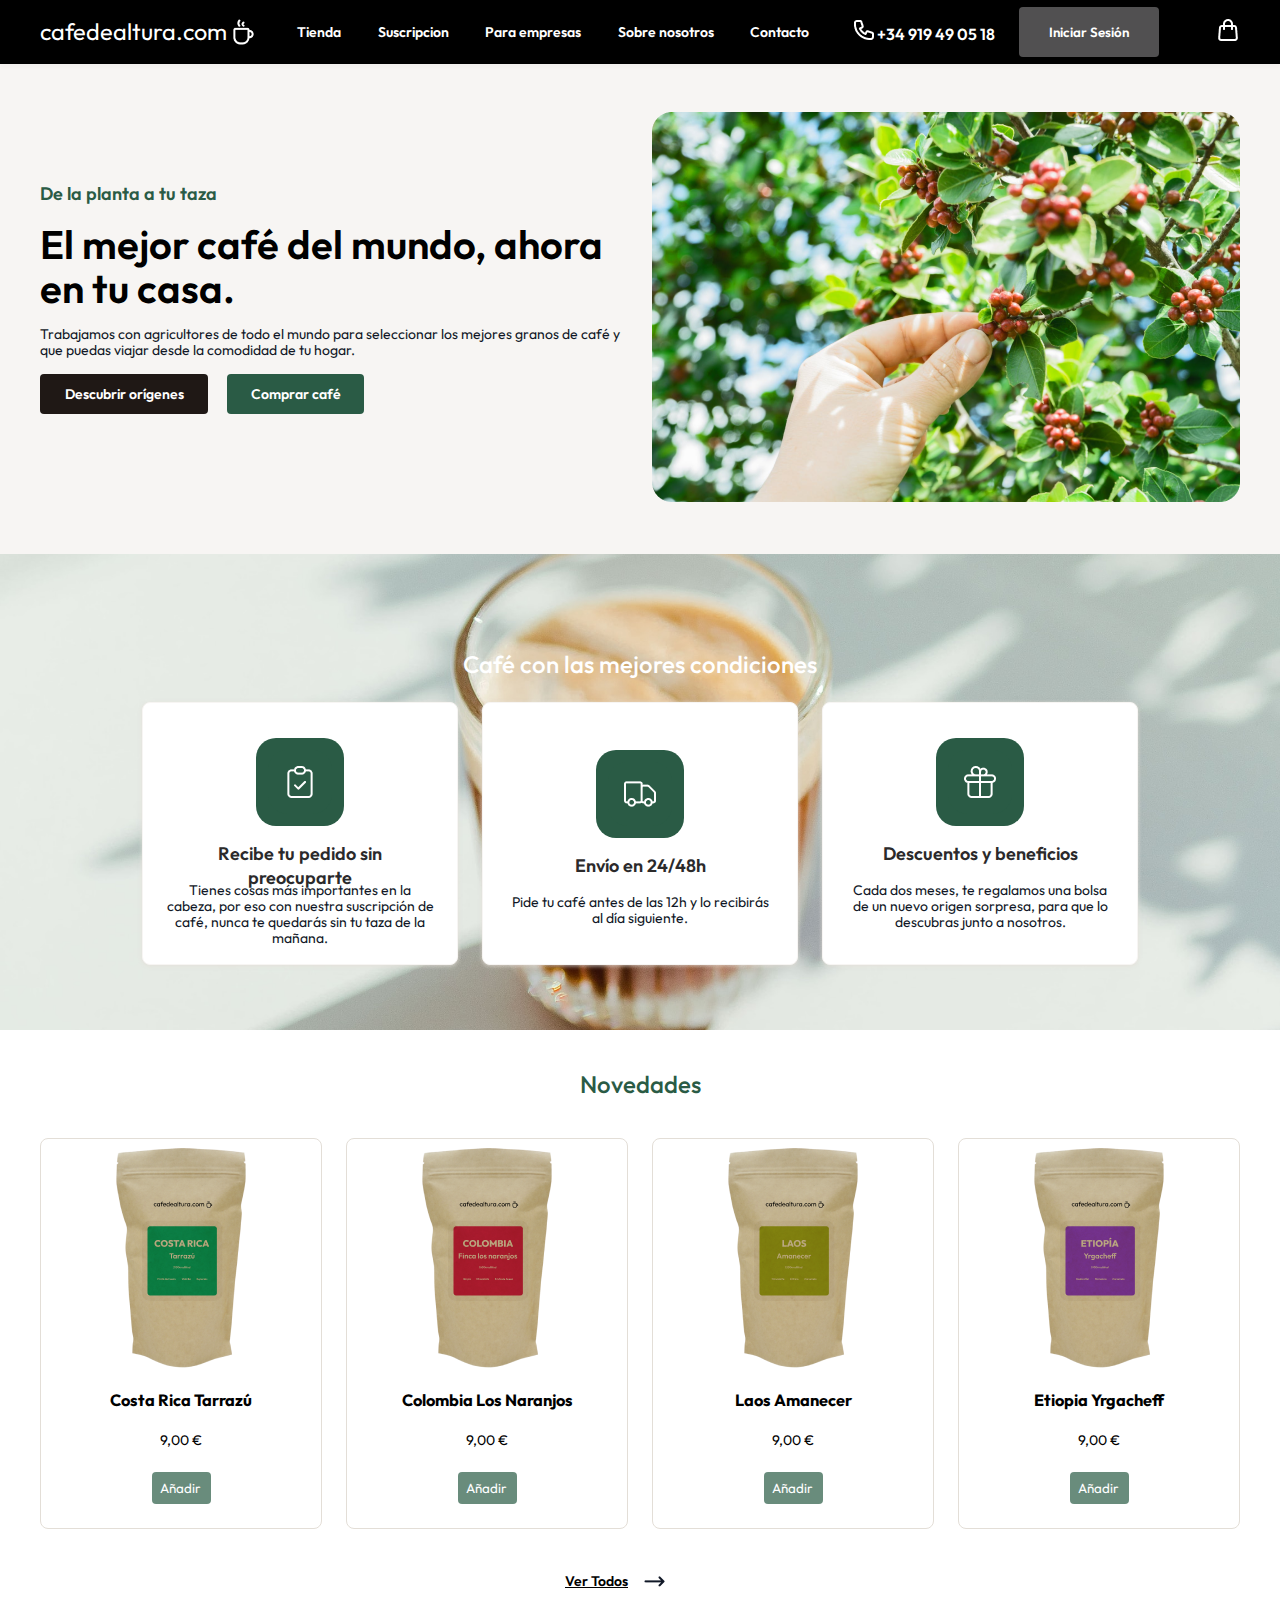
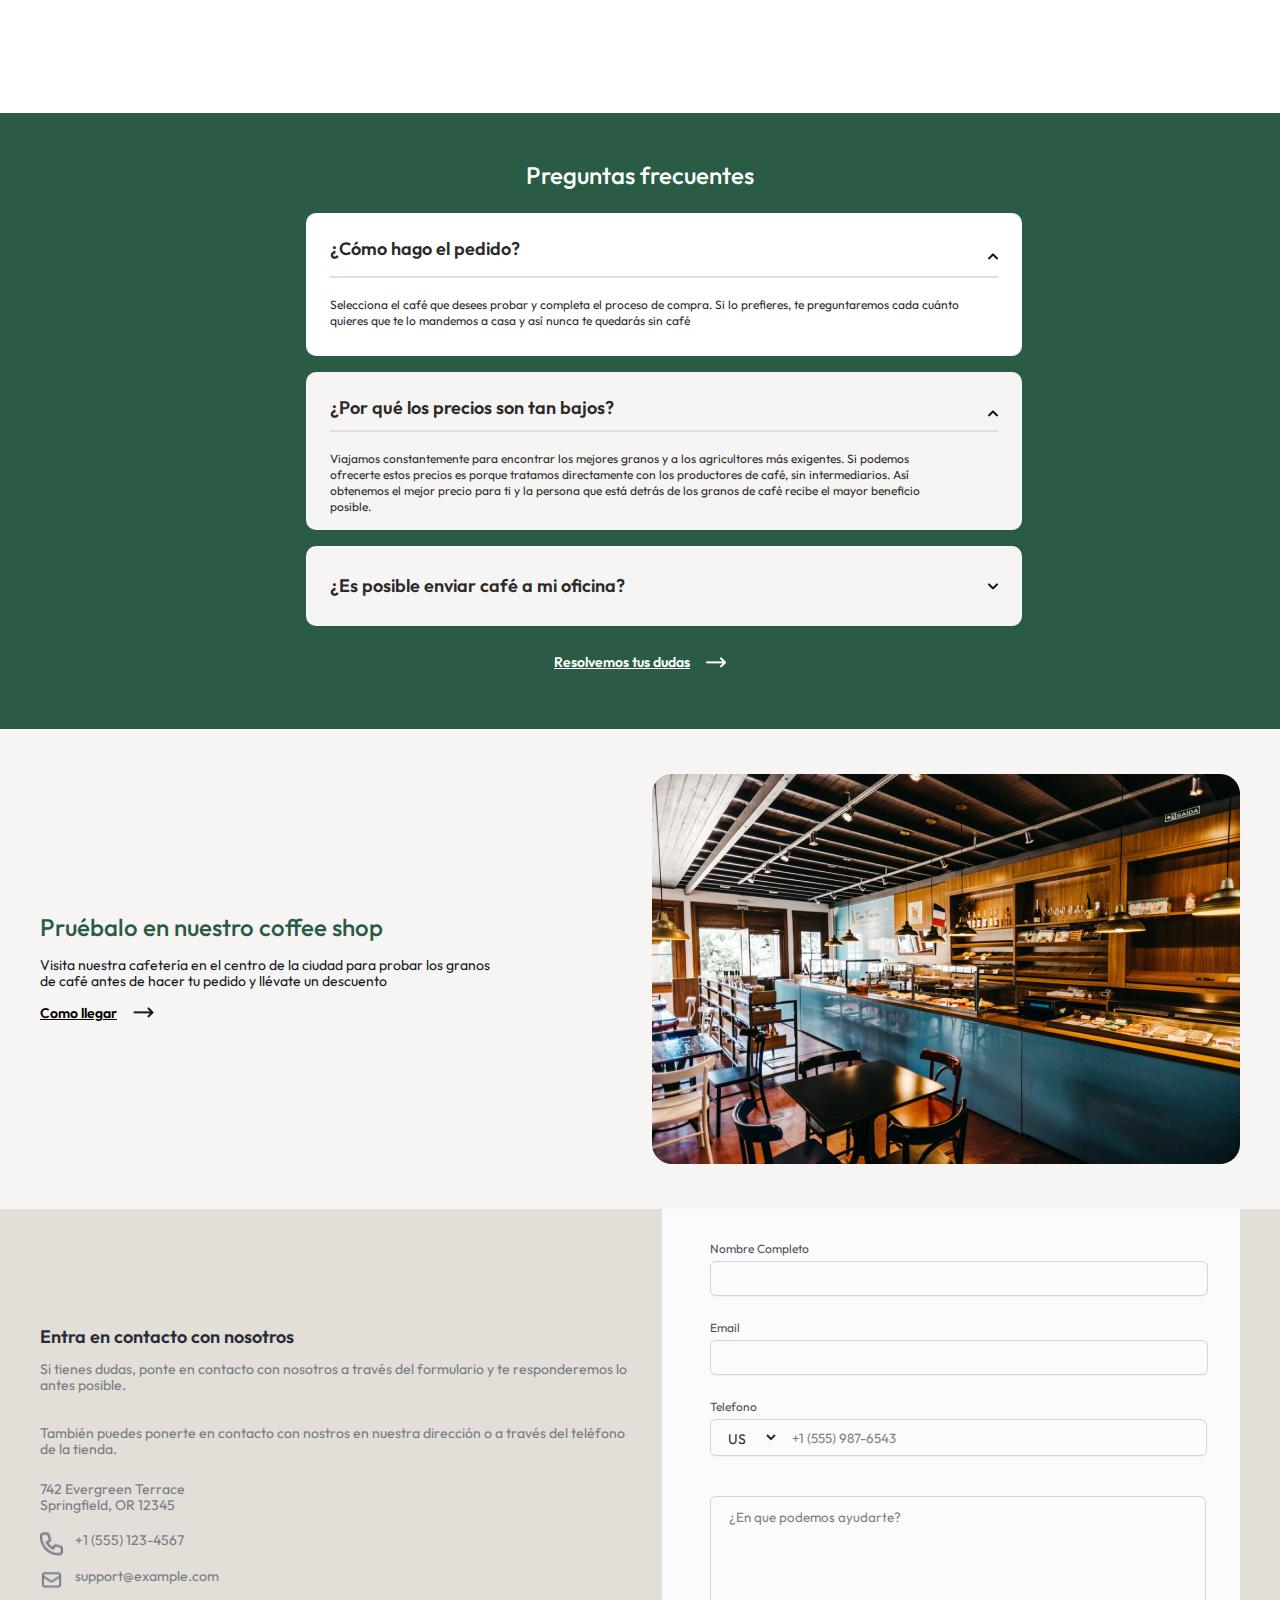
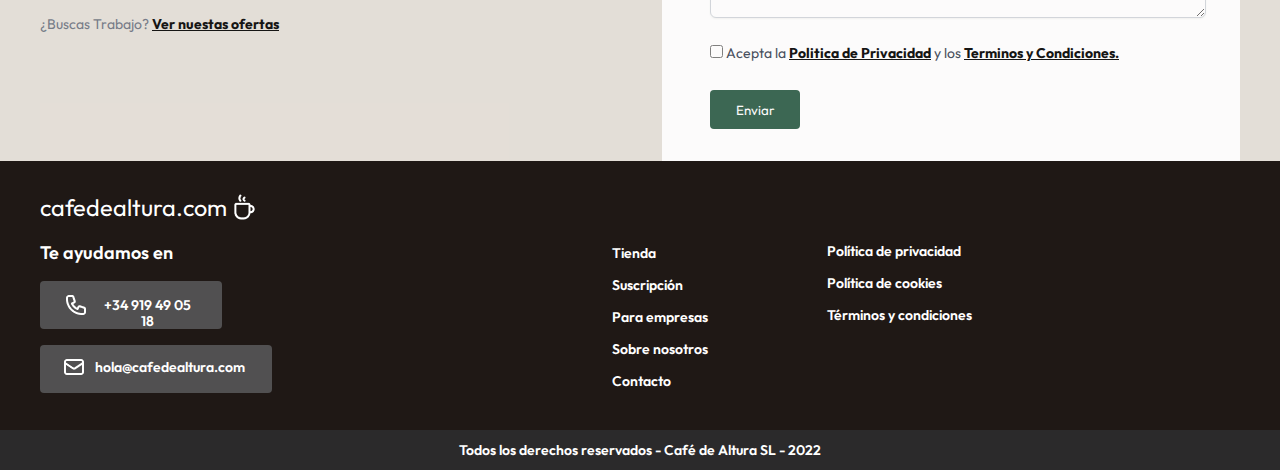
==== index.html @ 0cca0166 "Completed" ====
<!DOCTYPE html>
<html lang="en">

<head>
    <meta charset="UTF-8">
    <meta name="viewport" content="width=device-width, initial-scale=1.0">
    <title>Cafe de Altura</title>
    <link rel="stylesheet" href="/style/style.css">
    <link rel="preconnect" href="https://fonts.googleapis.com">
    <link rel="preconnect" href="https://fonts.gstatic.com" crossorigin>
    <link href="https://fonts.googleapis.com/css2?family=Outfit:wght@100;200;300;400;500;600;700;800&display=swap"
        rel="stylesheet">
</head>

<body>
    <!-- #region Header -->
    <header>
        <div class="logo">
            <p id="textLogo">cafedealtura.com</p>
            <img src="/images/Vector.png" alt="taza de cafe" text>
        </div>
        <div class="menu">
            <a href="" class="textMenu">Tienda</a>
            <a href="" class="textMenu">Suscripcion</a>
            <a href="" class="textMenu">Para empresas</a>
            <a href="" class="textMenu">Sobre nosotros</a>
            <a href="" class="textMenu">Contacto</a>
        </div>
        <div id="contact">
            <div>
                <a href=""><img src="/images/imgtelf.png" alt="imgMovil"></a>
                <a href="" id="phoneNumber">+34 919 49 05 18</a>
            </div>
            <div id="boxButton">
                <a href=""><button id="buttonSession">Iniciar Sesión</button></a>
            </div>
        </div>
        <div>
            <a href=""><img src="/images/Carr.png" alt="Car Shopping"></a>
        </div>
    </header>
    <!-- #endregion -->
    <!-- #region imagen del cafe -->
    <section id="description">
        <div class="taza">
            <h3 id="plantaTaza">De la planta a tu taza</h3>
            <h1 id="mundo">El mejor café del mundo, ahora en tu casa.</h1>
            <p id="trabajamos">Trabajamos con agricultores de todo el mundo para seleccionar los mejores granos de café
                y que puedas viajar desde la comodidad de tu hogar.</p>
            <div id="boxButton2">
                <button id="buttonOrg">Descubrir orígenes</button>
                <button id="buttonBuy">Comprar café</button>
            </div>
        </div>
        <div>
            <img src="/images/Hero image.png" alt="coffee harvesting" id="cupCoffee">
        </div>
    </section>
    <!-- #endregion -->
    <!-- #region Condiciones -->
    <section id="service">
        <div>
            <h2 id="condiciones">Café con las mejores condiciones</h2>
        </div>
        <div id="cardWrapper">
            <div class="card">
                <img src="/images/checklist.png" alt="Checklist">
                <h3>Recibe tu pedido sin preocuparte</h3>
                <p>Tienes cosas más importantes en la cabeza, por eso con nuestra suscripción de café, nunca te quedarás
                    sin tu taza de la mañana. </p>
            </div>
            <div class="card">
                <img src="/images/Truck.png" alt="Truck" id="truck">
                <h3>Envío en 24/48h</h3>
                <p>Pide tu café antes de las 12h y lo recibirás al día siguiente.</p>
            </div>
            <div class="card">
                <img src="/images/Gift.png" alt="Gift">
                <h3>Descuentos y beneficios</h3>
                <p>Cada dos meses, te regalamos una bolsa de un nuevo origen sorpresa, para que lo descubras junto a
                    nosotros.</p>
            </div>
        </div>
    </section>
    <!-- #endregion -->
    <!-- #region Novedades -->
    <section id="sectionNov">
        <article>
            <h2 id="nov">Novedades</h2>
        </article>
        <article id="products">
            <div>
                <img src="/images/cafe costa rica.png" alt="Coffee Costa Rica">
                <a href="">
                    <h3>Costa Rica Tarrazú</h3>
                </a>
                <p>9,00 €</p>
                <button class="buttonProducts">Añadir</button>
            </div>
            <div>
                <img src="/images/cafe colombia.png" alt="Coffee Colombia">
                <a href="">
                    <h3>Colombia Los Naranjos</h3>
                </a>
                <p>9,00 €</p>
                <button class="buttonProducts">Añadir</button>
            </div>
            <div>
                <img src="/images/cafe laos.png" alt="Coffee Laos">
                <a href="">
                    <h3>Laos Amanecer</h3>
                </a>
                <p>9,00 €</p>
                <button class="buttonProducts">Añadir</button>
            </div>
            <div>
                <img src="/images/cafe etiopia.png" alt="Coffee Etiopia">
                <a href="">
                    <h3>Etiopia Yrgacheff</h3>
                </a>
                <p>9,00 €</p>
                <button class="buttonProducts">Añadir</button>
            </div>
        </article>
        <article class="verTodos">
            <a href="">Ver Todos</a>
            <img src="/images/flechita.png" alt="Flecha">
        </article>
    </section>
    <!-- #endregion -->
    <!-- #region FAQ -->
    <section class="faq">
        <article class="faqTittle">
            <h2>Preguntas frecuentes</h2>
        </article>
        <article class="faqContent">
            <div id="hacerPedido">
                <div>
                    <h3>¿Cómo hago el pedido?</h3>
                    <img src="/images/flecha hacia arriba.png" alt="Flecha hacia arriba">
                </div>
                <p>Selecciona el café que desees probar y completa el proceso de compra. Si lo prefieres, te
                    preguntaremos cada cuánto quieres que te lo mandemos a casa y así nunca te quedarás sin café</p>
            </div>
            <div id="preciosBajos">
                <div>
                    <h3>¿Por qué los precios son tan bajos?</h3>
                    <img src="/images/flecha hacia arriba.png" alt="Flecha hacia arriba">
                </div>
                <p>Viajamos constantemente para encontrar los mejores granos y a los agricultores más exigentes. Si
                    podemos ofrecerte estos precios es porque tratamos directamente con los productores de café, sin
                    intermediarios. Así obtenemos el mejor precio para ti y la persona que está detrás de los granos de
                    café recibe el mayor beneficio posible. </p>
            </div>
            <div id="enviarCafe">
                <h3>¿Es posible enviar café a mi oficina? </h3>
                <img src="/images/flecha hacia abajo.png" alt="Flecha hacia abajo">
            </div>
        </article>
        <article id="dudas">
            <a href="">Resolvemos tus dudas</a>
            <img src="/images/Flecha blanca.png" alt="Flecha">
        </article>
    </section>
    <!-- #endregion -->
    <!-- #region shopCoffee -->
    <section id="shop">
        <div id="shopCoffe">
            <article id="pruebalo">
                <h2>Pruébalo en nuestro coffee shop</h2>
                <p>Visita nuestra cafetería en el centro de la ciudad para probar los granos de café antes de hacer tu
                    pedido y llévate un descuento</p>
                <div>
                    <a href="">Como llegar</a>
                    <img src="/images/flechita.png" alt="Flecha">
                </div>
            </article>
            <article>
                <img src="/images/Cafeteria.png" alt="Cafeteria">
            </article>
        </div>
    </section>
    <!-- #endregion -->
    <!-- #region Formulario -->
    <section id="containerTwoTone">
        <div id="subContainerTwoTone">
            <article id="contactSection">
                <div id="conNosotros">
                    <h3>Entra en contacto con nosotros</h3>
                    <p>Si tienes dudas, ponte en contacto con nosotros a través del formulario y te responderemos lo
                        antes posible.</p>
                </div>
                <div id="content">
                    <p class="parrafo">También puedes ponerte en contacto con nostros en nuestra dirección o a través
                        del teléfono de la tienda.</p>
                    <div id="adress">
                        <p class="parrafo">742 Evergreen Terrace</p>
                        <p class="parrafo">Springfield, OR 12345</p>
                    </div>
                    <div id="emailPhone">
                        <div id="phone">
                            <img src="/images/phone.png" alt="icono telefono">
                            <p class="parrafo">+1 (555) 123-4567</p>
                        </div>
                        <div id="email">
                            <img src="/images/Mail.png" alt="Mail">
                            <p class="parrafo">support@example.com</p>
                        </div>
                    </div>
                    <p class="parrafo">¿Buscas Trabajo? <a href=""><b> Ver nuestas ofertas</b></a></p>
                </div>
            </article>
            <article id="formSection">
                <form>
                    <div id="inpName">
                        <label for="">Nombre Completo</label>
                        <input type="text" id="nameArea" autocomplete="on">
                    </div>
                    <div id="inpEmail">
                        <label for="">Email</label>
                        <input type="email" name="" id="emailArea" autocomplete="on">
                    </div>
                    <div id="selectArea">
                        <label for="">Telefono</label>
                        <div id="telInp">
                            <select name="" id="">
                                <option value="">US</option>
                                <option value="">ES</option>
                                <option value="">FR</option>
                                <option value="">CA</option>
                                <option value="">DK</option>
                                <option value="">GR</option>
                            </select>
                            <input type="tel" placeholder="+1 (555) 987-6543" autocomplete="on">
                        </div>
                    </div>
                    <div id="textArea">
                        <p></p>
                        <textarea name="" id="" cols="30" rows="10" placeholder="¿En que podemos ayudarte?"></textarea>
                    </div>
                    <div id="politicas">
                        <input type="checkbox" name="" id="">
                        <label for="">Acepta la <a href=""><b>Politica de Privacidad</b></a> y los <a
                                href=""><b>Terminos y Condiciones.</b></a></label>
                    </div>
                    <button id="enviarButton">Enviar</button>
                </form>
            </article>
        </div>
    </section>
    <!-- #endregion -->
    <!-- #region footer -->
    <footer>
        <section id="terminos">
            <article class="logo">
                <p id="logoFooter">cafedealtura.com</p>
                <img src="/images/Vector.png" alt="taza de cafe" text>
            </article>
            <article id="seccionTienda">
                <div id="seccionAyuda">
                    <h3>Te ayudamos en</h3>
                    <button id="telfButton"><img src="/images/Phone boton footer.png" alt=""><a href="">+34 919 49 05 18</a></button>
                    <button id="emailButton"><img src="/images/mail boton footer.png" alt=""><a href="">hola@cafedealtura.com</a></button>
                </div>
                <div id="suscripcion">
                    <a href="">Tienda</a>
                    <a href="">Suscripción</a>
                    <a href="">Para empresas</a>
                    <a href="">Sobre nosotros</a>
                    <a href="">Contacto</a>
                </div>
                <div id="cookies">
                    <a href="">Política de privacidad</a>
                    <a href="">Política de cookies</a>
                    <a href="">Términos y condiciones</a>
                </div>
            </article>
        </section>
        <section id="derechosReservados">
            <a href="">Todos los derechos reservados - Café de Altura SL - 2022</a>
        </section>
    </footer>
    <!-- #endregion -->


</body>
---- style/style.css ----
* {
    margin: 0;
    font-family: 'Outfit', sans-serif;
}

body {
    width: 100%;
}

/* #region header */
header {
    background-color: black;
    box-shadow: 0px 4px 4px rgba(0, 0, 0, 0.03);
    color: white;
    display: flex;
    flex-direction: row;
    justify-content: space-between;
    align-items: center;
    padding: 12px 40px;

}

.logo {
    display: flex;
    flex-direction: row;
    align-items: center;
    padding: 0;
    gap: 7.33px;
    width: 213.86px;
    height: 36px;
}

#textLogo {
    width: 186px;
    height: 36px;
    font-family: 'Outfit', sans-serif;
    font-style: normal;
    font-weight: 400;
    font-size: 23.4628px;
    line-height: 35px;
}

.menu {
    display: flex;
    flex-direction: row;
    justify-content: space-between;
    align-items: flex-start;
    padding: 0px;
    gap: 16px;
    width: 512px;
}

.textMenu {
    font-family: 'Outfit', sans-serif;
    font-style: normal;
    font-weight: 600;
    font-size: 14px;
    line-height: 16px;
    color: white;
    text-decoration: none;
}

#contact {
    display: flex;
    flex-direction: row;
    align-items: center;
    gap: 24px;
    width: 320px;
    height: 40px;
}

#phoneNumber {
    font-family: 'Outfit', sans-serif;
    font-style: normal;
    font-weight: 600;
    font-size: 14;
    line-height: 16px;
    text-decoration: none;
    color: white;
}

#buttonSession {
    background-color: #515051;
    background-size: contain;
    border-radius: 4px;
    padding: 12px 24px;
    width: 140px;
    height: 50px;
    border: none;
    font-family: 'Outfit', sans-serif;
    font-style: normal;
    font-weight: 600;
    font-size: 14;
    line-height: 16px;
    text-decoration: none;
    color: white;
    cursor: pointer;
}

/* #endregion */

/* #region imagen del cafe */
#description {
    display: flex;
    flex-direction: row;
    justify-content: space-between;
    align-items: flex-start;
    padding: 48px 40px;
    gap: 8px;
    background: rgba(227, 222, 215, 0.3);
    box-shadow: 0px 4px 4px rgba(0, 0, 0, 0.25);

}

.taza {
    display: flex;
    flex-direction: column;
    align-items: flex-start;
    padding: 70px 0px 0px 0px;
    gap: 16px;

}

#plantaTaza {
    color: #2A5B45;
    width: 588px;
    height: 24px;
    font-family: 'Outfit';
    font-style: normal;
    font-weight: 600;
    font-size: 18px;
    line-height: 24px;
}

#mundo {
    width: 588px;
    height: 88px;
    font-family: 'Outfit';
    font-style: normal;
    font-weight: 600;
    font-size: 40px;
    line-height: 44px;
    color: #000000;
}

#trabajamos {
    width: 588px;
    height: 32px;
    font-family: 'Outfit';
    font-style: normal;
    font-weight: 400;
    font-size: 14px;
    line-height: 16px;
    color: #111827;
}

#buttonOrg {
    width: 168px;
    height: 40px;
    background: #1F1815;
    border-radius: 4px;
    border: none;
    margin-right: 16px;
    font-family: 'Outfit';
    font-style: normal;
    font-weight: 600;
    font-size: 14px;
    line-height: 16px;
    color: #FFFFFF;
    cursor: pointer;
}

#buttonBuy {
    width: 137px;
    height: 40px;
    background: #2A5B45;
    border-radius: 4px;
    border: none;
    font-family: 'Outfit';
    font-style: normal;
    font-weight: 600;
    font-size: 14px;
    line-height: 16px;
    color: #FFFFFF;
    cursor: pointer;
}

#cupCoffee {
    width: 588px;
    height: 390px;
}

/* #endregion */

/* #region Condiciones */
#service {
    background-image: url(/images/Background\ coffee.jfif);
    background-size: cover;
    background-repeat: no-repeat;
    background-position: center;
    height: 380px;
    display: flex;
    flex-direction: column;
    justify-content: center;
    align-items: center;
    padding: 48px 147px;
    gap: 24px;
}

#condiciones {
    text-align: center;
    font-style: normal;
    font-weight: 500;
    font-size: 24px;
    line-height: 28px;
    color: #FFFFFF;
}

#cardWrapper {
    display: flex;
    flex-direction: row;
    align-items: flex-start;
    padding: 0px;
    gap: 24px;
    width: 996px;
    height: 232px;
}

.card {
    box-sizing: border-box;
    display: flex;
    flex-direction: column;
    justify-content: center;
    align-items: center;
    padding: 0px;
    gap: 16px;
    width: 316px;
    height: 263px;
    background: #FFFFFF;
    border: 1px solid #F7F5F3;
    box-shadow: 0px 1px 4px rgba(227, 222, 215, 0.8);
    border-radius: 8px;
}

.card img {
    display: flex;
    flex-direction: column;
    align-items: flex-start;
    padding: 12px;
    gap: 8px;
    width: 64px;
    height: 64px;
    background: #2A5B45;
    border-radius: 20px;
}

.card h3 {
    width: 268px;
    height: 24px;
    font-family: 'Outfit';
    font-style: normal;
    font-weight: 600;
    font-size: 18px;
    line-height: 24px;
    text-align: center;
    color: #2B2A2B;
}

.card p {
    width: 268px;
    height: 48px;
    font-family: 'Outfit';
    font-style: normal;
    font-weight: 400;
    font-size: 14px;
    line-height: 16px;
    text-align: center;
    color: #111827;

}

#truck {
    margin-top: 25px;
}

/* #endregion */

/* #region Novedades */

#sectionNov {
    display: flex;
    flex-direction: column;
    align-items: center;
    padding: 40px;
    gap: 40px;
    height: 603.39px;
}

#nov {
    width: 120px;
    height: 28px;
    font-family: 'Outfit';
    font-style: normal;
    font-weight: 500;
    font-size: 24px;
    line-height: 28px;
    color: #2A5B45;
}

#products {
    display: flex;
    flex-direction: row;
    justify-content: center;
    align-items: center;
    padding: 0px;
    gap: 24px;
    width: 1200px;
    height: 391.39px;
}

#products>div {
    box-sizing: border-box;
    display: flex;
    flex-direction: column;
    justify-content: flex-end;
    align-items: center;
    padding: 24px;
    gap: 24px;
    width: 282px;
    height: 391.39px;
    border: 1px solid #E3DED7;
    border-radius: 8px;
    cursor: pointer;
}

#products>div:hover {
    background: #F7F5F3;
}

#products>div:hover button {
    background: #2A5B45;
}

#products>div>a {
    font-family: 'Outfit';
    font-style: normal;
    font-weight: 600;
    font-size: 14px;
    line-height: 16px;
    text-align: center;
    color: #000000;
    text-decoration: none;
}

#products>div>p {
    font-family: 'Outfit';
    font-style: normal;
    font-weight: 400;
    font-size: 14px;
    line-height: 16px;
    text-align: center;
    color: #000000;
}

#products>div>button {
    box-sizing: border-box;
    display: flex;
    flex-direction: row;
    align-items: flex-start;
    padding: 8px;
    gap: 8px;
    width: 59px;
    height: 34px;
    background: rgba(42, 91, 69, 0.7);
    border-radius: 4px;
    border: none;
    color: #FFFFFF;
    cursor: pointer;
}

.verTodos {
    display: flex;
    flex-direction: row;
    align-items: center;
    padding: 0px;
    gap: 16px;
    width: 150px;
    height: 24px;
}

.verTodos>a {
    font-family: 'Outfit';
    font-style: normal;
    font-weight: 600;
    font-size: 14px;
    line-height: 16px;
    color: #000000;
}

/* #endregion */

/* #region FAQ */
.faq {
    display: flex;
    flex-direction: column;
    align-items: center;
    padding: 48px 386px;
    gap: 24px;
    background: #2A5B45;
    height: 520px;
}

.faqTittle>h2 {
    height: 28px;
    font-family: 'Outfit';
    font-style: normal;
    font-weight: 500;
    font-size: 24px;
    line-height: 28px;
    color: #FFFFFF;
}

.faqContent {
    display: flex;
    flex-direction: column;
    align-items: flex-start;
    padding: 0px;
    gap: 16px;
    width: 668px;

}

#hacerPedido {
    display: flex;
    flex-direction: column;
    align-items: flex-start;
    padding: 24px;
    gap: 16px;
    width: 668px;
    height: 95px;
    background: #FFFFFF;
    border-radius: 10px;
}

#hacerPedido div {
    display: flex;
    flex-direction: row;
    justify-content: space-between;
    align-items: center;
    padding: 0px;
    gap: 439px;
    border-bottom: 2px solid;
    border-color: #E3DED7;
    width: 100%;


}

#hacerPedido>div>h3 {
    font-family: 'Outfit';
    font-style: normal;
    font-weight: 600;
    font-size: 18px;
    line-height: 24px;
    display: flex;
    align-items: flex-end;
    color: #2B2A2B;
    padding-bottom: 15px;
}

#hacerPedido>p {
    display: flex;
    justify-content: center;
    padding-top: 3px;
    font-family: 'Outfit';
    font-style: normal;
    font-weight: 400;
    font-size: 12px;
    line-height: 16px;
    color: #2B2A2B;
    width: 100%;
}

#preciosBajos {
    display: flex;
    flex-direction: column;
    align-items: flex-start;
    padding: 24px;
    gap: 16px;
    width: 668px;
    height: 110px;
    background: #F7F5F3;
    border-radius: 10px;
}

#preciosBajos div {
    display: flex;
    flex-direction: row;
    justify-content: space-between;
    align-items: center;
    padding: 0px;
    gap: 0px;
    border-bottom: 2px solid;
    border-color: #E3DED7;
    width: 100%;
}

#preciosBajos>div>h3 {
    font-family: 'Outfit';
    font-style: normal;
    font-weight: 600;
    font-size: 18px;
    line-height: 24px;
    display: flex;
    align-items: flex-end;
    color: #2B2A2B;
    width: 100%;
    padding-bottom: 10px;
}

#preciosBajos>p {
    font-family: 'Outfit';
    font-style: normal;
    font-weight: 400;
    font-size: 12px;
    line-height: 16px;
    color: #2B2A2B;
    padding-top: 3px;
    width: 620px;
}

#enviarCafe {
    display: flex;
    flex-direction: row;
    justify-content: space-between;
    align-items: center;
    padding: 24px;
    gap: 16px;
    width: 668px;
    height: 32px;
    background: #F7F5F3;
    border-radius: 10px;
}

#enviarCafe h3 {
    font-family: 'Outfit';
    font-style: normal;
    font-weight: 600;
    font-size: 18px;
    line-height: 24px;
    display: flex;
    align-items: flex-end;
    color: #2B2A2B;
}

#dudas {
    display: flex;
    flex-direction: row;
    align-items: center;
    padding: 0px;
    gap: 16px;
    height: 24px;
}

#dudas a {
    font-family: 'Outfit';
    font-style: normal;
    font-weight: 600;
    font-size: 14px;
    line-height: 16px;
    color: #FFFFFF;
}

/* #endregion */

/* #region shopCoffee */
#shop {
    height: 480px;
    background: #F7F5F3
}

#shopCoffe {
    display: flex;
    flex-direction: row;
    justify-content: space-between;
    align-items: center;
    padding: 0px;
    gap: 24px;
    padding: 44.61px 40px 45.39px 40px;
}

#pruebalo {
    display: flex;
    flex-direction: column;
    align-items: flex-start;
    padding: 0px;
    gap: 16px;
    width: 457px;
    height: 116px;
}

#pruebalo>h2 {
    font-family: 'Outfit';
    font-style: normal;
    font-weight: 500;
    font-size: 24px;
    line-height: 28px;
    color: #2A5B45;
}

#pruebalo>p {
    font-family: 'Outfit';
    font-style: normal;
    font-weight: 400;
    font-size: 14px;
    line-height: 16px;
    color: #111827;
}

#pruebalo>div {
    display: flex;
    flex-direction: row;
    align-items: center;
    padding: 0px;
    gap: 16px;
}

#pruebalo>div>a {
    font-family: 'Outfit';
    font-style: normal;
    font-weight: 600;
    font-size: 14px;
    line-height: 16px;
    text-decoration-line: underline;
    color: #000000;
}


/* #endregion */

/* #region Formulario */
#containerTwoTone {
    padding: 0px 40px;
    height: 552px;
    background: #E3DED7;
}

#subContainerTwoTone {
    display: flex;
    flex-direction: row;
    justify-content: space-between;
    align-items: center;
    gap: 24px;
    height: 552px;
    background: #E3DED7;
    opacity: 0.9;

}

#contacSection {
    display: flex;
    flex-direction: column;
    align-items: flex-start;
    padding: 0px;
    gap: 32px;
    width: 588px;
    height: 320px;

}

#conNosotros {
    display: flex;
    flex-direction: column;
    align-items: flex-start;
    padding: 0px;
    gap: 12px;
    /* width: 588px; */
    height: 68px;

}

#conNosotros>h3 {
    font-family: 'Outfit';
    font-style: normal;
    font-weight: 600;
    font-size: 18px;
    line-height: 24px;
    color: #111827;
}

#conNosotros>p {
    font-family: 'Outfit';
    font-style: normal;
    font-weight: 400;
    font-size: 14px;
    line-height: 16px;
    color: #6B7280;
}

#content {
    display: flex;
    flex-direction: column;
    align-items: flex-start;
    padding-top: 32px;
    gap: 24px;
    /* width: 588px; */
    height: 220px;
}

.parrafo {
    font-family: 'Outfit';
    font-style: normal;
    font-weight: 400;
    font-size: 14px;
    line-height: 16px;
    color: #6B7280;
}

#adress {
    display: flex;
    flex-direction: column;
    align-items: flex-start;
    padding: 0px;
    /* width: 344px; */
    height: 27px
}

#emailPhone {
    display: flex;
    flex-direction: column;
    align-items: flex-start;
    padding: 0px;
    gap: 12px;
    /* width: 588px; */
    height: 60px;
}

#phone {
    display: flex;
    flex-direction: row;
    padding: 0px;
    gap: 12px;
    /* width: 588px; */
    height: 24px;
}

#email {
    display: flex;
    flex-direction: row;
    padding: 0px;
    gap: 12px;
    /* width: 588px; */
    height: 24px;
}

#content>p>a {
    font-family: 'Outfit';
    font-style: normal;
    font-weight: 400;
    font-size: 14px;
    line-height: 16px;
    color: #000000;
}

#formSection {
    width: 50%px;
}

#formSection form {
    display: flex;
    flex-direction: column;
    padding: 32px 32px 32px 48px;
    /* width: 588px; */
    height: 488px;
    background: #FFFFFF;

}

#inpName {
    display: flex;
    flex-direction: column;
    align-items: flex-start;
    padding: 0px;
    gap: 4px;
}

#inpName label {
    font-family: 'Outfit';
    font-style: normal;
    font-weight: 400;
    font-size: 12px;
    line-height: 16px;
    color: #374151
}

#nameArea {
    padding: 9px 13px;
    width: 470px;
    height: 15px;
    background: #FFFFFF;
    border: 1px solid #D1D5DB;
    box-shadow: 0px 1px 2px rgba(0, 0, 0, 0.05);
    border-radius: 6px;
}

#nameArea:focus {
    outline-color: #3F8F6B;
}

#inpEmail {
    display: flex;
    flex-direction: column;
    align-items: flex-start;
    padding-top: 24px;
    gap: 4px;
}

#inpEmail label {
    font-family: 'Outfit';
    font-style: normal;
    font-weight: 400;
    font-size: 12px;
    line-height: 16px;
    color: #374151
}

#emailArea {
    padding: 9px 13px;
    width: 470px;
    height: 15px;
    background: #FFFFFF;
    border: 1px solid #D1D5DB;
    box-shadow: 0px 1px 2px rgba(0, 0, 0, 0.05);
    border-radius: 6px;
}

#emailArea:focus {
    outline-color:  #3F8F6B;
}

#selectArea {
    display: flex;
    flex-direction: column;
    align-items: flex-start;
    padding-top: 24px;
    gap: 4px;
}

#selectArea label {
    font-family: 'Outfit';
    font-style: normal;
    font-weight: 400;
    font-size: 12px;
    line-height: 16px;
    color: #374151;
}

#telInp {
    box-sizing: border-box;
    display: flex;
    flex-direction: row;
    align-items: center;
    padding: 0px;
    background: #FFFFFF;
    border: 1px solid #D1D5DB;
    box-shadow: 0px 1px 2px rgba(0, 0, 0, 0.05);
    border-radius: 6px;
}
#telInp:focus-within{
    outline: auto #3F8F6B;
}

#telInp select {
    padding: 9px 13px;
    gap: 4px;
    width: 68px;
    height: 35px;
    background: #FFFFFF;
    /* box-shadow: 0px 1px 2px rgba(0, 0, 0, 0.05); */
    border-radius: 6px;
    border: none;
}

#telInp select:focus{
    outline: none;
}

#telInp>select {
    font-family: 'Outfit';
    font-style: normal;
    font-weight: 405px;
    font-size: 14px;
    line-height: 16px;
    color: #111827;
}

#telInp input {
    padding: 9px 13px;
    width: 401px;
    height: 15px;
    background: #FFFFFF;
    /* border: 1px solid #D1D5DB; */
    /* box-shadow: 0px 1px 2px rgba(0, 0, 0, 0.05); */
    border-radius: 6px;
    border: none;
}

#telInp input:focus {
    outline: none;
}

#textArea {
    display: flex;
    flex-direction: column;
    align-items: flex-start;
    padding: 0px;
    gap: 4px;
}

#textArea textarea:focus {
    outline-color: #3F8F6B;
}

#textArea p {
    height: 16px;
    font-family: 'Outfit';
    font-style: normal;
    font-weight: 400;
    font-size: 12px;
    line-height: 16px;
    color: #374151;
    padding-top: 20px;
}

#textArea textarea {
    box-sizing: border-box;
    width: 496px;
    height: 122px;
    background: #FFFFFF;
    border: 1px solid #D1D5DB;
    box-shadow: 0px 1px 2px rgba(0, 0, 0, 0.05);
    border-radius: 6px;
}

#textArea>textarea {
    padding: 12px 22px 22px 18px;
}

#politicas {
    padding-top: 24px;
    padding-bottom: 28px;
    gap: 12px;
}

#politicas label {
    font-family: 'Outfit';
    font-style: normal;
    font-weight: 400;
    font-size: 14px;
    line-height: 16px;
    color: #374151;
}

#politicas>label>a {
    color: #000000;
}

#enviarButton {
    color: #FFFFFF;
    gap: 8px;
    width: 90px;
    height: 40px;
    background: #2A5B45;
    border-radius: 4px;
    border: none;
    cursor: pointer;
}

/* #endregion */

/* #region Footer */
footer {
    background: #1F1815;
}

#terminos {
    display: flex;
    flex-direction: column;
    padding: 28px 40px 37px 40px;
    gap: 16px;
    width: 1132px;
}

#logoFooter {
    font-family: 'Outfit';
    font-style: normal;
    font-weight: 400;
    font-size: 23.4628px;
    line-height: 35px;
    color: #FFFFFF;
}

#seccionTienda {
    display: flex;
    justify-content: space-between;
    align-items: center;
}

#seccionAyuda {
    display: flex;
    flex-direction: column;
    align-items: flex-start;
    padding: 0px;
    gap: 16px;
}

#seccionAyuda>h3 {
    font-family: 'Outfit';
    font-style: normal;
    font-weight: 600;
    font-size: 18px;
    line-height: 24px;
    text-align: center;
    color: #FFFFFF;
}

#telfButton {
    display: flex;
    flex-direction: row;
    align-items: flex-start;
    padding: 12px 24px;
    gap: 8px;
    width: 182px;
    height: 48px;
    background: #515051;
    border-radius: 4px;
    border: none;
}

#telfButton>a {
    font-family: 'Outfit';
    font-style: normal;
    font-weight: 600;
    font-size: 14px;
    line-height: 16px;
    color: #FFFFFF;
    text-decoration: none;
    padding-top: 4px;
}

#emailButton {
    display: flex;
    flex-direction: row;
    align-items: flex-start;
    padding: 12px 24px;
    gap: 8px;
    width: 232px;
    height: 48px;
    background: #515051;
    border-radius: 4px;
    border: none;
}

#emailButton>a {
    font-family: 'Outfit';
    font-style: normal;
    font-weight: 600;
    font-size: 14px;
    line-height: 16px;
    color: #FFFFFF;
    text-decoration: none;
    padding-left: 3px;
    padding-top: 2px;
}

#emailButton>img {
    padding-top: 2px;
}

#suscripcion {
    display: flex;
    flex-direction: column;
    align-items: flex-start;
    padding-left: 220px;
    gap: 16px;
}

#suscripcion a {
    font-family: 'Outfit';
    font-style: normal;
    font-weight: 600;
    font-size: 14px;
    line-height: 16px;
    color: #FFFFFF;
    text-decoration: none;
}

#cookies {
    display: flex;
    flex-direction: column;
    align-items: flex-start;
    padding-right: 200px;
    padding-bottom: 68px;
    gap: 16px;
}

#cookies a{
    font-family: 'Outfit';
    font-style: normal;
    font-weight: 600;
    font-size: 14px;
    line-height: 16px;
    color: #FFFFFF;
    text-decoration: none;
}
#derechosReservados{
    display: flex;
    justify-content: center;
    align-items: center;
    background: #2B2A2B;
    height: 40px;
}
#derechosReservados a{
    font-family: 'Outfit';
font-style: normal;
font-weight: 600;
font-size: 14px;
line-height: 16px;
color: #FFFFFF;
text-decoration: none;
}
/* #endregion */
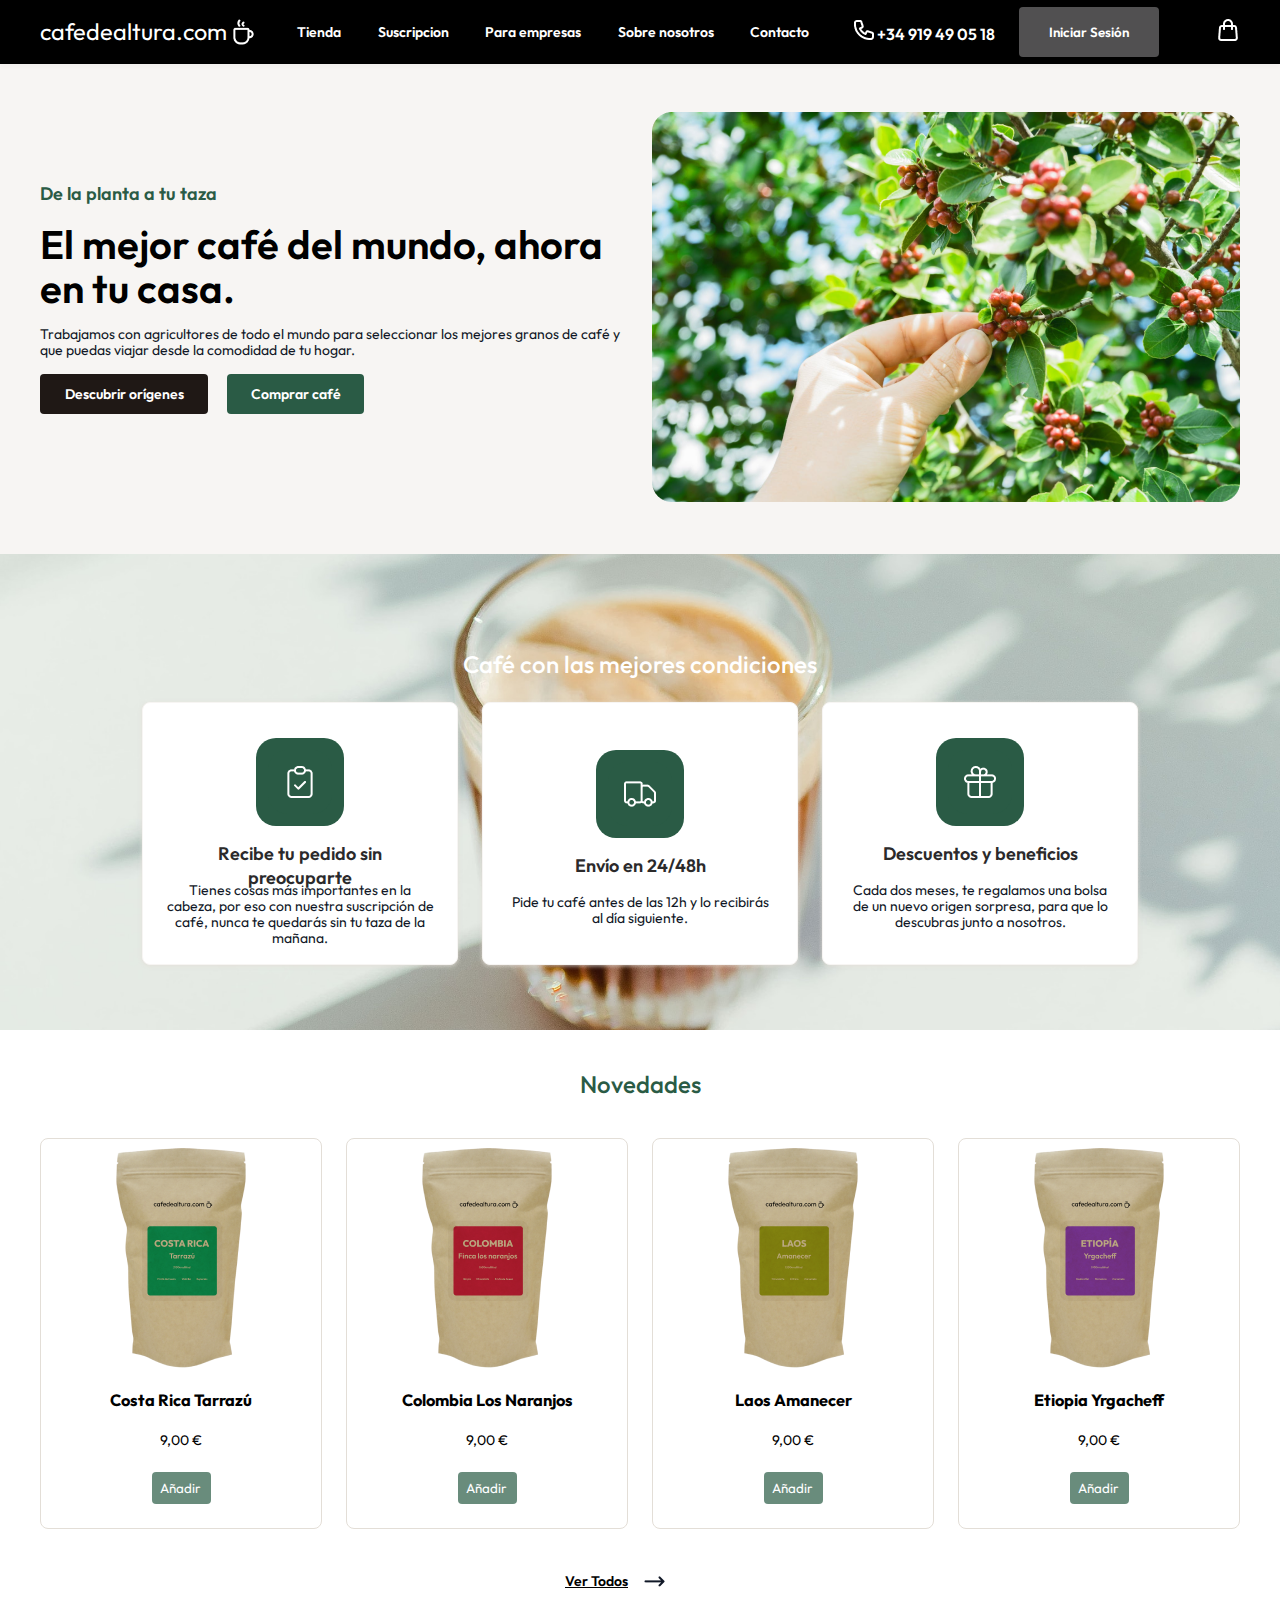
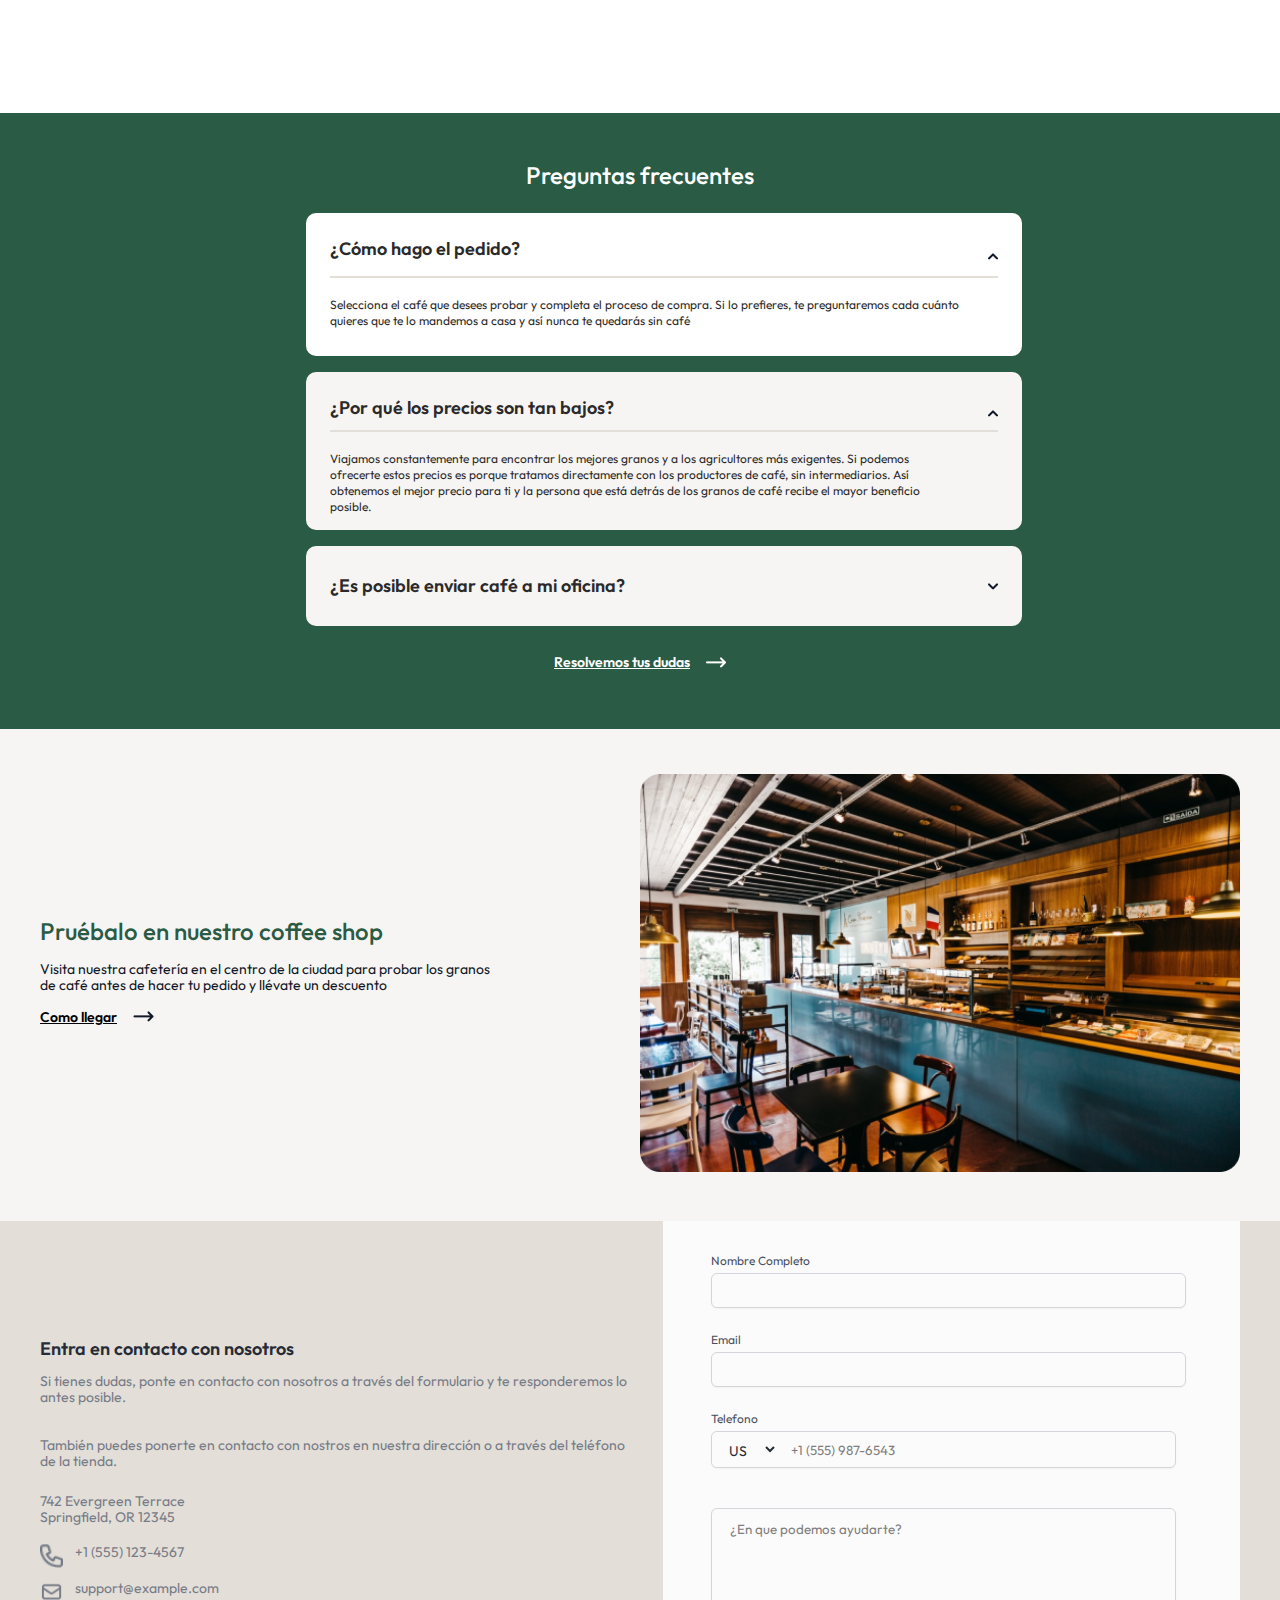
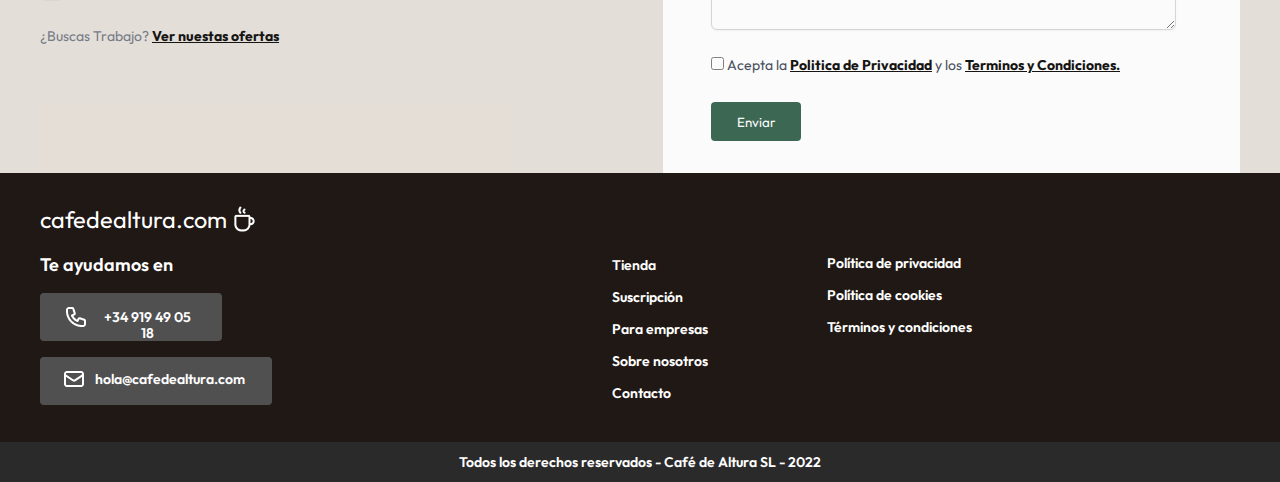
==== commit cbf26605: "refactorize complete" ====
--- a/index.html
+++ b/index.html
@@ -172,11 +172,11 @@
                     pedido y llévate un descuento</p>
                 <div>
                     <a href="">Como llegar</a>
-                    <img src="/images/flechita.png" alt="Flecha">
-                </div>
-            </article>
-            <article>
-                <img src="/images/Cafeteria.png" alt="Cafeteria">
+                    <img src="/images/flechita.png" alt="Flecha" >
+                </div>
+            </article>
+            <article id="imgCafeteria">
+                <img src="/images/Cafeteria.png" alt="Cafeteria" >
             </article>
         </div>
     </section>
--- a/style/style.css
+++ b/style/style.css
@@ -575,7 +575,7 @@
 
 /* #region shopCoffee */
 #shop {
-    height: 480px;
+    /* height: 480px; */
     background: #F7F5F3
 }
 
@@ -634,6 +634,13 @@
     text-decoration-line: underline;
     color: #000000;
 }
+ #imgCafeteria{
+    width: 50%;
+}
+#imgCafeteria img{
+    width: 100%;
+    height: 100%;
+} 
 
 
 /* #endregion */
@@ -763,7 +770,7 @@
 }
 
 #formSection {
-    width: 50%px;
+    width: 50%;
 }
 
 #formSection form {
@@ -795,7 +802,7 @@
 
 #nameArea {
     padding: 9px 13px;
-    width: 470px;
+    width: 90%;
     height: 15px;
     background: #FFFFFF;
     border: 1px solid #D1D5DB;
@@ -826,7 +833,7 @@
 
 #emailArea {
     padding: 9px 13px;
-    width: 470px;
+    width: 90%;
     height: 15px;
     background: #FFFFFF;
     border: 1px solid #D1D5DB;
@@ -865,6 +872,7 @@
     border: 1px solid #D1D5DB;
     box-shadow: 0px 1px 2px rgba(0, 0, 0, 0.05);
     border-radius: 6px;
+    width: 93.5%;
 }
 #telInp:focus-within{
     outline: auto #3F8F6B;
@@ -940,6 +948,7 @@
     border: 1px solid #D1D5DB;
     box-shadow: 0px 1px 2px rgba(0, 0, 0, 0.05);
     border-radius: 6px;
+    width: 93.5%;
 }
 
 #textArea>textarea {
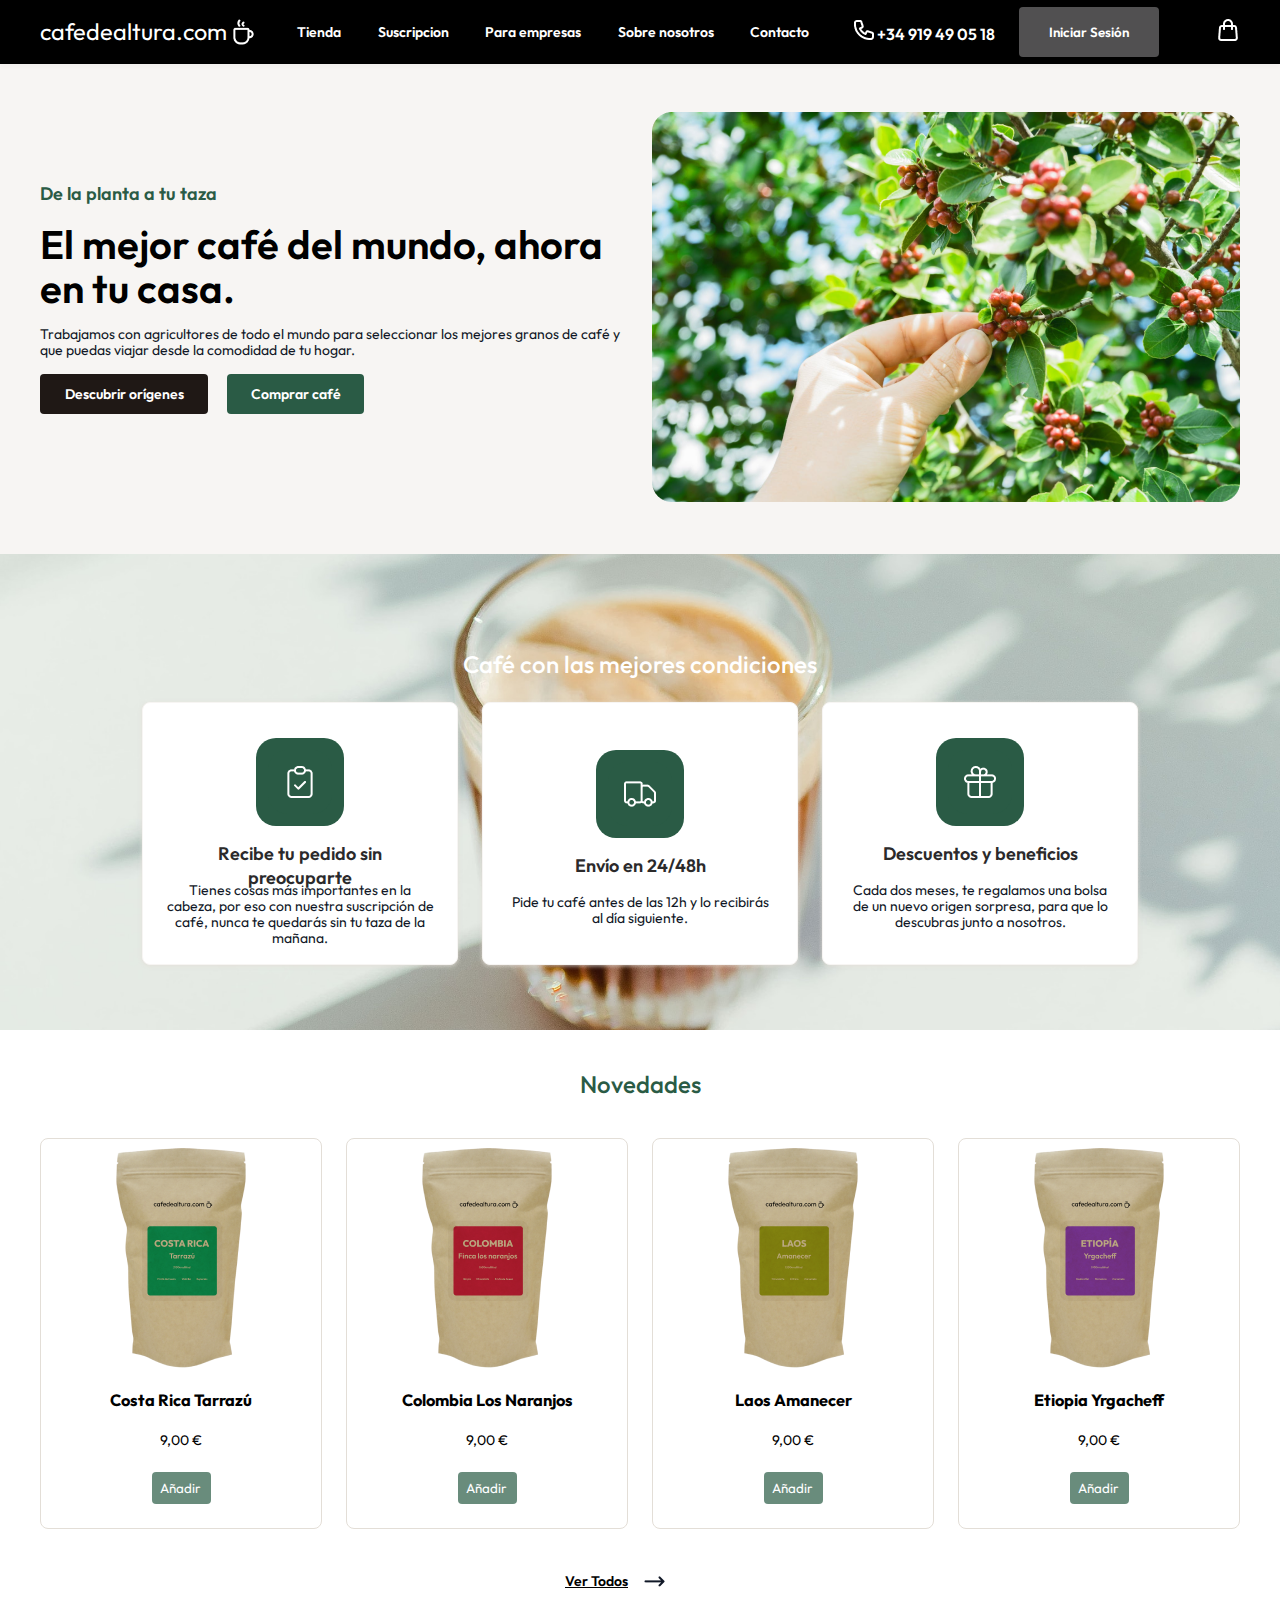
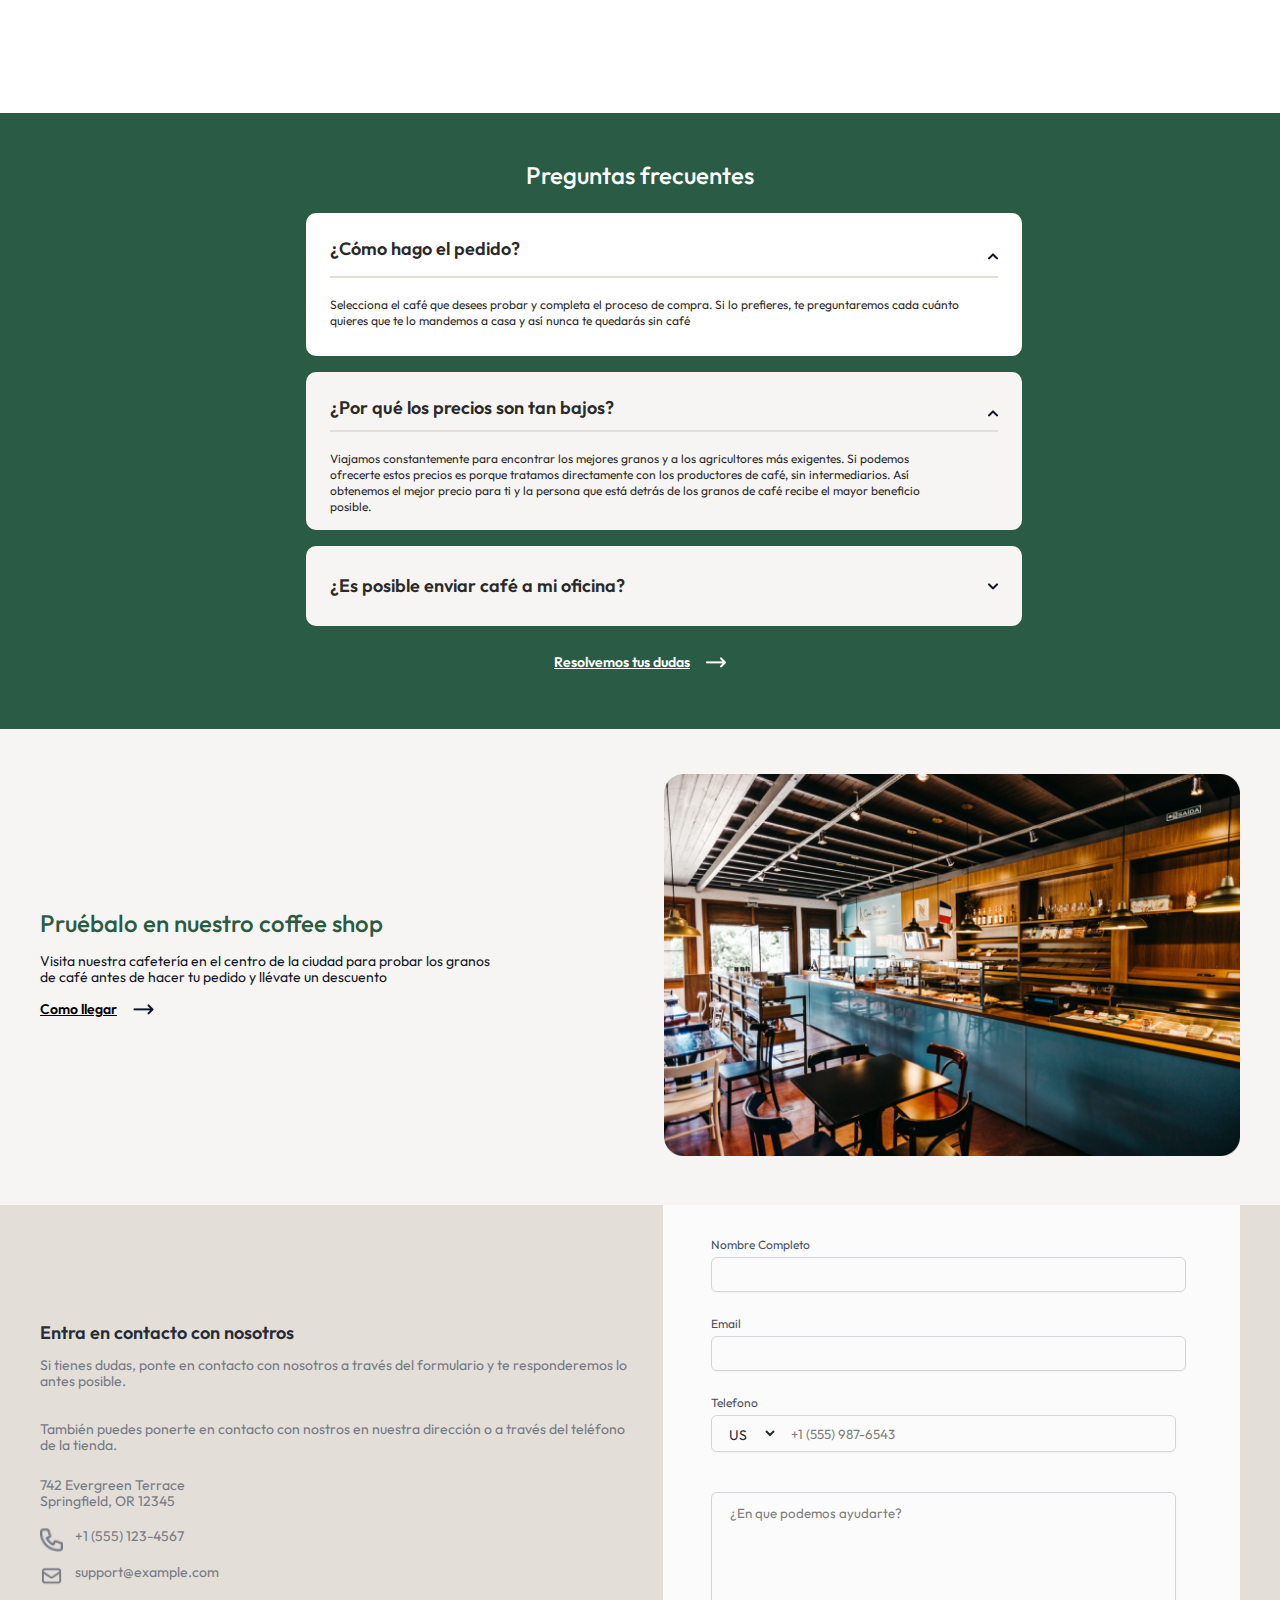
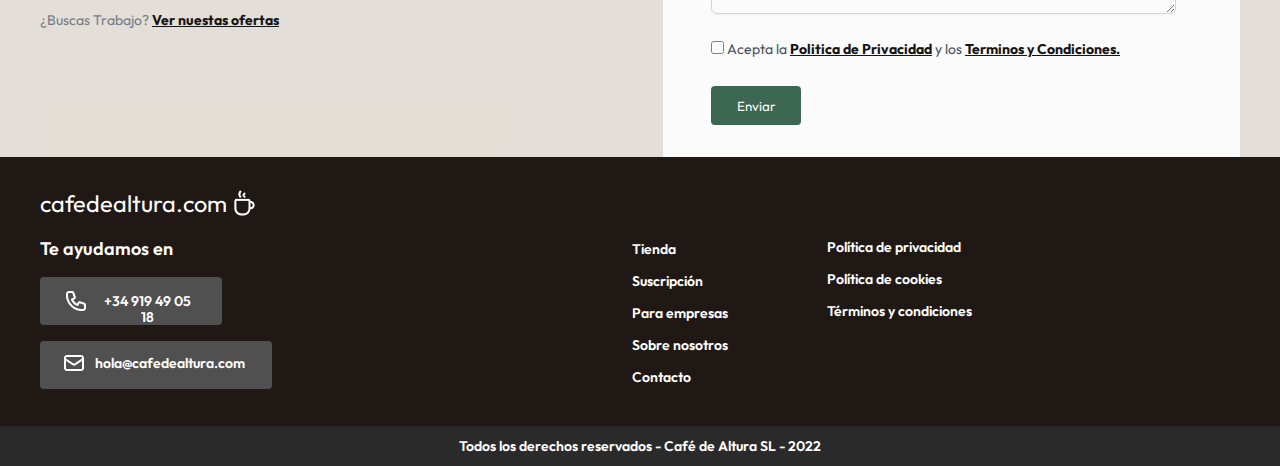
==== commit 81cf8628: "fixed form" ====
--- a/index.html
+++ b/index.html
@@ -231,7 +231,7 @@
                                 <option value="">DK</option>
                                 <option value="">GR</option>
                             </select>
-                            <input type="tel" placeholder="+1 (555) 987-6543" autocomplete="on">
+                            <input type="number" placeholder="+1 (555) 987-6543" autocomplete="on">
                         </div>
                     </div>
                     <div id="textArea">
@@ -239,7 +239,7 @@
                         <textarea name="" id="" cols="30" rows="10" placeholder="¿En que podemos ayudarte?"></textarea>
                     </div>
                     <div id="politicas">
-                        <input type="checkbox" name="" id="">
+                        <input type="checkbox" name="" id="checkbox">
                         <label for="">Acepta la <a href=""><b>Politica de Privacidad</b></a> y los <a
                                 href=""><b>Terminos y Condiciones.</b></a></label>
                     </div>
--- a/style/style.css
+++ b/style/style.css
@@ -635,7 +635,7 @@
     color: #000000;
 }
  #imgCafeteria{
-    width: 50%;
+    width: 48%;
 }
 #imgCafeteria img{
     width: 100%;
@@ -650,6 +650,7 @@
     padding: 0px 40px;
     height: 552px;
     background: #E3DED7;
+    
 }
 
 #subContainerTwoTone {
@@ -661,6 +662,7 @@
     height: 552px;
     background: #E3DED7;
     opacity: 0.9;
+    
 
 }
 
@@ -670,7 +672,7 @@
     align-items: flex-start;
     padding: 0px;
     gap: 32px;
-    width: 588px;
+    width: 50%;
     height: 320px;
 
 }
@@ -974,6 +976,10 @@
     color: #000000;
 }
 
+#checkbox{
+    accent-color: #2A5B45;
+}
+
 #enviarButton {
     color: #FFFFFF;
     gap: 8px;
@@ -1090,7 +1096,7 @@
     display: flex;
     flex-direction: column;
     align-items: flex-start;
-    padding-left: 220px;
+    padding-left: 260px;
     gap: 16px;
 }
 
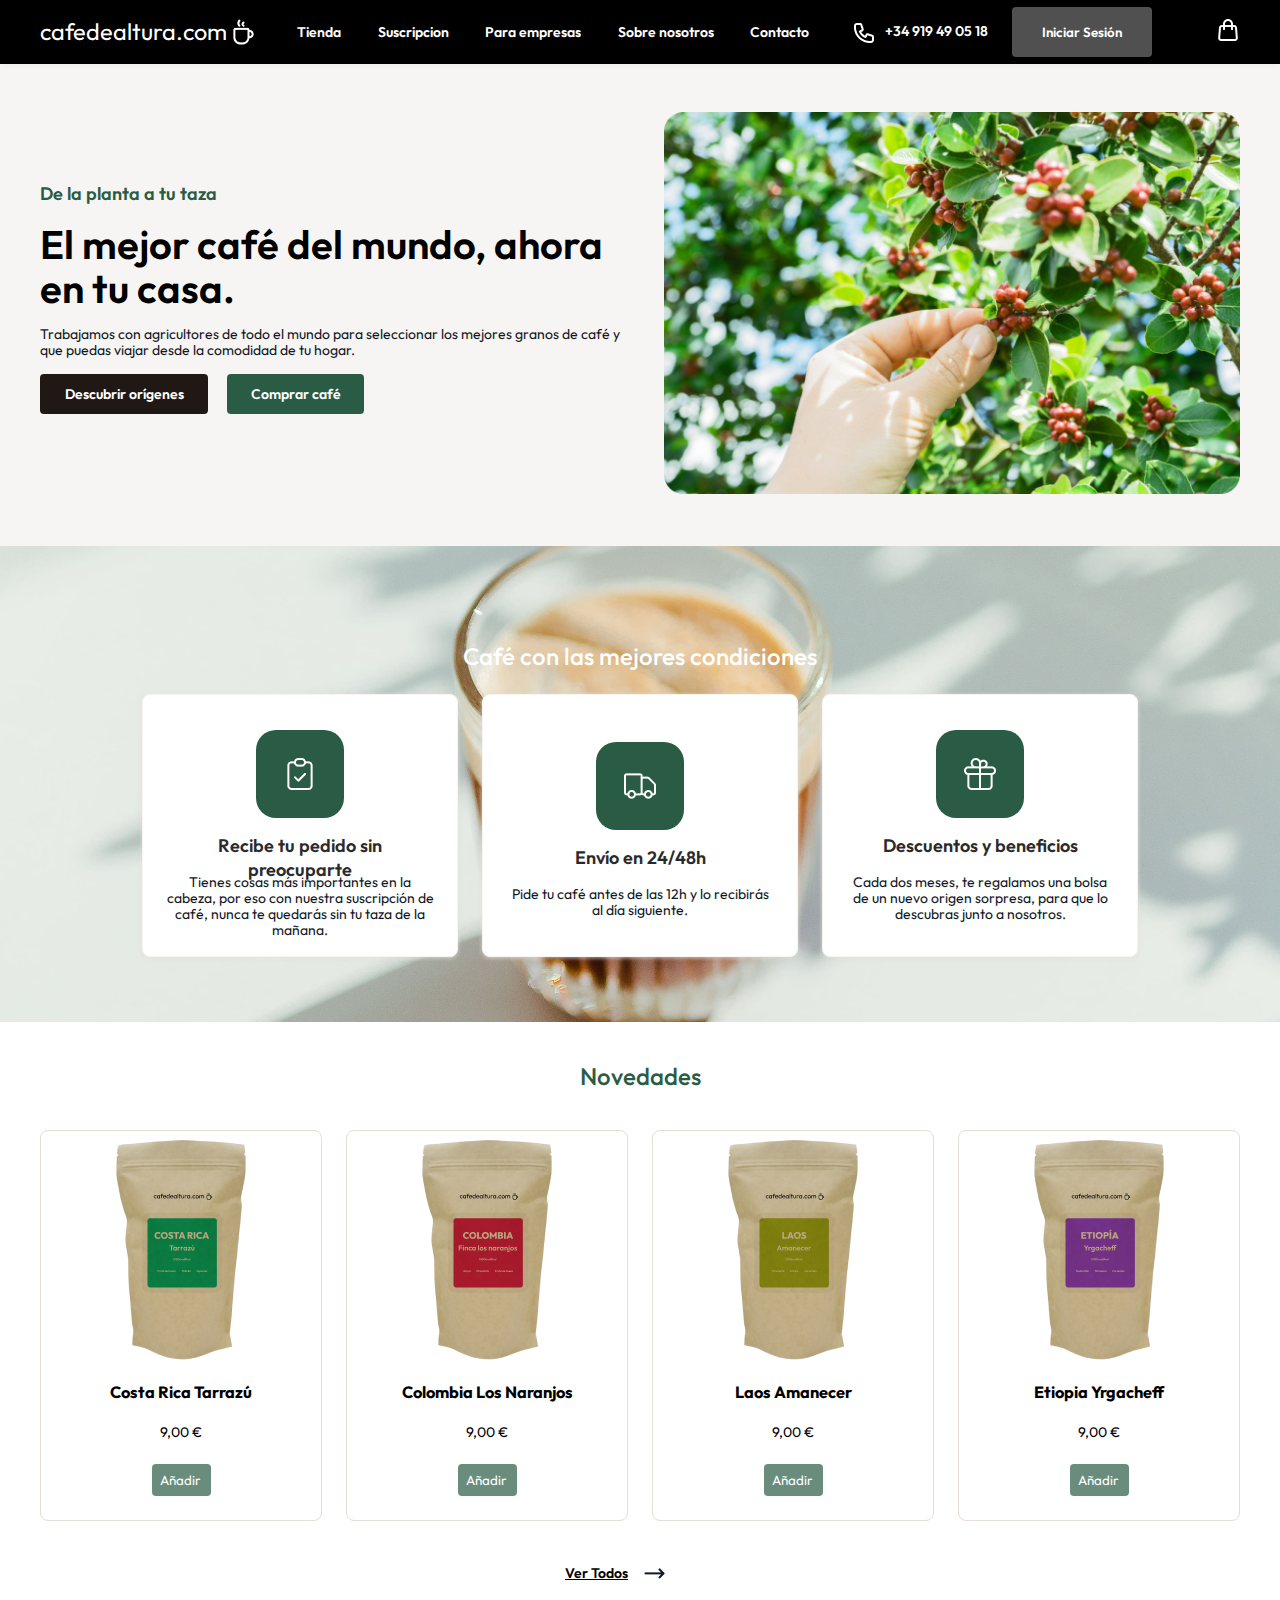
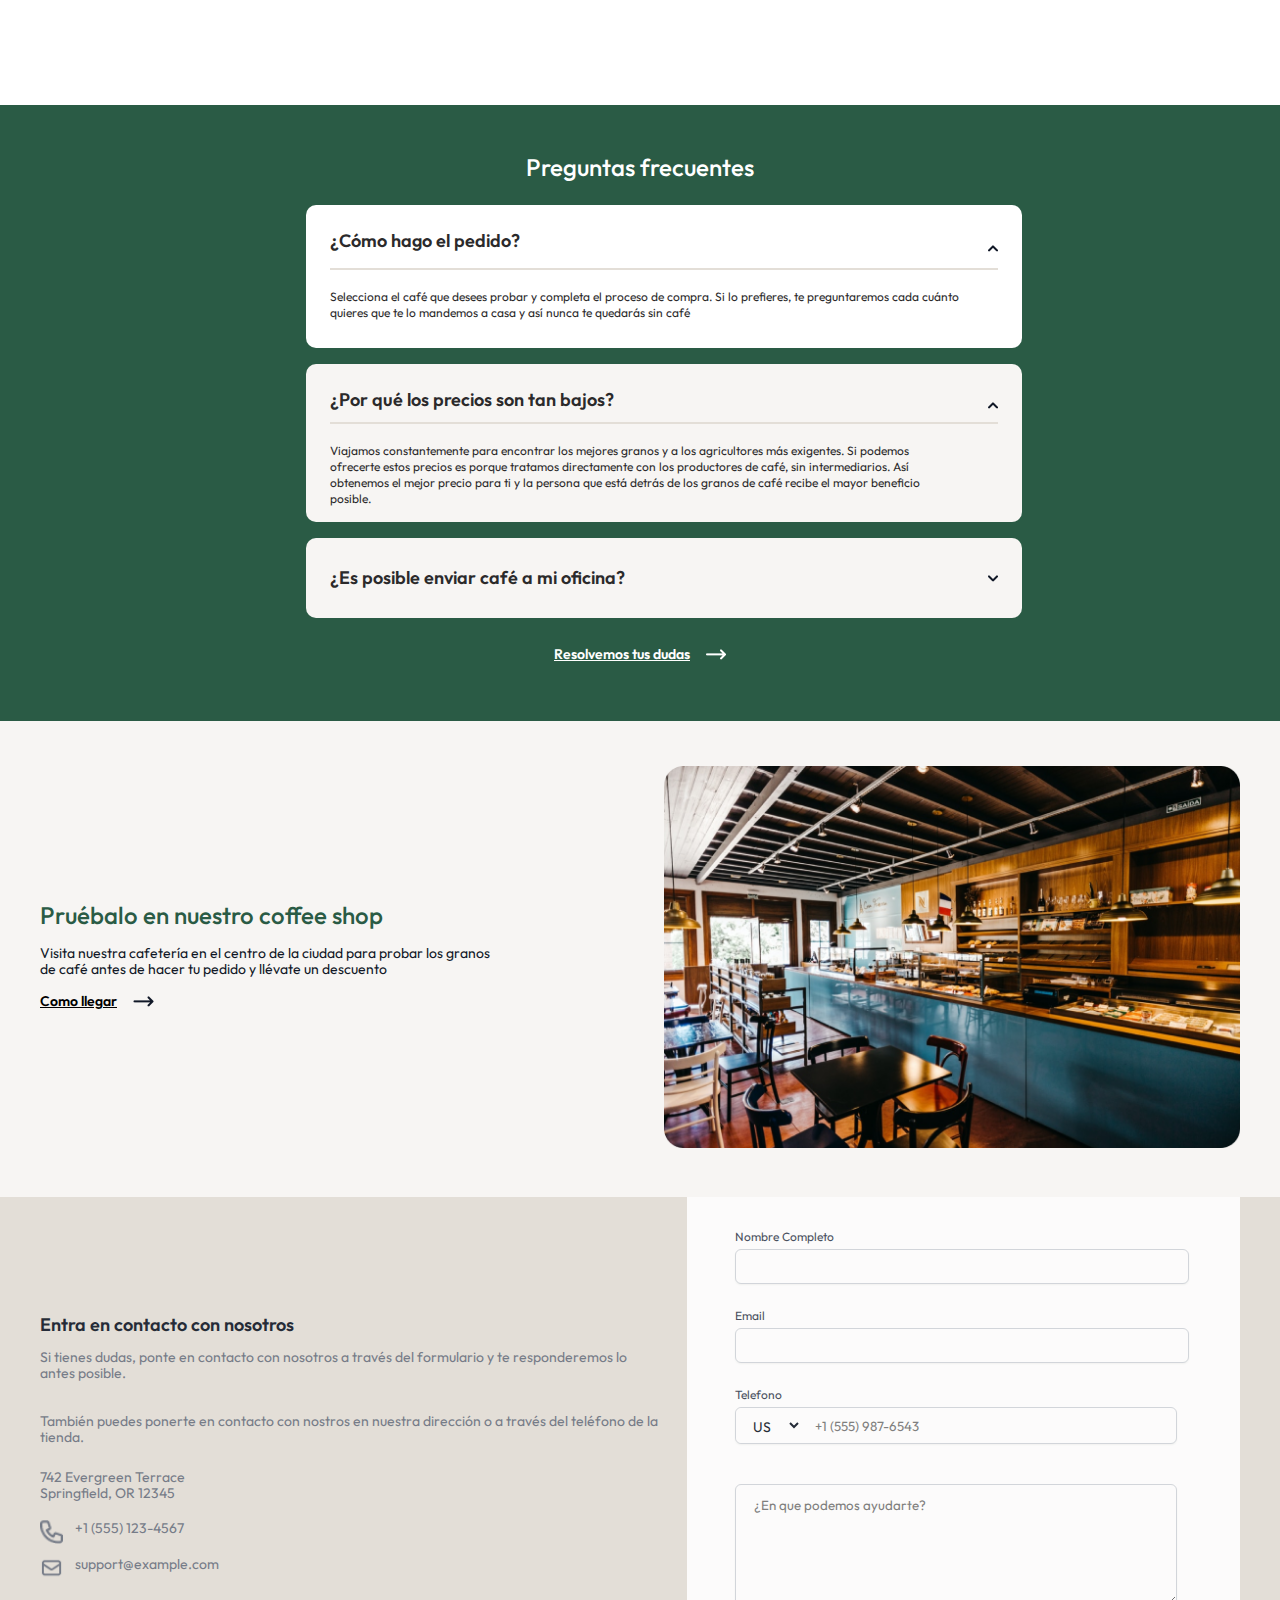
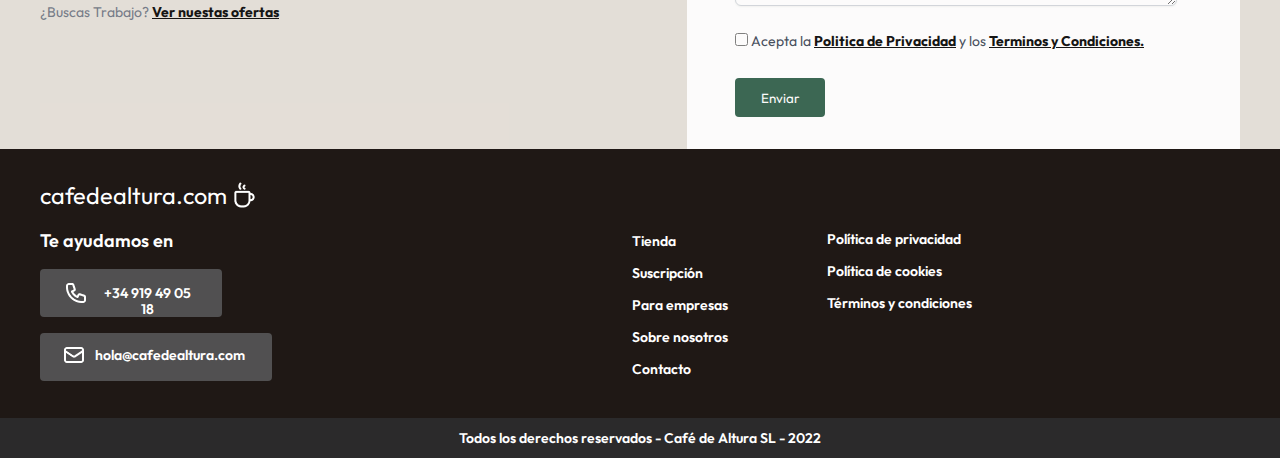
==== commit b68ab580: "details corrected" ====
--- a/index.html
+++ b/index.html
@@ -27,7 +27,7 @@
             <a href="" class="textMenu">Contacto</a>
         </div>
         <div id="contact">
-            <div>
+            <div id="telNavBar">
                 <a href=""><img src="/images/imgtelf.png" alt="imgMovil"></a>
                 <a href="" id="phoneNumber">+34 919 49 05 18</a>
             </div>
@@ -52,7 +52,7 @@
                 <button id="buttonBuy">Comprar café</button>
             </div>
         </div>
-        <div>
+        <div id="boxCupCoffee">
             <img src="/images/Hero image.png" alt="coffee harvesting" id="cupCoffee">
         </div>
     </section>
@@ -231,7 +231,7 @@
                                 <option value="">DK</option>
                                 <option value="">GR</option>
                             </select>
-                            <input type="number" placeholder="+1 (555) 987-6543" autocomplete="on">
+                            <input type="tel" placeholder="+1 (555) 987-6543" autocomplete="on">
                         </div>
                     </div>
                     <div id="textArea">
--- a/style/style.css
+++ b/style/style.css
@@ -73,10 +73,18 @@
     font-family: 'Outfit', sans-serif;
     font-style: normal;
     font-weight: 600;
-    font-size: 14;
+    font-size: 14px;
     line-height: 16px;
     text-decoration: none;
     color: white;
+}
+
+#telNavBar {
+    display: flex;
+    justify-content: center;
+    gap: 11px;
+    padding-top: 5px;
+
 }
 
 #buttonSession {
@@ -185,9 +193,13 @@
     cursor: pointer;
 }
 
+#boxCupCoffee{
+    width: 48%;
+}
+
 #cupCoffee {
-    width: 588px;
-    height: 390px;
+    width: 100%;
+    height: 100%;
 }
 
 /* #endregion */
@@ -634,13 +646,15 @@
     text-decoration-line: underline;
     color: #000000;
 }
- #imgCafeteria{
+
+#imgCafeteria {
     width: 48%;
 }
-#imgCafeteria img{
+
+#imgCafeteria img {
     width: 100%;
     height: 100%;
-} 
+}
 
 
 /* #endregion */
@@ -650,7 +664,7 @@
     padding: 0px 40px;
     height: 552px;
     background: #E3DED7;
-    
+
 }
 
 #subContainerTwoTone {
@@ -662,7 +676,7 @@
     height: 552px;
     background: #E3DED7;
     opacity: 0.9;
-    
+
 
 }
 
@@ -844,7 +858,7 @@
 }
 
 #emailArea:focus {
-    outline-color:  #3F8F6B;
+    outline-color: #3F8F6B;
 }
 
 #selectArea {
@@ -876,7 +890,8 @@
     border-radius: 6px;
     width: 93.5%;
 }
-#telInp:focus-within{
+
+#telInp:focus-within {
     outline: auto #3F8F6B;
 }
 
@@ -891,7 +906,7 @@
     border: none;
 }
 
-#telInp select:focus{
+#telInp select:focus {
     outline: none;
 }
 
@@ -906,11 +921,9 @@
 
 #telInp input {
     padding: 9px 13px;
-    width: 401px;
+    width: 100%;
     height: 15px;
     background: #FFFFFF;
-    /* border: 1px solid #D1D5DB; */
-    /* box-shadow: 0px 1px 2px rgba(0, 0, 0, 0.05); */
     border-radius: 6px;
     border: none;
 }
@@ -976,7 +989,7 @@
     color: #000000;
 }
 
-#checkbox{
+#checkbox {
     accent-color: #2A5B45;
 }
 
@@ -1119,7 +1132,7 @@
     gap: 16px;
 }
 
-#cookies a{
+#cookies a {
     font-family: 'Outfit';
     font-style: normal;
     font-weight: 600;
@@ -1128,20 +1141,23 @@
     color: #FFFFFF;
     text-decoration: none;
 }
-#derechosReservados{
+
+#derechosReservados {
     display: flex;
     justify-content: center;
     align-items: center;
     background: #2B2A2B;
     height: 40px;
 }
-#derechosReservados a{
-    font-family: 'Outfit';
-font-style: normal;
-font-weight: 600;
-font-size: 14px;
-line-height: 16px;
-color: #FFFFFF;
-text-decoration: none;
-}
-/* #endregion */
+
+#derechosReservados a {
+    font-family: 'Outfit';
+    font-style: normal;
+    font-weight: 600;
+    font-size: 14px;
+    line-height: 16px;
+    color: #FFFFFF;
+    text-decoration: none;
+}
+
+/* #endregion */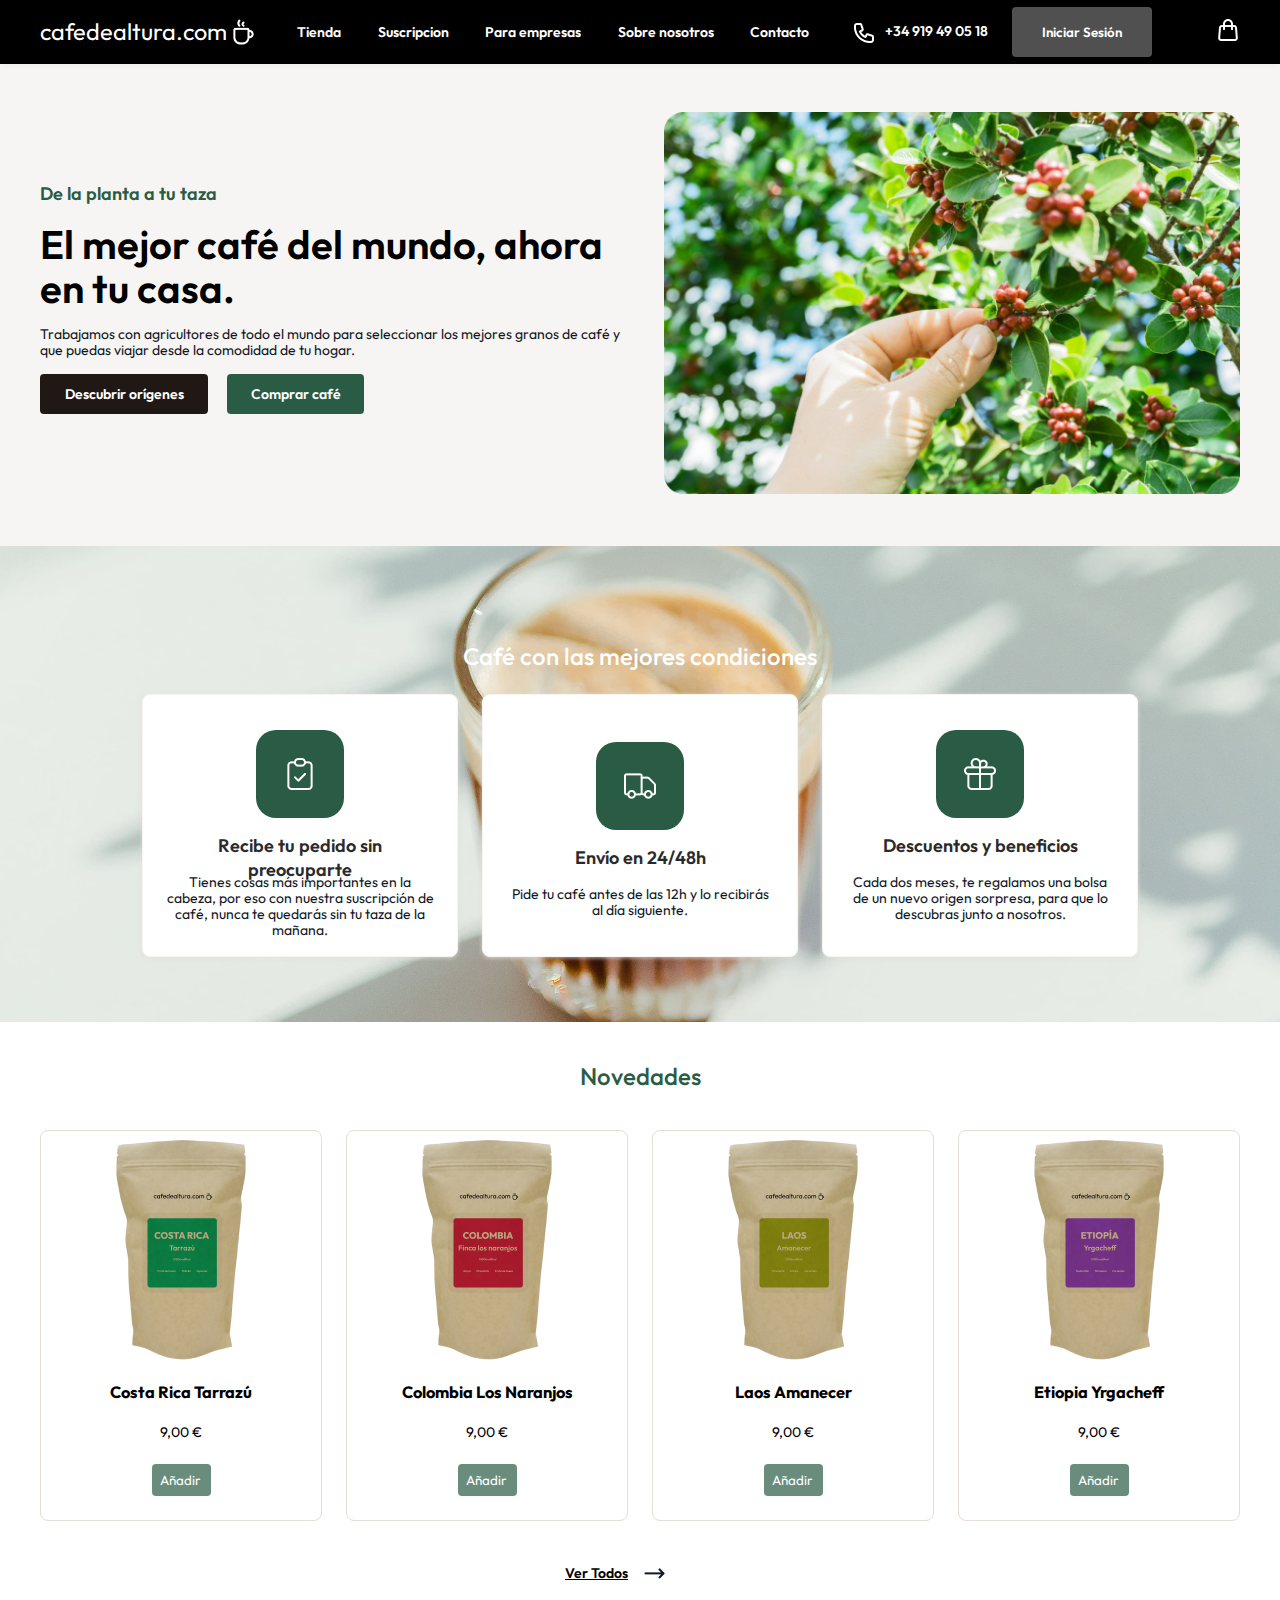
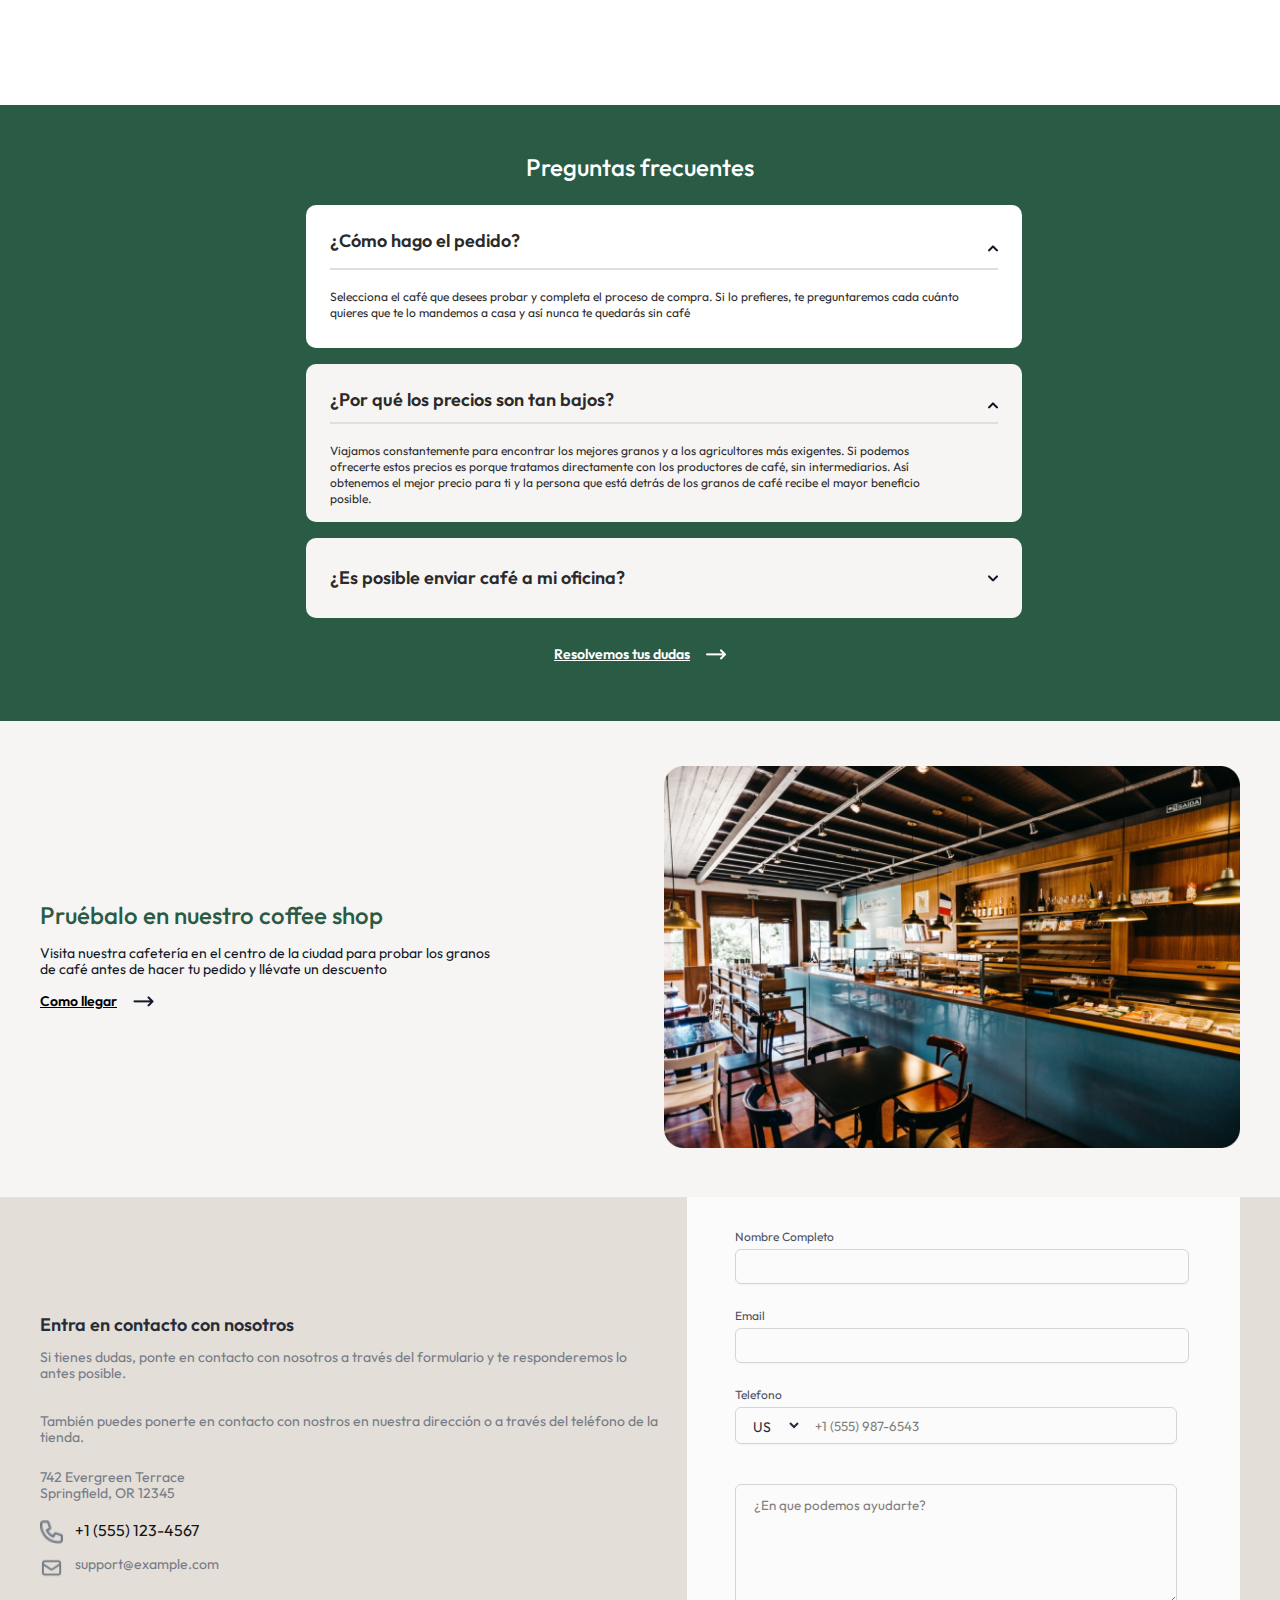
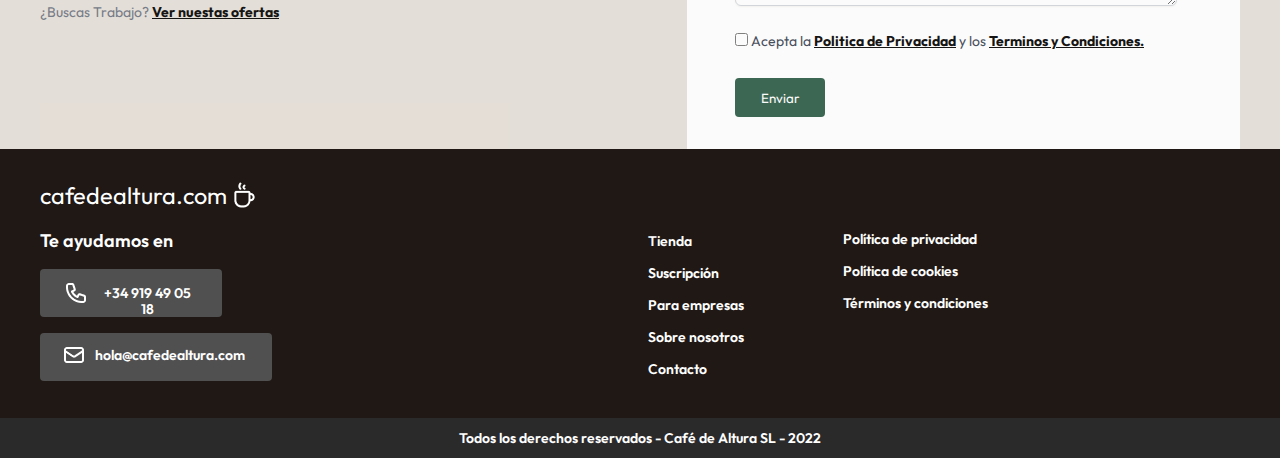
==== commit a845f332: "rename classes and IDs to english" ====
--- a/index.html
+++ b/index.html
@@ -42,10 +42,10 @@
     <!-- #endregion -->
     <!-- #region imagen del cafe -->
     <section id="description">
-        <div class="taza">
-            <h3 id="plantaTaza">De la planta a tu taza</h3>
-            <h1 id="mundo">El mejor café del mundo, ahora en tu casa.</h1>
-            <p id="trabajamos">Trabajamos con agricultores de todo el mundo para seleccionar los mejores granos de café
+        <div class="cup">
+            <h3 id="cupPlant">De la planta a tu taza</h3>
+            <h1 id="world">El mejor café del mundo, ahora en tu casa.</h1>
+            <p id="weWork">Trabajamos con agricultores de todo el mundo para seleccionar los mejores granos de café
                 y que puedas viajar desde la comodidad de tu hogar.</p>
             <div id="boxButton2">
                 <button id="buttonOrg">Descubrir orígenes</button>
@@ -60,7 +60,7 @@
     <!-- #region Condiciones -->
     <section id="service">
         <div>
-            <h2 id="condiciones">Café con las mejores condiciones</h2>
+            <h2 id="conditions">Café con las mejores condiciones</h2>
         </div>
         <div id="cardWrapper">
             <div class="card">
@@ -122,7 +122,7 @@
                 <button class="buttonProducts">Añadir</button>
             </div>
         </article>
-        <article class="verTodos">
+        <article class="seeAll">
             <a href="">Ver Todos</a>
             <img src="/images/flechita.png" alt="Flecha">
         </article>
@@ -134,7 +134,7 @@
             <h2>Preguntas frecuentes</h2>
         </article>
         <article class="faqContent">
-            <div id="hacerPedido">
+            <div id="placeOrder">
                 <div>
                     <h3>¿Cómo hago el pedido?</h3>
                     <img src="/images/flecha hacia arriba.png" alt="Flecha hacia arriba">
@@ -142,7 +142,7 @@
                 <p>Selecciona el café que desees probar y completa el proceso de compra. Si lo prefieres, te
                     preguntaremos cada cuánto quieres que te lo mandemos a casa y así nunca te quedarás sin café</p>
             </div>
-            <div id="preciosBajos">
+            <div id="lowPrices">
                 <div>
                     <h3>¿Por qué los precios son tan bajos?</h3>
                     <img src="/images/flecha hacia arriba.png" alt="Flecha hacia arriba">
@@ -152,12 +152,12 @@
                     intermediarios. Así obtenemos el mejor precio para ti y la persona que está detrás de los granos de
                     café recibe el mayor beneficio posible. </p>
             </div>
-            <div id="enviarCafe">
+            <div id="sendCoffee">
                 <h3>¿Es posible enviar café a mi oficina? </h3>
                 <img src="/images/flecha hacia abajo.png" alt="Flecha hacia abajo">
             </div>
         </article>
-        <article id="dudas">
+        <article id="questions">
             <a href="">Resolvemos tus dudas</a>
             <img src="/images/Flecha blanca.png" alt="Flecha">
         </article>
@@ -166,16 +166,16 @@
     <!-- #region shopCoffee -->
     <section id="shop">
         <div id="shopCoffe">
-            <article id="pruebalo">
+            <article id="tryIt">
                 <h2>Pruébalo en nuestro coffee shop</h2>
                 <p>Visita nuestra cafetería en el centro de la ciudad para probar los granos de café antes de hacer tu
                     pedido y llévate un descuento</p>
                 <div>
                     <a href="">Como llegar</a>
-                    <img src="/images/flechita.png" alt="Flecha" >
-                </div>
-            </article>
-            <article id="imgCafeteria">
+                    <img src="/images/flechita.png" alt="Flecha" id="arrowNov">
+                </div>
+            </article>
+            <article id="imgCoffeeShop">
                 <img src="/images/Cafeteria.png" alt="Cafeteria" >
             </article>
         </div>
@@ -185,29 +185,29 @@
     <section id="containerTwoTone">
         <div id="subContainerTwoTone">
             <article id="contactSection">
-                <div id="conNosotros">
+                <div id="withUs">
                     <h3>Entra en contacto con nosotros</h3>
                     <p>Si tienes dudas, ponte en contacto con nosotros a través del formulario y te responderemos lo
                         antes posible.</p>
                 </div>
                 <div id="content">
-                    <p class="parrafo">También puedes ponerte en contacto con nostros en nuestra dirección o a través
+                    <p class="paragraph">También puedes ponerte en contacto con nostros en nuestra dirección o a través
                         del teléfono de la tienda.</p>
                     <div id="adress">
-                        <p class="parrafo">742 Evergreen Terrace</p>
-                        <p class="parrafo">Springfield, OR 12345</p>
+                        <p class="paragraph">742 Evergreen Terrace</p>
+                        <p class="paragraph">Springfield, OR 12345</p>
                     </div>
                     <div id="emailPhone">
                         <div id="phone">
                             <img src="/images/phone.png" alt="icono telefono">
-                            <p class="parrafo">+1 (555) 123-4567</p>
+                            <p class="pparagraph">+1 (555) 123-4567</p>
                         </div>
                         <div id="email">
                             <img src="/images/Mail.png" alt="Mail">
-                            <p class="parrafo">support@example.com</p>
+                            <p class="paragraph">support@example.com</p>
                         </div>
                     </div>
-                    <p class="parrafo">¿Buscas Trabajo? <a href=""><b> Ver nuestas ofertas</b></a></p>
+                    <p class="paragraph">¿Buscas Trabajo? <a href=""><b> Ver nuestas ofertas</b></a></p>
                 </div>
             </article>
             <article id="formSection">
@@ -238,12 +238,12 @@
                         <p></p>
                         <textarea name="" id="" cols="30" rows="10" placeholder="¿En que podemos ayudarte?"></textarea>
                     </div>
-                    <div id="politicas">
+                    <div id="policy">
                         <input type="checkbox" name="" id="checkbox">
                         <label for="">Acepta la <a href=""><b>Politica de Privacidad</b></a> y los <a
                                 href=""><b>Terminos y Condiciones.</b></a></label>
                     </div>
-                    <button id="enviarButton">Enviar</button>
+                    <button id="sendButton">Enviar</button>
                 </form>
             </article>
         </div>
@@ -256,13 +256,13 @@
                 <p id="logoFooter">cafedealtura.com</p>
                 <img src="/images/Vector.png" alt="taza de cafe" text>
             </article>
-            <article id="seccionTienda">
-                <div id="seccionAyuda">
+            <article id="storeSection">
+                <div id="helpSection">
                     <h3>Te ayudamos en</h3>
                     <button id="telfButton"><img src="/images/Phone boton footer.png" alt=""><a href="">+34 919 49 05 18</a></button>
                     <button id="emailButton"><img src="/images/mail boton footer.png" alt=""><a href="">hola@cafedealtura.com</a></button>
                 </div>
-                <div id="suscripcion">
+                <div id="subscription">
                     <a href="">Tienda</a>
                     <a href="">Suscripción</a>
                     <a href="">Para empresas</a>
@@ -276,7 +276,7 @@
                 </div>
             </article>
         </section>
-        <section id="derechosReservados">
+        <section id="rightsReserved">
             <a href="">Todos los derechos reservados - Café de Altura SL - 2022</a>
         </section>
     </footer>
--- a/style/style.css
+++ b/style/style.css
@@ -120,7 +120,7 @@
 
 }
 
-.taza {
+.cup {
     display: flex;
     flex-direction: column;
     align-items: flex-start;
@@ -129,7 +129,7 @@
 
 }
 
-#plantaTaza {
+#cupPlant {
     color: #2A5B45;
     width: 588px;
     height: 24px;
@@ -140,7 +140,7 @@
     line-height: 24px;
 }
 
-#mundo {
+#world {
     width: 588px;
     height: 88px;
     font-family: 'Outfit';
@@ -151,7 +151,7 @@
     color: #000000;
 }
 
-#trabajamos {
+#weWork {
     width: 588px;
     height: 32px;
     font-family: 'Outfit';
@@ -193,7 +193,7 @@
     cursor: pointer;
 }
 
-#boxCupCoffee{
+#boxCupCoffee {
     width: 48%;
 }
 
@@ -219,7 +219,7 @@
     gap: 24px;
 }
 
-#condiciones {
+#conditions {
     text-align: center;
     font-style: normal;
     font-weight: 500;
@@ -390,7 +390,7 @@
     cursor: pointer;
 }
 
-.verTodos {
+.seeAll {
     display: flex;
     flex-direction: row;
     align-items: center;
@@ -400,13 +400,17 @@
     height: 24px;
 }
 
-.verTodos>a {
+.seeAll>a {
     font-family: 'Outfit';
     font-style: normal;
     font-weight: 600;
     font-size: 14px;
     line-height: 16px;
     color: #000000;
+}
+
+.seeAll img {
+    cursor: pointer;
 }
 
 /* #endregion */
@@ -442,7 +446,7 @@
 
 }
 
-#hacerPedido {
+#placeOrder {
     display: flex;
     flex-direction: column;
     align-items: flex-start;
@@ -454,7 +458,7 @@
     border-radius: 10px;
 }
 
-#hacerPedido div {
+#placeOrder div {
     display: flex;
     flex-direction: row;
     justify-content: space-between;
@@ -468,7 +472,7 @@
 
 }
 
-#hacerPedido>div>h3 {
+#placeOrder>div>h3 {
     font-family: 'Outfit';
     font-style: normal;
     font-weight: 600;
@@ -480,7 +484,7 @@
     padding-bottom: 15px;
 }
 
-#hacerPedido>p {
+#placeOrder>p {
     display: flex;
     justify-content: center;
     padding-top: 3px;
@@ -493,7 +497,7 @@
     width: 100%;
 }
 
-#preciosBajos {
+#lowPrices {
     display: flex;
     flex-direction: column;
     align-items: flex-start;
@@ -505,7 +509,7 @@
     border-radius: 10px;
 }
 
-#preciosBajos div {
+#lowPrices div {
     display: flex;
     flex-direction: row;
     justify-content: space-between;
@@ -517,7 +521,7 @@
     width: 100%;
 }
 
-#preciosBajos>div>h3 {
+#lowPrices>div>h3 {
     font-family: 'Outfit';
     font-style: normal;
     font-weight: 600;
@@ -530,7 +534,7 @@
     padding-bottom: 10px;
 }
 
-#preciosBajos>p {
+#lowPrices>p {
     font-family: 'Outfit';
     font-style: normal;
     font-weight: 400;
@@ -541,7 +545,7 @@
     width: 620px;
 }
 
-#enviarCafe {
+#sendCoffee {
     display: flex;
     flex-direction: row;
     justify-content: space-between;
@@ -554,7 +558,7 @@
     border-radius: 10px;
 }
 
-#enviarCafe h3 {
+#sendCoffee h3 {
     font-family: 'Outfit';
     font-style: normal;
     font-weight: 600;
@@ -565,7 +569,7 @@
     color: #2B2A2B;
 }
 
-#dudas {
+#questions {
     display: flex;
     flex-direction: row;
     align-items: center;
@@ -574,13 +578,17 @@
     height: 24px;
 }
 
-#dudas a {
-    font-family: 'Outfit';
-    font-style: normal;
-    font-weight: 600;
-    font-size: 14px;
-    line-height: 16px;
-    color: #FFFFFF;
+#questions a {
+    font-family: 'Outfit';
+    font-style: normal;
+    font-weight: 600;
+    font-size: 14px;
+    line-height: 16px;
+    color: #FFFFFF;
+}
+
+#questions img {
+    cursor: pointer;
 }
 
 /* #endregion */
@@ -601,7 +609,7 @@
     padding: 44.61px 40px 45.39px 40px;
 }
 
-#pruebalo {
+#tryIt {
     display: flex;
     flex-direction: column;
     align-items: flex-start;
@@ -611,7 +619,7 @@
     height: 116px;
 }
 
-#pruebalo>h2 {
+#tryIt>h2 {
     font-family: 'Outfit';
     font-style: normal;
     font-weight: 500;
@@ -620,7 +628,7 @@
     color: #2A5B45;
 }
 
-#pruebalo>p {
+#tryIt>p {
     font-family: 'Outfit';
     font-style: normal;
     font-weight: 400;
@@ -629,15 +637,15 @@
     color: #111827;
 }
 
-#pruebalo>div {
-    display: flex;
-    flex-direction: row;
-    align-items: center;
-    padding: 0px;
-    gap: 16px;
-}
-
-#pruebalo>div>a {
+#tryIt>div {
+    display: flex;
+    flex-direction: row;
+    align-items: center;
+    padding: 0px;
+    gap: 16px;
+}
+
+#tryIt>div>a {
     font-family: 'Outfit';
     font-style: normal;
     font-weight: 600;
@@ -647,15 +655,18 @@
     color: #000000;
 }
 
-#imgCafeteria {
+#imgCoffeeShop {
     width: 48%;
 }
 
-#imgCafeteria img {
+#imgCoffeeShop img {
     width: 100%;
     height: 100%;
 }
 
+#arrowNov {
+    cursor: pointer;
+}
 
 /* #endregion */
 
@@ -691,18 +702,17 @@
 
 }
 
-#conNosotros {
+#withUs {
     display: flex;
     flex-direction: column;
     align-items: flex-start;
     padding: 0px;
     gap: 12px;
-    /* width: 588px; */
     height: 68px;
 
 }
 
-#conNosotros>h3 {
+#withUs>h3 {
     font-family: 'Outfit';
     font-style: normal;
     font-weight: 600;
@@ -711,7 +721,7 @@
     color: #111827;
 }
 
-#conNosotros>p {
+#withUs>p {
     font-family: 'Outfit';
     font-style: normal;
     font-weight: 400;
@@ -726,11 +736,10 @@
     align-items: flex-start;
     padding-top: 32px;
     gap: 24px;
-    /* width: 588px; */
     height: 220px;
 }
 
-.parrafo {
+.paragraph {
     font-family: 'Outfit';
     font-style: normal;
     font-weight: 400;
@@ -754,7 +763,7 @@
     align-items: flex-start;
     padding: 0px;
     gap: 12px;
-    /* width: 588px; */
+    
     height: 60px;
 }
 
@@ -763,7 +772,7 @@
     flex-direction: row;
     padding: 0px;
     gap: 12px;
-    /* width: 588px; */
+    
     height: 24px;
 }
 
@@ -772,7 +781,6 @@
     flex-direction: row;
     padding: 0px;
     gap: 12px;
-    /* width: 588px; */
     height: 24px;
 }
 
@@ -793,7 +801,6 @@
     display: flex;
     flex-direction: column;
     padding: 32px 32px 32px 48px;
-    /* width: 588px; */
     height: 488px;
     background: #FFFFFF;
 
@@ -901,7 +908,6 @@
     width: 68px;
     height: 35px;
     background: #FFFFFF;
-    /* box-shadow: 0px 1px 2px rgba(0, 0, 0, 0.05); */
     border-radius: 6px;
     border: none;
 }
@@ -970,13 +976,13 @@
     padding: 12px 22px 22px 18px;
 }
 
-#politicas {
+#policy {
     padding-top: 24px;
     padding-bottom: 28px;
     gap: 12px;
 }
 
-#politicas label {
+#policy label {
     font-family: 'Outfit';
     font-style: normal;
     font-weight: 400;
@@ -985,7 +991,7 @@
     color: #374151;
 }
 
-#politicas>label>a {
+#policy>label>a {
     color: #000000;
 }
 
@@ -993,7 +999,7 @@
     accent-color: #2A5B45;
 }
 
-#enviarButton {
+#sendButton {
     color: #FFFFFF;
     gap: 8px;
     width: 90px;
@@ -1016,7 +1022,6 @@
     flex-direction: column;
     padding: 28px 40px 37px 40px;
     gap: 16px;
-    width: 1132px;
 }
 
 #logoFooter {
@@ -1028,21 +1033,21 @@
     color: #FFFFFF;
 }
 
-#seccionTienda {
+#storeSection {
     display: flex;
     justify-content: space-between;
     align-items: center;
 }
 
-#seccionAyuda {
-    display: flex;
-    flex-direction: column;
-    align-items: flex-start;
-    padding: 0px;
-    gap: 16px;
-}
-
-#seccionAyuda>h3 {
+#helpSection {
+    display: flex;
+    flex-direction: column;
+    align-items: flex-start;
+    padding: 0px;
+    gap: 16px;
+}
+
+#helpSection>h3 {
     font-family: 'Outfit';
     font-style: normal;
     font-weight: 600;
@@ -1105,15 +1110,16 @@
     padding-top: 2px;
 }
 
-#suscripcion {
-    display: flex;
-    flex-direction: column;
-    align-items: flex-start;
-    padding-left: 260px;
-    gap: 16px;
-}
-
-#suscripcion a {
+#subscription {
+    display: flex;
+    flex-direction: column;
+    align-items: flex-start;
+    position: relative;
+    right: -1%;
+    gap: 16px;
+}
+
+#subscription a {
     font-family: 'Outfit';
     font-style: normal;
     font-weight: 600;
@@ -1127,7 +1133,8 @@
     display: flex;
     flex-direction: column;
     align-items: flex-start;
-    padding-right: 200px;
+    position: relative;
+    right: 21%;
     padding-bottom: 68px;
     gap: 16px;
 }
@@ -1142,7 +1149,7 @@
     text-decoration: none;
 }
 
-#derechosReservados {
+#rightsReserved {
     display: flex;
     justify-content: center;
     align-items: center;
@@ -1150,7 +1157,7 @@
     height: 40px;
 }
 
-#derechosReservados a {
+#rightsReserved a {
     font-family: 'Outfit';
     font-style: normal;
     font-weight: 600;
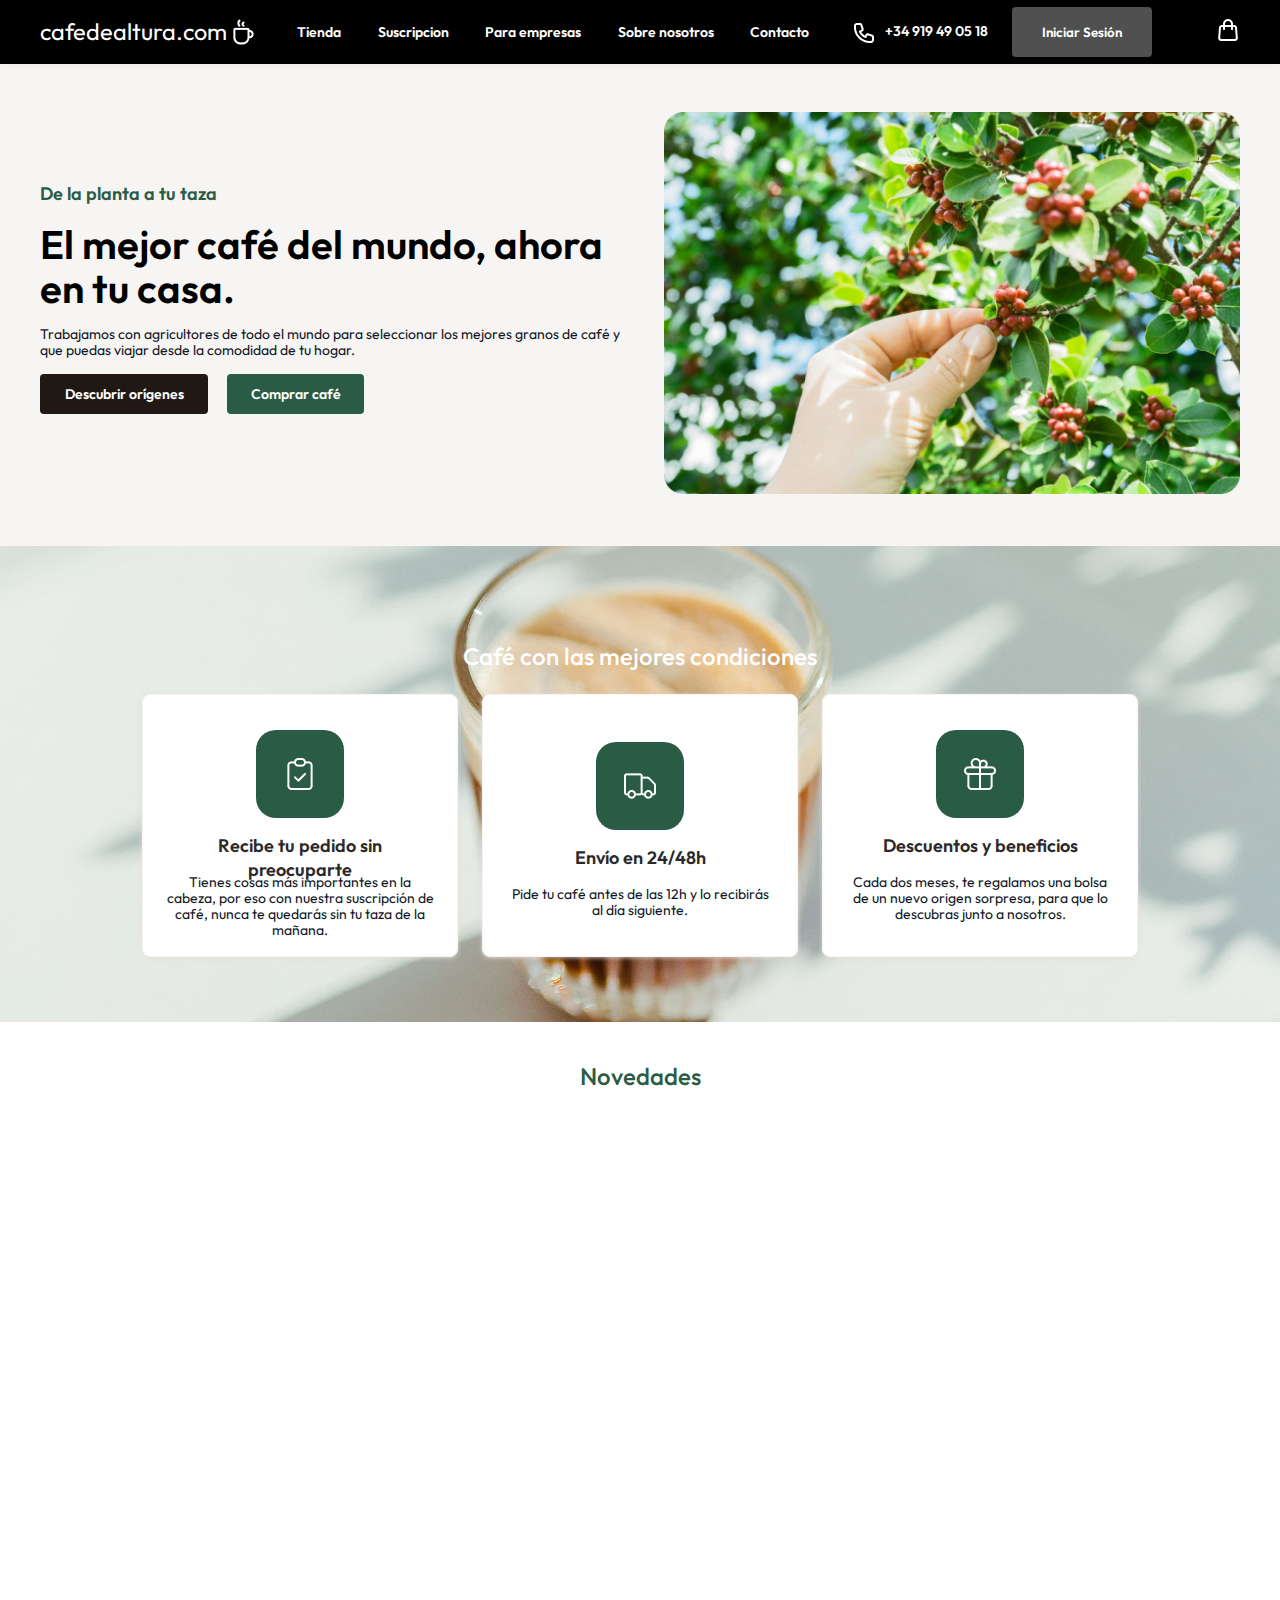
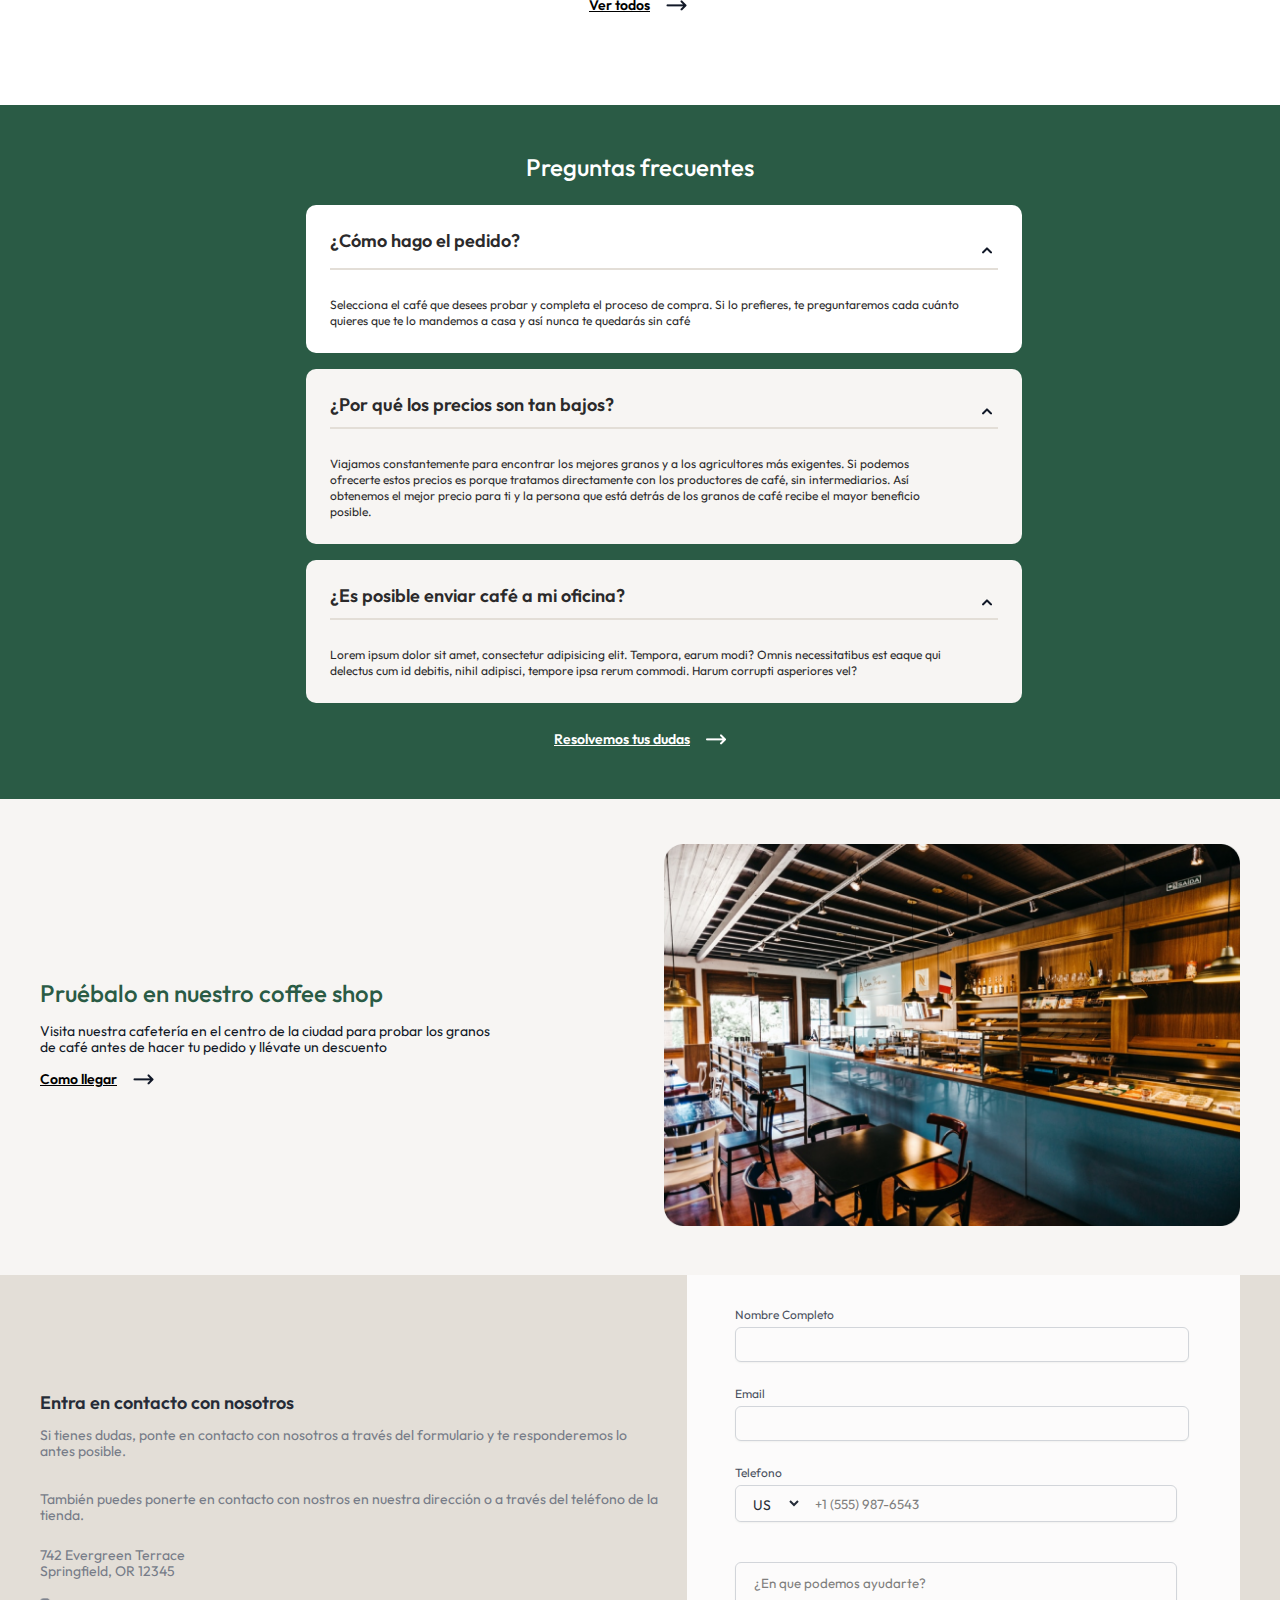
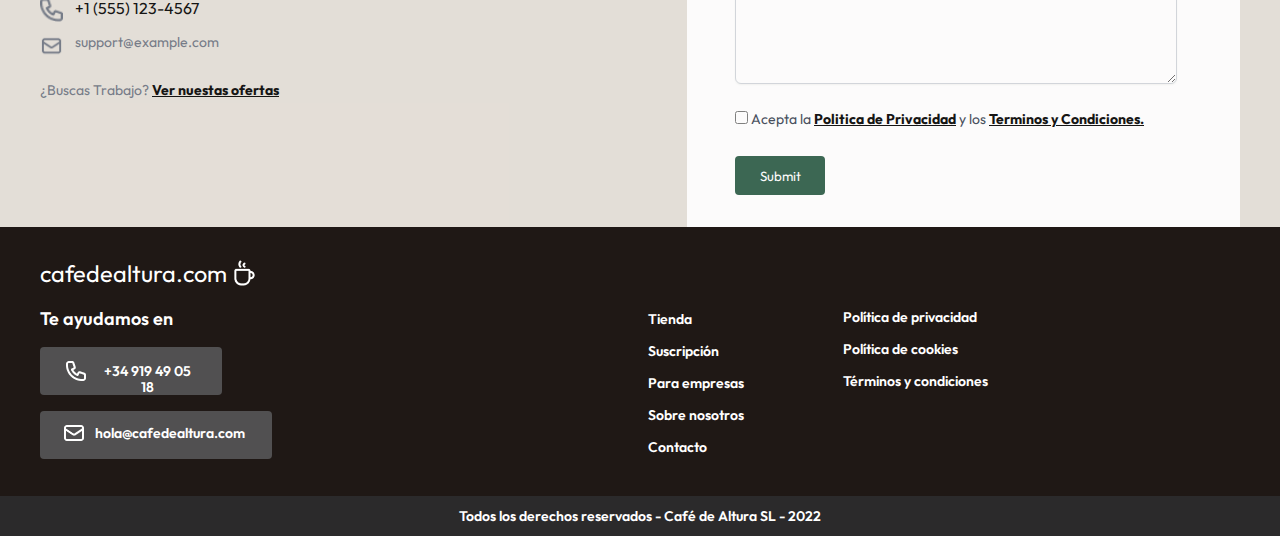
==== commit ca98c1bf: "in process" ====
--- a/index.html
+++ b/index.html
@@ -1,111 +1,133 @@
 <!DOCTYPE html>
 <html lang="en">
+  <head>
+    <meta charset="UTF-8" />
+    <meta name="viewport" content="width=device-width, initial-scale=1.0" />
+    <title>Cafe de Altura</title>
+    <link rel="stylesheet" href="/style/style.css" />
+    <link rel="preconnect" href="https://fonts.googleapis.com" />
+    <link rel="preconnect" href="https://fonts.gstatic.com" crossorigin />
+    <link
+      href="https://fonts.googleapis.com/css2?family=Outfit:wght@100;200;300;400;500;600;700;800&display=swap"
+      rel="stylesheet"
+    />
+  </head>
 
-<head>
-    <meta charset="UTF-8">
-    <meta name="viewport" content="width=device-width, initial-scale=1.0">
-    <title>Cafe de Altura</title>
-    <link rel="stylesheet" href="/style/style.css">
-    <link rel="preconnect" href="https://fonts.googleapis.com">
-    <link rel="preconnect" href="https://fonts.gstatic.com" crossorigin>
-    <link href="https://fonts.googleapis.com/css2?family=Outfit:wght@100;200;300;400;500;600;700;800&display=swap"
-        rel="stylesheet">
-</head>
-
-<body>
+  <body>
     <!-- #region Header -->
     <header>
-        <div class="logo">
-            <p id="textLogo">cafedealtura.com</p>
-            <img src="/images/Vector.png" alt="taza de cafe" text>
-        </div>
-        <div class="menu">
-            <a href="" class="textMenu">Tienda</a>
-            <a href="" class="textMenu">Suscripcion</a>
-            <a href="" class="textMenu">Para empresas</a>
-            <a href="" class="textMenu">Sobre nosotros</a>
-            <a href="" class="textMenu">Contacto</a>
-        </div>
-        <div id="contact">
-            <div id="telNavBar">
-                <a href=""><img src="/images/imgtelf.png" alt="imgMovil"></a>
-                <a href="" id="phoneNumber">+34 919 49 05 18</a>
-            </div>
-            <div id="boxButton">
-                <a href=""><button id="buttonSession">Iniciar Sesión</button></a>
-            </div>
-        </div>
-        <div>
-            <a href=""><img src="/images/Carr.png" alt="Car Shopping"></a>
-        </div>
+      <div class="logo">
+        <p id="textLogo">cafedealtura.com</p>
+        <img src="/images/Vector.png" alt="taza de cafe" text />
+      </div>
+      <div class="menu">
+        <a href="./tienda.html" target="_blank" class="textMenu">Tienda</a>
+        <a href="./suscripcion.html" target="_blank" class="textMenu"
+          >Suscripcion</a
+        >
+        <a href="./paraEmpresas.html" target="_blank" class="textMenu"
+          >Para empresas</a
+        >
+        <a href="./sobreNosotros.html" target="_blank" class="textMenu"
+          >Sobre nosotros</a
+        >
+        <a href="./Contactos.html" target="_blank" class="textMenu">Contacto</a>
+      </div>
+      <div id="contact">
+        <div id="telNavBar">
+          <a href=""><img src="/images/imgtelf.png" alt="imgMovil" /></a>
+          <a href="" id="phoneNumber">+34 919 49 05 18</a>
+        </div>
+        <div id="boxButton">
+          <a href="./inicioSesion/inicioS.html" target="_blank"><button id="buttonSession">Iniciar Sesión</button></a>
+        </div>
+      </div>
+      <div>
+        <a href="./car.html" target="_blank" id="buyCar"
+          ><img src="/images/Carr.png" alt="Car Shopping"
+        /></a>
+      </div>
     </header>
     <!-- #endregion -->
     <!-- #region imagen del cafe -->
     <section id="description">
-        <div class="cup">
-            <h3 id="cupPlant">De la planta a tu taza</h3>
-            <h1 id="world">El mejor café del mundo, ahora en tu casa.</h1>
-            <p id="weWork">Trabajamos con agricultores de todo el mundo para seleccionar los mejores granos de café
-                y que puedas viajar desde la comodidad de tu hogar.</p>
-            <div id="boxButton2">
-                <button id="buttonOrg">Descubrir orígenes</button>
-                <button id="buttonBuy">Comprar café</button>
-            </div>
-        </div>
-        <div id="boxCupCoffee">
-            <img src="/images/Hero image.png" alt="coffee harvesting" id="cupCoffee">
-        </div>
+      <div class="cup">
+        <h3 id="cupPlant">De la planta a tu taza</h3>
+        <h1 id="world">El mejor café del mundo, ahora en tu casa.</h1>
+        <p id="weWork">
+          Trabajamos con agricultores de todo el mundo para seleccionar los
+          mejores granos de café y que puedas viajar desde la comodidad de tu
+          hogar.
+        </p>
+        <div id="boxButton2">
+          <a href="./sobreNosotros.html" target="_blank"
+            ><button id="buttonOrg">Descubrir orígenes</button></a
+          >
+          <a href="#sectionNov"><button id="buttonBuy">Comprar café</button></a>
+        </div>
+      </div>
+      <div id="boxCupCoffee">
+        <img
+          src="/images/Hero image.png"
+          alt="coffee harvesting"
+          id="cupCoffee"
+        />
+      </div>
     </section>
     <!-- #endregion -->
     <!-- #region Condiciones -->
     <section id="service">
-        <div>
-            <h2 id="conditions">Café con las mejores condiciones</h2>
-        </div>
-        <div id="cardWrapper">
-            <div class="card">
-                <img src="/images/checklist.png" alt="Checklist">
-                <h3>Recibe tu pedido sin preocuparte</h3>
-                <p>Tienes cosas más importantes en la cabeza, por eso con nuestra suscripción de café, nunca te quedarás
-                    sin tu taza de la mañana. </p>
-            </div>
-            <div class="card">
-                <img src="/images/Truck.png" alt="Truck" id="truck">
-                <h3>Envío en 24/48h</h3>
-                <p>Pide tu café antes de las 12h y lo recibirás al día siguiente.</p>
-            </div>
-            <div class="card">
-                <img src="/images/Gift.png" alt="Gift">
-                <h3>Descuentos y beneficios</h3>
-                <p>Cada dos meses, te regalamos una bolsa de un nuevo origen sorpresa, para que lo descubras junto a
-                    nosotros.</p>
-            </div>
-        </div>
+      <div>
+        <h2 id="conditions">Café con las mejores condiciones</h2>
+      </div>
+      <div id="cardWrapper">
+        <div class="card">
+          <img src="/images/checklist.png" alt="Checklist" />
+          <h3>Recibe tu pedido sin preocuparte</h3>
+          <p>
+            Tienes cosas más importantes en la cabeza, por eso con nuestra
+            suscripción de café, nunca te quedarás sin tu taza de la mañana.
+          </p>
+        </div>
+        <div class="card">
+          <img src="/images/Truck.png" alt="Truck" id="truck" />
+          <h3>Envío en 24/48h</h3>
+          <p>Pide tu café antes de las 12h y lo recibirás al día siguiente.</p>
+        </div>
+        <div class="card">
+          <img src="/images/Gift.png" alt="Gift" />
+          <h3>Descuentos y beneficios</h3>
+          <p>
+            Cada dos meses, te regalamos una bolsa de un nuevo origen sorpresa,
+            para que lo descubras junto a nosotros.
+          </p>
+        </div>
+      </div>
     </section>
     <!-- #endregion -->
     <!-- #region Novedades -->
     <section id="sectionNov">
-        <article>
-            <h2 id="nov">Novedades</h2>
-        </article>
-        <article id="products">
-            <div>
+      <article>
+        <h2 id="nov">Novedades</h2>
+      </article>
+      <article id="products">
+        <!-- <div>
                 <img src="/images/cafe costa rica.png" alt="Coffee Costa Rica">
                 <a href="">
                     <h3>Costa Rica Tarrazú</h3>
                 </a>
                 <p>9,00 €</p>
                 <button class="buttonProducts">Añadir</button>
-            </div>
-            <div>
+            </div> -->
+        <!-- <div>
                 <img src="/images/cafe colombia.png" alt="Coffee Colombia">
                 <a href="">
                     <h3>Colombia Los Naranjos</h3>
                 </a>
                 <p>9,00 €</p>
                 <button class="buttonProducts">Añadir</button>
-            </div>
-            <div>
+            </div> -->
+        <!-- <div>
                 <img src="/images/cafe laos.png" alt="Coffee Laos">
                 <a href="">
                     <h3>Laos Amanecer</h3>
@@ -120,167 +142,249 @@
                 </a>
                 <p>9,00 €</p>
                 <button class="buttonProducts">Añadir</button>
-            </div>
-        </article>
-        <article class="seeAll">
-            <a href="">Ver Todos</a>
-            <img src="/images/flechita.png" alt="Flecha">
-        </article>
+            </div> -->
+      </article>
+      <article class="seeAll">
+        <a href="./tienda.html" target="_blank">Ver todos</a>
+        <img src="/images/flechita.png" alt="Flecha" />
+      </article>
     </section>
     <!-- #endregion -->
     <!-- #region FAQ -->
     <section class="faq">
-        <article class="faqTittle">
-            <h2>Preguntas frecuentes</h2>
-        </article>
-        <article class="faqContent">
-            <div id="placeOrder">
-                <div>
-                    <h3>¿Cómo hago el pedido?</h3>
-                    <img src="/images/flecha hacia arriba.png" alt="Flecha hacia arriba">
-                </div>
-                <p>Selecciona el café que desees probar y completa el proceso de compra. Si lo prefieres, te
-                    preguntaremos cada cuánto quieres que te lo mandemos a casa y así nunca te quedarás sin café</p>
-            </div>
-            <div id="lowPrices">
-                <div>
-                    <h3>¿Por qué los precios son tan bajos?</h3>
-                    <img src="/images/flecha hacia arriba.png" alt="Flecha hacia arriba">
-                </div>
-                <p>Viajamos constantemente para encontrar los mejores granos y a los agricultores más exigentes. Si
-                    podemos ofrecerte estos precios es porque tratamos directamente con los productores de café, sin
-                    intermediarios. Así obtenemos el mejor precio para ti y la persona que está detrás de los granos de
-                    café recibe el mayor beneficio posible. </p>
-            </div>
-            <div id="sendCoffee">
-                <h3>¿Es posible enviar café a mi oficina? </h3>
-                <img src="/images/flecha hacia abajo.png" alt="Flecha hacia abajo">
-            </div>
-        </article>
-        <article id="questions">
-            <a href="">Resolvemos tus dudas</a>
-            <img src="/images/Flecha blanca.png" alt="Flecha">
-        </article>
+      <article class="faqTittle">
+        <h2>Preguntas frecuentes</h2>
+      </article>
+      <article class="faqContent">
+        <div>
+          <div id="placeOrder">
+          <div>
+            <h3>¿Cómo hago el pedido?</h3>
+            <button id="btnOrder"
+              ><img
+                src="/images/flecha hacia arriba.png"
+                alt="Flecha hacia arriba"
+            /></button>
+          </div>
+          
+        </div>
+        <article id="pOrder">
+          <p >
+          Selecciona el café que desees probar y completa el proceso de
+          compra. Si lo prefieres, te preguntaremos cada cuánto quieres que te
+          lo mandemos a casa y así nunca te quedarás sin café
+        </p>
+      </article>
+        </div>
+        <div>
+          <div id="lowPrices">
+          <div>
+            <h3>¿Por qué los precios son tan bajos?</h3>
+            <button id="btnLowPrice"
+              ><img
+                src="/images/flecha hacia arriba.png"
+                alt="Flecha hacia arriba"
+            /></button>
+          </div>
+        </div>
+        <article id="pLowerPrice">
+            <p >
+            Viajamos constantemente para encontrar los mejores granos y a los
+            agricultores más exigentes. Si podemos ofrecerte estos precios es
+            porque tratamos directamente con los productores de café, sin
+            intermediarios. Así obtenemos el mejor precio para ti y la persona
+            que está detrás de los granos de café recibe el mayor beneficio
+            posible.
+            </p>
+        </article>
+        </div>
+        <div>
+          <div id="sendCoffee">
+          <div>
+            <h3>¿Es posible enviar café a mi oficina?</h3>
+            <button id="btnSend"
+              ><img
+                src="/images/flecha hacia arriba.png"
+                alt="Flecha hacia abajo"
+            /></button>
+          </div> 
+        </div>
+        <article id="pSend">
+            <p >
+            Lorem ipsum dolor sit amet, consectetur adipisicing elit. Tempora,
+            earum modi? Omnis necessitatibus est eaque qui delectus cum id
+            debitis, nihil adipisci, tempore ipsa rerum commodi. Harum corrupti
+            asperiores vel?
+          </p>
+          </article>
+        </div>
+        
+      </article>
+      <article id="questions">
+        <a href="">Resolvemos tus dudas</a>
+        <img src="/images/Flecha blanca.png" alt="Flecha" />
+      </article>
     </section>
     <!-- #endregion -->
     <!-- #region shopCoffee -->
     <section id="shop">
-        <div id="shopCoffe">
-            <article id="tryIt">
-                <h2>Pruébalo en nuestro coffee shop</h2>
-                <p>Visita nuestra cafetería en el centro de la ciudad para probar los granos de café antes de hacer tu
-                    pedido y llévate un descuento</p>
-                <div>
-                    <a href="">Como llegar</a>
-                    <img src="/images/flechita.png" alt="Flecha" id="arrowNov">
-                </div>
-            </article>
-            <article id="imgCoffeeShop">
-                <img src="/images/Cafeteria.png" alt="Cafeteria" >
-            </article>
-        </div>
+      <div id="shopCoffe">
+        <article id="tryIt">
+          <h2>Pruébalo en nuestro coffee shop</h2>
+          <p>
+            Visita nuestra cafetería en el centro de la ciudad para probar los
+            granos de café antes de hacer tu pedido y llévate un descuento
+          </p>
+          <div>
+            <a href="#contactSection">Como llegar</a>
+            <img src="/images/flechita.png" alt="Flecha" id="arrowNov" />
+          </div>
+        </article>
+        <article id="imgCoffeeShop">
+          <img src="/images/Cafeteria.png" alt="Cafeteria" />
+        </article>
+      </div>
     </section>
     <!-- #endregion -->
     <!-- #region Formulario -->
     <section id="containerTwoTone">
-        <div id="subContainerTwoTone">
-            <article id="contactSection">
-                <div id="withUs">
-                    <h3>Entra en contacto con nosotros</h3>
-                    <p>Si tienes dudas, ponte en contacto con nosotros a través del formulario y te responderemos lo
-                        antes posible.</p>
-                </div>
-                <div id="content">
-                    <p class="paragraph">También puedes ponerte en contacto con nostros en nuestra dirección o a través
-                        del teléfono de la tienda.</p>
-                    <div id="adress">
-                        <p class="paragraph">742 Evergreen Terrace</p>
-                        <p class="paragraph">Springfield, OR 12345</p>
-                    </div>
-                    <div id="emailPhone">
-                        <div id="phone">
-                            <img src="/images/phone.png" alt="icono telefono">
-                            <p class="pparagraph">+1 (555) 123-4567</p>
-                        </div>
-                        <div id="email">
-                            <img src="/images/Mail.png" alt="Mail">
-                            <p class="paragraph">support@example.com</p>
-                        </div>
-                    </div>
-                    <p class="paragraph">¿Buscas Trabajo? <a href=""><b> Ver nuestas ofertas</b></a></p>
-                </div>
-            </article>
-            <article id="formSection">
-                <form>
-                    <div id="inpName">
-                        <label for="">Nombre Completo</label>
-                        <input type="text" id="nameArea" autocomplete="on">
-                    </div>
-                    <div id="inpEmail">
-                        <label for="">Email</label>
-                        <input type="email" name="" id="emailArea" autocomplete="on">
-                    </div>
-                    <div id="selectArea">
-                        <label for="">Telefono</label>
-                        <div id="telInp">
-                            <select name="" id="">
-                                <option value="">US</option>
-                                <option value="">ES</option>
-                                <option value="">FR</option>
-                                <option value="">CA</option>
-                                <option value="">DK</option>
-                                <option value="">GR</option>
-                            </select>
-                            <input type="tel" placeholder="+1 (555) 987-6543" autocomplete="on">
-                        </div>
-                    </div>
-                    <div id="textArea">
-                        <p></p>
-                        <textarea name="" id="" cols="30" rows="10" placeholder="¿En que podemos ayudarte?"></textarea>
-                    </div>
-                    <div id="policy">
-                        <input type="checkbox" name="" id="checkbox">
-                        <label for="">Acepta la <a href=""><b>Politica de Privacidad</b></a> y los <a
-                                href=""><b>Terminos y Condiciones.</b></a></label>
-                    </div>
-                    <button id="sendButton">Enviar</button>
-                </form>
-            </article>
-        </div>
+      <div id="subContainerTwoTone">
+        <article id="contactSection">
+          <div id="withUs">
+            <h3>Entra en contacto con nosotros</h3>
+            <p>
+              Si tienes dudas, ponte en contacto con nosotros a través del
+              formulario y te responderemos lo antes posible.
+            </p>
+          </div>
+          <div id="content">
+            <p class="paragraph">
+              También puedes ponerte en contacto con nostros en nuestra
+              dirección o a través del teléfono de la tienda.
+            </p>
+            <div id="adress">
+              <p class="paragraph">742 Evergreen Terrace</p>
+              <p class="paragraph">Springfield, OR 12345</p>
+            </div>
+            <div id="emailPhone">
+              <div id="phone">
+                <img src="/images/phone.png" alt="icono telefono" />
+                <p class="pparagraph">+1 (555) 123-4567</p>
+              </div>
+              <div id="email">
+                <img src="/images/Mail.png" alt="Mail"/>
+                <p class="paragraph">support@example.com</p>
+              </div>
+            </div>
+            <p class="paragraph">
+              ¿Buscas Trabajo?
+              <a href="./ofertasTrabajo.html" target="_blank"
+                ><b> Ver nuestas ofertas</b></a
+              >
+            </p>
+          </div>
+        </article>
+        <article id="formSection">
+          <form>
+            <div id="inpName">
+              <label for="">Nombre Completo</label>
+              <input type="text" id="nameArea" autocomplete="on" />
+            </div>
+            <div id="inpEmail">
+              <label for="">Email</label>
+              <input type="email" name="" id="emailArea" autocomplete="on" />
+            </div>
+            <div id="selectArea">
+              <label for="">Telefono</label>
+              <div id="telInp">
+                <select name="" id="">
+                  <option value="">US</option>
+                  <option value="">ES</option>
+                  <option value="">FR</option>
+                  <option value="">CA</option>
+                  <option value="">DK</option>
+                  <option value="">GR</option>
+                </select>
+                <input
+                  type="tel"
+                  placeholder="+1 (555) 987-6543"
+                  autocomplete="on"
+                  id="phoneArea"
+                />
+              </div>
+            </div>
+            <div id="textArea">
+              <p></p>
+              <textarea
+                name=""
+                id="messageArea"
+                cols="30"
+                rows="10"
+                placeholder="¿En que podemos ayudarte?"
+              ></textarea>
+            </div>
+            <div id="policy">
+              <input type="checkbox" name="" id="checkbox" />
+              <label for=""
+                >Acepta la <a href=""><b>Politica de Privacidad</b></a> y los
+                <a href=""><b>Terminos y Condiciones.</b></a></label
+              >
+            </div>
+            <input type="submit" id="sendButton"></input>
+          </form>
+        </article>
+      </div>
     </section>
     <!-- #endregion -->
     <!-- #region footer -->
     <footer>
-        <section id="terminos">
-            <article class="logo">
-                <p id="logoFooter">cafedealtura.com</p>
-                <img src="/images/Vector.png" alt="taza de cafe" text>
-            </article>
-            <article id="storeSection">
-                <div id="helpSection">
-                    <h3>Te ayudamos en</h3>
-                    <button id="telfButton"><img src="/images/Phone boton footer.png" alt=""><a href="">+34 919 49 05 18</a></button>
-                    <button id="emailButton"><img src="/images/mail boton footer.png" alt=""><a href="">hola@cafedealtura.com</a></button>
-                </div>
-                <div id="subscription">
-                    <a href="">Tienda</a>
-                    <a href="">Suscripción</a>
-                    <a href="">Para empresas</a>
-                    <a href="">Sobre nosotros</a>
-                    <a href="">Contacto</a>
-                </div>
-                <div id="cookies">
-                    <a href="">Política de privacidad</a>
-                    <a href="">Política de cookies</a>
-                    <a href="">Términos y condiciones</a>
-                </div>
-            </article>
-        </section>
-        <section id="rightsReserved">
-            <a href="">Todos los derechos reservados - Café de Altura SL - 2022</a>
-        </section>
+      <section id="terminos">
+        <article class="logo">
+          <p id="logoFooter">cafedealtura.com</p>
+          <img src="/images/Vector.png" alt="taza de cafe" text />
+        </article>
+        <article id="storeSection">
+          <div id="helpSection">
+            <h3>Te ayudamos en</h3>
+            <button id="telfButton">
+              <img src="/images/Phone boton footer.png" alt="" /><a href=""
+                >+34 919 49 05 18</a
+              >
+            </button>
+            <button id="emailButton">
+              <img src="/images/mail boton footer.png" alt="" /><a href=""
+                >hola@cafedealtura.com</a
+              >
+            </button>
+          </div>
+          <div id="subscription">
+            <a href="./tienda.html" target="_blank">Tienda</a>
+            <a href="./suscripcion.html" target="_blank">Suscripción</a>
+            <a href="./paraEmpresas.html" target="_blank">Para empresas</a>
+            <a href="./sobreNosotros.html" target="_blank">Sobre nosotros</a>
+            <a href="./Contactos.html" target="_blank">Contacto</a>
+          </div>
+          <div id="cookies">
+            <a href="./politicasPrivacidad.html" target="_blank"
+              >Política de privacidad</a
+            >
+            <a href="./politicaCookies.html" target="_blank"
+              >Política de cookies</a
+            >
+            <a href="./terminosCondiciones.html" target="_blank"
+              >Términos y condiciones</a
+            >
+          </div>
+        </article>
+      </section>
+      <section id="rightsReserved">
+        <a href="./derechosReservados.html" target="_blank"
+          >Todos los derechos reservados - Café de Altura SL - 2022</a
+        >
+      </section>
     </footer>
     <!-- #endregion -->
 
-
-</body>+    <script src="./main.js"></script>
+  </body>
+</html>
--- a/style/style.css
+++ b/style/style.css
@@ -374,7 +374,7 @@
     color: #000000;
 }
 
-#products>div>button {
+.buttonProducts {
     box-sizing: border-box;
     display: flex;
     flex-direction: row;
@@ -394,7 +394,8 @@
     display: flex;
     flex-direction: row;
     align-items: center;
-    padding: 0px;
+    padding: 2em;
+    padding-left: 5em;
     gap: 16px;
     width: 150px;
     height: 24px;
@@ -423,7 +424,7 @@
     padding: 48px 386px;
     gap: 24px;
     background: #2A5B45;
-    height: 520px;
+    /* height: 520px; */
 }
 
 .faqTittle>h2 {
@@ -451,11 +452,14 @@
     flex-direction: column;
     align-items: flex-start;
     padding: 24px;
-    gap: 16px;
+    /* gap: 16px; */
     width: 668px;
-    height: 95px;
+    height: 17px;
     background: #FFFFFF;
-    border-radius: 10px;
+    /* border-radius: 10px; */
+    border-top-left-radius: 10px;
+    border-top-right-radius: 10px;
+    
 }
 
 #placeOrder div {
@@ -464,7 +468,7 @@
     justify-content: space-between;
     align-items: center;
     padding: 0px;
-    gap: 439px;
+    /* gap: 439px; */
     border-bottom: 2px solid;
     border-color: #E3DED7;
     width: 100%;
@@ -484,7 +488,20 @@
     padding-bottom: 15px;
 }
 
-#placeOrder>p {
+#pOrder {
+    display: flex;
+    flex-direction: column;
+    align-items: flex-start;
+    padding: 24px;
+    gap: 16px;
+    width: 668px;
+    /* height: 95px; */
+    background: #FFFFFF;
+    border-bottom-left-radius: 10px;
+    border-bottom-right-radius: 10px;
+}
+
+#pOrder>p {
     display: flex;
     justify-content: center;
     padding-top: 3px;
@@ -504,9 +521,11 @@
     padding: 24px;
     gap: 16px;
     width: 668px;
-    height: 110px;
+    height: 12px;
     background: #F7F5F3;
-    border-radius: 10px;
+    /* border-radius: 10px; */
+    border-top-left-radius: 10px;
+    border-top-right-radius: 10px;
 }
 
 #lowPrices div {
@@ -534,7 +553,21 @@
     padding-bottom: 10px;
 }
 
-#lowPrices>p {
+#pLowerPrice {
+    display: flex;
+    flex-direction: column;
+    align-items: flex-start;
+    padding: 24px;
+    gap: 16px;
+    width: 668px;
+    /* height: 110px; */
+    background: #F7F5F3;
+    /* border-radius: 10px; */
+    border-bottom-left-radius: 10px;
+    border-bottom-right-radius: 10px;
+}
+
+#pLowerPrice>p {
     font-family: 'Outfit';
     font-style: normal;
     font-weight: 400;
@@ -547,18 +580,29 @@
 
 #sendCoffee {
     display: flex;
+    flex-direction: column;
+    align-items: flex-start;
+    padding: 24px;
+    gap: 16px;
+    width: 668px;
+    height: 12px;
+    background: #F7F5F3;
+    /* border-radius: 10px; */
+    border-top-left-radius: 10px;
+    border-top-right-radius: 10px;
+}
+#sendCoffee div {
+    display: flex;
     flex-direction: row;
     justify-content: space-between;
     align-items: center;
-    padding: 24px;
-    gap: 16px;
-    width: 668px;
-    height: 32px;
-    background: #F7F5F3;
-    border-radius: 10px;
-}
-
-#sendCoffee h3 {
+    padding: 0px;
+    gap: 0px;
+    border-bottom: 2px solid;
+    border-color: #E3DED7;
+    width: 100%;
+}
+#sendCoffee>div> h3 {
     font-family: 'Outfit';
     font-style: normal;
     font-weight: 600;
@@ -567,6 +611,32 @@
     display: flex;
     align-items: flex-end;
     color: #2B2A2B;
+    width: 100%;
+    padding-bottom: 10px;
+}
+
+#pSend {
+    display: flex;
+    flex-direction: column;
+    align-items: flex-start;
+    padding: 24px;
+    gap: 16px;
+    width: 668px;
+    /* height: 110px; */
+    background: #F7F5F3;
+    border-bottom-left-radius: 10px;
+    border-bottom-right-radius: 10px;
+}
+
+#pSend>p {
+    font-family: 'Outfit';
+    font-style: normal;
+    font-weight: 400;
+    font-size: 12px;
+    line-height: 16px;
+    color: #2B2A2B;
+    padding-top: 3px;
+    width: 620px;
 }
 
 #questions {
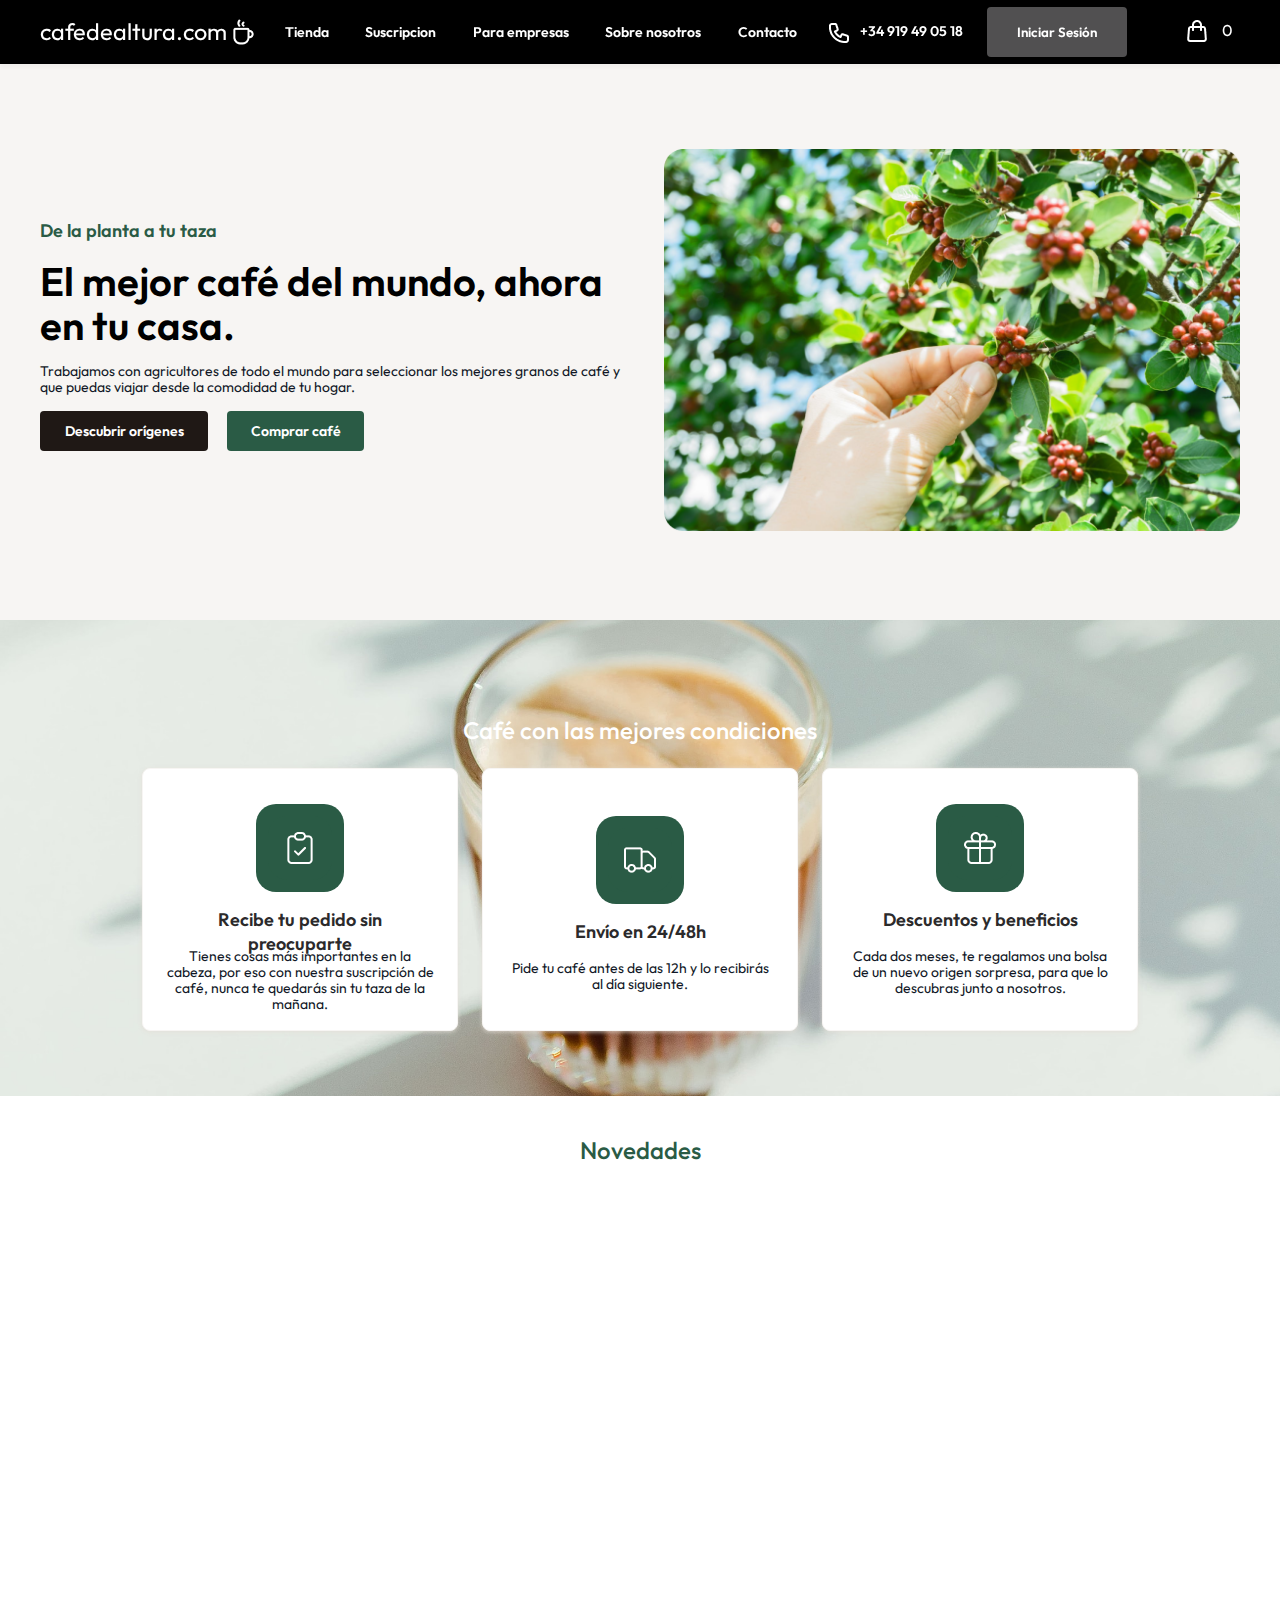
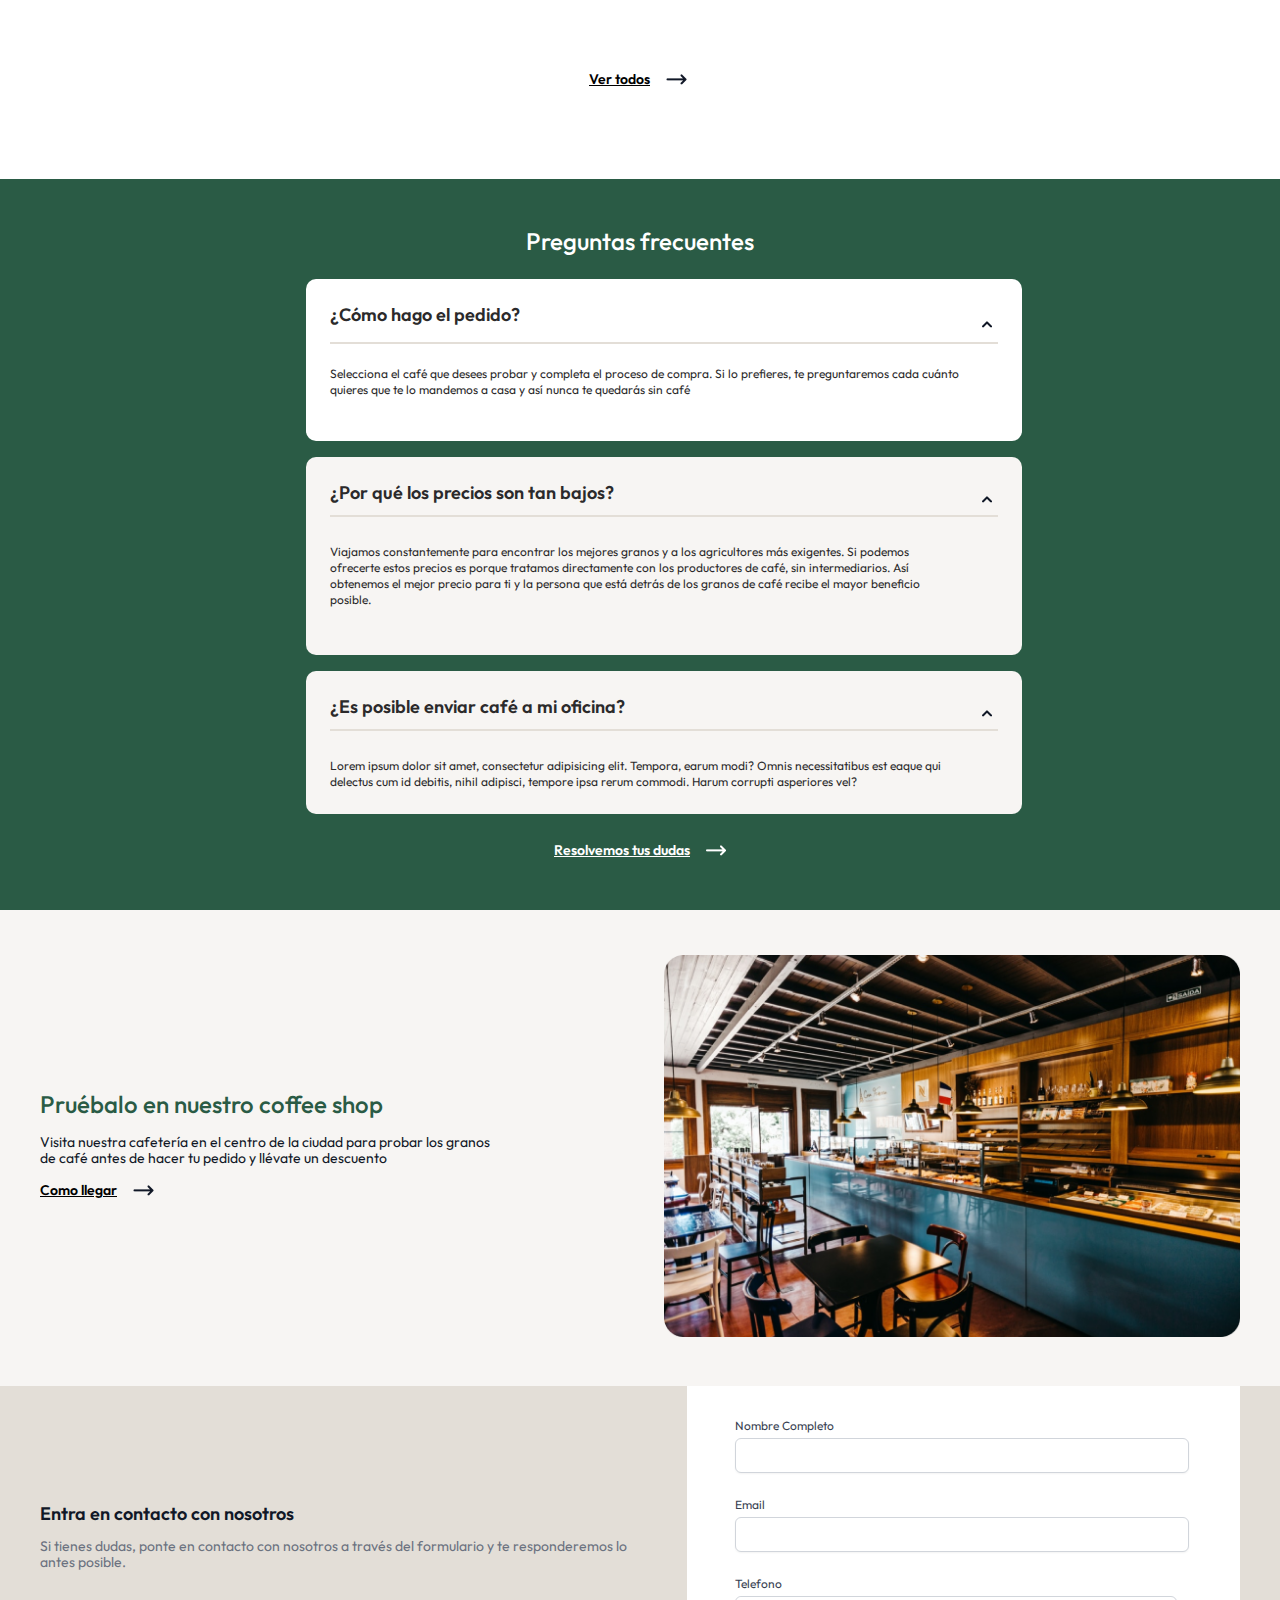
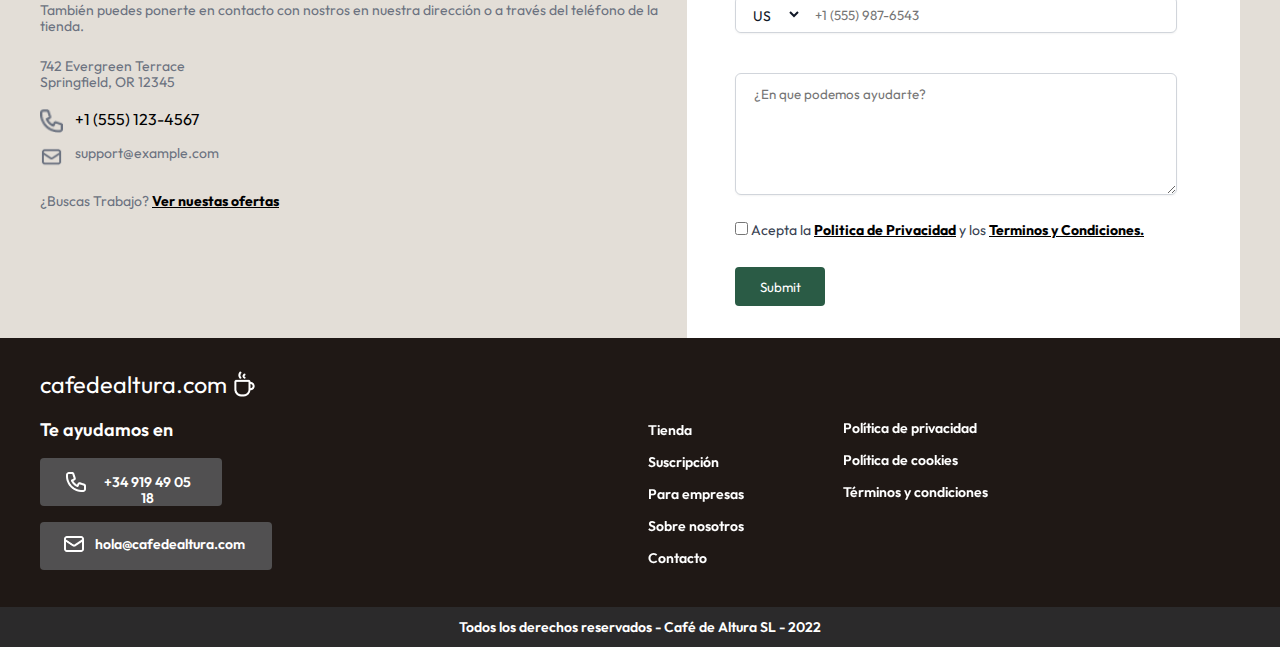
==== commit 92b15de7: "Completed" ====
--- a/index.html
+++ b/index.html
@@ -16,22 +16,22 @@
   <body>
     <!-- #region Header -->
     <header>
-      <div class="logo">
+      <a href="./index.html" class="logo"><div class="logo">
         <p id="textLogo">cafedealtura.com</p>
         <img src="/images/Vector.png" alt="taza de cafe" text />
-      </div>
+      </div></a>
       <div class="menu">
-        <a href="./tienda.html" target="_blank" class="textMenu">Tienda</a>
-        <a href="./suscripcion.html" target="_blank" class="textMenu"
+        <a href="./tienda/tienda.html" class="textMenu">Tienda</a>
+        <a href="./links/suscripcion.html"  class="textMenu"
           >Suscripcion</a
         >
-        <a href="./paraEmpresas.html" target="_blank" class="textMenu"
+        <a href="./links/paraEmpresas.html"  class="textMenu"
           >Para empresas</a
         >
-        <a href="./sobreNosotros.html" target="_blank" class="textMenu"
+        <a href="./links/sobreNosotros.html"  class="textMenu"
           >Sobre nosotros</a
         >
-        <a href="./Contactos.html" target="_blank" class="textMenu">Contacto</a>
+        <a href="./links/Contactos.html"  class="textMenu">Contacto</a>
       </div>
       <div id="contact">
         <div id="telNavBar">
@@ -39,13 +39,37 @@
           <a href="" id="phoneNumber">+34 919 49 05 18</a>
         </div>
         <div id="boxButton">
-          <a href="./inicioSesion/inicioS.html" target="_blank"><button id="buttonSession">Iniciar Sesión</button></a>
-        </div>
-      </div>
-      <div>
-        <a href="./car.html" target="_blank" id="buyCar"
+          <a href="./inicioSesion/inicioS.html" ><button id="buttonSession">Iniciar Sesión</button></a>
+        </div>
+      </div>
+      <div class="containerCart">
+        <button id="buyCar"
           ><img src="/images/Carr.png" alt="Car Shopping"
-        /></a>
+        /></button>
+        <div class="countProducts">
+          <span id="count">0</span>
+        </div>
+        <div class="containerProducts cartHidden">
+            <div class="cartProduct">
+            <div class="infoProduct">
+              <!-- <span class="cantidadProducto"></span>
+              <div class="tituloProducto"></div>
+              <span class="precioProducto"></span> -->
+            </div>
+            <!-- <div class="deleteProduct">
+               <svg class="btnDelete" fill="none" stroke="currentColor" stroke-width="1.5" viewBox="0 0 24 24" xmlns="http://www.w3.org/2000/svg" aria-hidden="true">
+                <path stroke-linecap="round" stroke-linejoin="round" d="M14.74 9l-.346 9m-4.788 0L9.26 9m9.968-3.21c.342.052.682.107 1.022.166m-1.022-.165L18.16 19.673a2.25 2.25 0 01-2.244 2.077H8.084a2.25 2.25 0 01-2.244-2.077L4.772 5.79m14.456 0a48.108 48.108 0 00-3.478-.397m-12 .562c.34-.059.68-.114 1.022-.165m0 0a48.11 48.11 0 013.478-.397m7.5 0v-.916c0-1.18-.91-2.164-2.09-2.201a51.964 51.964 0 00-3.32 0c-1.18.037-2.09 1.022-2.09 2.201v.916m7.5 0a48.667 48.667 0 00-7.5 0"></path>
+              </svg> -->
+            <!-- </div> --> 
+          </div>
+          
+          
+
+          <div class="totalPrecio">
+            <h3>Total</h3>
+            <span id="totalPagar"></span>
+          </div>
+        </div>
       </div>
     </header>
     <!-- #endregion -->
@@ -60,7 +84,7 @@
           hogar.
         </p>
         <div id="boxButton2">
-          <a href="./sobreNosotros.html" target="_blank"
+          <a href="./links/sobreNosotros.html" 
             ><button id="buttonOrg">Descubrir orígenes</button></a
           >
           <a href="#sectionNov"><button id="buttonBuy">Comprar café</button></a>
@@ -110,7 +134,7 @@
       <article>
         <h2 id="nov">Novedades</h2>
       </article>
-      <article id="products">
+      <article class="products">
         <!-- <div>
                 <img src="/images/cafe costa rica.png" alt="Coffee Costa Rica">
                 <a href="">
@@ -145,7 +169,7 @@
             </div> -->
       </article>
       <article class="seeAll">
-        <a href="./tienda.html" target="_blank">Ver todos</a>
+        <a href="./tienda/tienda.html">Ver todos</a>
         <img src="/images/flechita.png" alt="Flecha" />
       </article>
     </section>
@@ -168,13 +192,13 @@
           </div>
           
         </div>
-        <article id="pOrder">
-          <p >
+        
+          <p class="pOrder">
           Selecciona el café que desees probar y completa el proceso de
           compra. Si lo prefieres, te preguntaremos cada cuánto quieres que te
           lo mandemos a casa y así nunca te quedarás sin café
         </p>
-      </article>
+      
         </div>
         <div>
           <div id="lowPrices">
@@ -187,7 +211,7 @@
             /></button>
           </div>
         </div>
-        <article id="pLowerPrice">
+        <article class="pLowerPrice">
             <p >
             Viajamos constantemente para encontrar los mejores granos y a los
             agricultores más exigentes. Si podemos ofrecerte estos precios es
@@ -209,7 +233,7 @@
             /></button>
           </div> 
         </div>
-        <article id="pSend">
+        <article class="pSend">
             <p >
             Lorem ipsum dolor sit amet, consectetur adipisicing elit. Tempora,
             earum modi? Omnis necessitatibus est eaque qui delectus cum id
@@ -221,7 +245,7 @@
         
       </article>
       <article id="questions">
-        <a href="">Resolvemos tus dudas</a>
+        <a href="./links/Contactos.html">Resolvemos tus dudas</a>
         <img src="/images/Flecha blanca.png" alt="Flecha" />
       </article>
     </section>
@@ -236,7 +260,7 @@
             granos de café antes de hacer tu pedido y llévate un descuento
           </p>
           <div>
-            <a href="#contactSection">Como llegar</a>
+            <a href="https://www.google.com/maps/search/742+Evergreen+Terrace++Springfield,+OR+12345/@44.11915,-123.2225712,7z/data=!3m1!4b1?entry=ttu" >Como llegar</a>
             <img src="/images/flechita.png" alt="Flecha" id="arrowNov" />
           </div>
         </article>
@@ -278,7 +302,7 @@
             </div>
             <p class="paragraph">
               ¿Buscas Trabajo?
-              <a href="./ofertasTrabajo.html" target="_blank"
+              <a href="./links/ofertasTrabajo.html" 
                 ><b> Ver nuestas ofertas</b></a
               >
             </p>
@@ -326,8 +350,8 @@
             <div id="policy">
               <input type="checkbox" name="" id="checkbox" />
               <label for=""
-                >Acepta la <a href=""><b>Politica de Privacidad</b></a> y los
-                <a href=""><b>Terminos y Condiciones.</b></a></label
+                >Acepta la <a href="./links/politicasPrivacidad.html"><b>Politica de Privacidad</b></a> y los
+                <a href="./links/terminosCondiciones.html"><b>Terminos y Condiciones.</b></a></label
               >
             </div>
             <input type="submit" id="sendButton"></input>
@@ -339,10 +363,10 @@
     <!-- #region footer -->
     <footer>
       <section id="terminos">
-        <article class="logo">
+        <a href="./index.html" class="logo"><article class="logo">
           <p id="logoFooter">cafedealtura.com</p>
           <img src="/images/Vector.png" alt="taza de cafe" text />
-        </article>
+        </article></a>
         <article id="storeSection">
           <div id="helpSection">
             <h3>Te ayudamos en</h3>
@@ -358,27 +382,27 @@
             </button>
           </div>
           <div id="subscription">
-            <a href="./tienda.html" target="_blank">Tienda</a>
-            <a href="./suscripcion.html" target="_blank">Suscripción</a>
-            <a href="./paraEmpresas.html" target="_blank">Para empresas</a>
-            <a href="./sobreNosotros.html" target="_blank">Sobre nosotros</a>
-            <a href="./Contactos.html" target="_blank">Contacto</a>
+            <a href="./tienda/tienda.html" >Tienda</a>
+            <a href="./links/suscripcion.html" >Suscripción</a>
+            <a href="./links/paraEmpresas.html" >Para empresas</a>
+            <a href="./links/sobreNosotros.html" >Sobre nosotros</a>
+            <a href="./links/Contactos.html" >Contacto</a>
           </div>
           <div id="cookies">
-            <a href="./politicasPrivacidad.html" target="_blank"
+            <a href="./links/politicasPrivacidad.html" 
               >Política de privacidad</a
             >
-            <a href="./politicaCookies.html" target="_blank"
+            <a href="./links/politicaCookies.html" 
               >Política de cookies</a
             >
-            <a href="./terminosCondiciones.html" target="_blank"
+            <a href="./links/terminosCondiciones.html" 
               >Términos y condiciones</a
             >
           </div>
         </article>
       </section>
       <section id="rightsReserved">
-        <a href="./derechosReservados.html" target="_blank"
+        <a href="./links/derechosReservados.html" 
           >Todos los derechos reservados - Café de Altura SL - 2022</a
         >
       </section>
--- a/style/style.css
+++ b/style/style.css
@@ -1,581 +1,681 @@
 * {
-    margin: 0;
-    font-family: 'Outfit', sans-serif;
+  margin: 0;
+  font-family: "Outfit", sans-serif;
 }
 
 body {
-    width: 100%;
+  width: 100%;
 }
 
 /* #region header */
 header {
-    background-color: black;
-    box-shadow: 0px 4px 4px rgba(0, 0, 0, 0.03);
-    color: white;
-    display: flex;
-    flex-direction: row;
-    justify-content: space-between;
-    align-items: center;
-    padding: 12px 40px;
-
-}
+  position: sticky;
+  top: 0px;
+  /* width: 96%; */
+  background-color: black;
+  box-shadow: 0px 4px 4px rgba(0, 0, 0, 0.03);
+  color: white;
+  display: flex;
+  flex-direction: row;
+  justify-content: space-between;
+  align-items: center;
+  padding: 12px 40px;
+}
+
 
 .logo {
-    display: flex;
-    flex-direction: row;
-    align-items: center;
-    padding: 0;
-    gap: 7.33px;
-    width: 213.86px;
-    height: 36px;
+  display: flex;
+  flex-direction: row;
+  align-items: center;
+  padding: 0;
+  gap: 7.33px;
+  width: 213.86px;
+  height: 36px;
+  color: white;
+  text-decoration: none;
 }
 
 #textLogo {
-    width: 186px;
-    height: 36px;
-    font-family: 'Outfit', sans-serif;
+  width: 186px;
+  height: 36px;
+  font-family: "Outfit", sans-serif;
+  font-style: normal;
+  font-weight: 400;
+  font-size: 23.4628px;
+  line-height: 35px;
+}
+
+.menu {
+  display: flex;
+  flex-direction: row;
+  justify-content: space-between;
+  align-items: flex-start;
+  padding: 0px;
+  gap: 16px;
+  width: 512px;
+}
+
+.textMenu {
+  font-family: "Outfit", sans-serif;
+  font-style: normal;
+  font-weight: 600;
+  font-size: 14px;
+  line-height: 16px;
+  color: white;
+  text-decoration: none;
+}
+
+#contact {
+  display: flex;
+  flex-direction: row;
+  align-items: center;
+  gap: 24px;
+  width: 320px;
+  height: 40px;
+}
+
+#phoneNumber {
+  font-family: "Outfit", sans-serif;
+  font-style: normal;
+  font-weight: 600;
+  font-size: 14px;
+  line-height: 16px;
+  text-decoration: none;
+  color: white;
+}
+
+#telNavBar {
+  display: flex;
+  justify-content: center;
+  gap: 11px;
+  padding-top: 5px;
+}
+
+#buttonSession {
+  background-color: #515051;
+  background-size: contain;
+  border-radius: 4px;
+  padding: 12px 24px;
+  width: 140px;
+  height: 50px;
+  border: none;
+  font-family: "Outfit", sans-serif;
+  font-style: normal;
+  font-weight: 600;
+  font-size: 14;
+  line-height: 16px;
+  text-decoration: none;
+  color: white;
+  cursor: pointer;
+}
+#buyCar {
+  background-color: transparent;
+  border: 0px;
+  cursor: pointer;
+}
+.countProducts {
+  /* position: absolute;
+    top: 55%; */
+  color: #ffffff;
+  right: 0;
+  background-color: #000000;
+  width: 25px;
+  height: 25px;
+  display: flex;
+  justify-content: center;
+  align-items: center;
+  border-radius: 50%;
+}
+.containerCart {
+  display: flex;
+}
+.cartHidden {
+  display: none;
+}
+.containerProducts {
+  position: absolute;
+  top: 61px;
+  right: 5px;
+  background-color: #ffffff;
+  width: 600px;
+  z-index: 1;
+  color: #000000;
+  box-shadow: 0 10px 20px rgba(0, 0, 0, 0.2);
+  border-radius: 10px;
+  background-color: #e3ded7;
+}
+.btnDelete {
+  width: 45px;
+  height: 45px;
+  cursor: pointer;
+}
+.btnDelete:hover {
+  stroke: red;
+}
+.cartProduct {
+  display: flex;
+  justify-content: space-between;
+  align-items: center;
+  padding: 30px 0px 30px 30px;
+  border-bottom: 1px solid rgba(0, 0, 0, 0.2);
+}
+.infoProduct {
+  display: flex;
+  flex-direction: column;
+  justify-content: space-between;
+  align-items: center;
+  flex: 0.8;
+  gap: 1em;
+}
+.productsCart {
+  display: flex;
+
+  justify-content: space-between;
+  align-items: center;
+  flex: 0.8;
+  gap: 1em;
+}
+.cantidadProducto {
+  font-weight: 400;
+  font-size: 20px;
+}
+
+.tituloProducto {
+  font-size: 20px;
+  display: flex;
+
+  justify-content: center;
+  align-items: center;
+}
+.precioProducto {
+  font-weight: 700;
+  font-size: 20px;
+  margin-left: 10px;
+}
+.totalPrecio {
+  display: flex;
+  justify-content: center;
+  align-items: center;
+  padding: 20px 0;
+  gap: 20px;
+}
+.totalPrecio h3 {
+  font-size: 20px;
+  font-weight: 700;
+}
+.totalPrecio span {
+  font-size: 20px;
+  font-weight: 900;
+}
+
+/* #endregion */
+
+/* #region imagen del cafe */
+#description {
+  display: flex;
+  flex-direction: row;
+  justify-content: space-between;
+  align-items: flex-start;
+  padding: 85px 40px;
+  gap: 8px;
+  background: rgba(227, 222, 215, 0.3);
+  box-shadow: 0px 4px 4px rgba(0, 0, 0, 0.25);
+}
+
+.cup {
+  display: flex;
+  flex-direction: column;
+  align-items: flex-start;
+  padding: 70px 0px 0px 0px;
+  gap: 16px;
+}
+
+#cupPlant {
+  color: #2a5b45;
+  width: 588px;
+  height: 24px;
+  font-family: "Outfit";
+  font-style: normal;
+  font-weight: 600;
+  font-size: 18px;
+  line-height: 24px;
+}
+
+#world {
+  width: 588px;
+  height: 88px;
+  font-family: "Outfit";
+  font-style: normal;
+  font-weight: 600;
+  font-size: 40px;
+  line-height: 44px;
+  color: #000000;
+}
+
+#weWork {
+  width: 588px;
+  height: 32px;
+  font-family: "Outfit";
+  font-style: normal;
+  font-weight: 400;
+  font-size: 14px;
+  line-height: 16px;
+  color: #111827;
+}
+
+#buttonOrg {
+  width: 168px;
+  height: 40px;
+  background: #1f1815;
+  border-radius: 4px;
+  border: none;
+  margin-right: 16px;
+  font-family: "Outfit";
+  font-style: normal;
+  font-weight: 600;
+  font-size: 14px;
+  line-height: 16px;
+  color: #ffffff;
+  cursor: pointer;
+}
+
+#buttonBuy {
+  width: 137px;
+  height: 40px;
+  background: #2a5b45;
+  border-radius: 4px;
+  border: none;
+  font-family: "Outfit";
+  font-style: normal;
+  font-weight: 600;
+  font-size: 14px;
+  line-height: 16px;
+  color: #ffffff;
+  cursor: pointer;
+}
+
+#boxCupCoffee {
+  width: 48%;
+}
+
+#cupCoffee {
+  width: 100%;
+  height: 100%;
+}
+
+/* #endregion */
+
+/* #region Condiciones */
+#service {
+  background-image: url(/images/Background\ coffee.jfif);
+  background-size: cover;
+  background-repeat: no-repeat;
+  background-position: center;
+  height: 380px;
+  display: flex;
+  flex-direction: column;
+  justify-content: center;
+  align-items: center;
+  padding: 48px 147px;
+  gap: 24px;
+}
+
+#conditions {
+  text-align: center;
+  font-style: normal;
+  font-weight: 500;
+  font-size: 24px;
+  line-height: 28px;
+  color: #ffffff;
+}
+
+#cardWrapper {
+  display: flex;
+  flex-direction: row;
+  align-items: flex-start;
+  padding: 0px;
+  gap: 24px;
+  width: 996px;
+  height: 232px;
+}
+
+.card {
+  box-sizing: border-box;
+  display: flex;
+  flex-direction: column;
+  justify-content: center;
+  align-items: center;
+  padding: 0px;
+  gap: 16px;
+  width: 316px;
+  height: 263px;
+  background: #ffffff;
+  border: 1px solid #f7f5f3;
+  box-shadow: 0px 1px 4px rgba(227, 222, 215, 0.8);
+  border-radius: 8px;
+}
+
+.card img {
+  display: flex;
+  flex-direction: column;
+  align-items: flex-start;
+  padding: 12px;
+  gap: 8px;
+  width: 64px;
+  height: 64px;
+  background: #2a5b45;
+  border-radius: 20px;
+}
+
+.card h3 {
+  width: 268px;
+  height: 24px;
+  font-family: "Outfit";
+  font-style: normal;
+  font-weight: 600;
+  font-size: 18px;
+  line-height: 24px;
+  text-align: center;
+  color: #2b2a2b;
+}
+
+.card p {
+  width: 268px;
+  height: 48px;
+  font-family: "Outfit";
+  font-style: normal;
+  font-weight: 400;
+  font-size: 14px;
+  line-height: 16px;
+  text-align: center;
+  color: #111827;
+}
+
+#truck {
+  margin-top: 25px;
+}
+
+/* #endregion */
+
+/* #region Novedades */
+
+#sectionNov {
+  display: flex;
+  flex-direction: column;
+  align-items: center;
+  padding: 40px;
+  gap: 40px;
+  height: 603.39px;
+}
+
+#nov {
+  width: 120px;
+  height: 28px;
+  font-family: "Outfit";
+  font-style: normal;
+  font-weight: 500;
+  font-size: 24px;
+  line-height: 28px;
+  color: #2a5b45;
+}
+
+.products {
+  display: flex;
+  flex-direction: row;
+  justify-content: center;
+  align-items: center;
+  padding: 0px;
+  gap: 24px;
+  width: 1200px;
+  height: 391.39px;
+}
+
+.products > div {
+  box-sizing: border-box;
+  display: flex;
+  flex-direction: column;
+  justify-content: flex-end;
+  align-items: center;
+  padding: 24px;
+  gap: 24px;
+  width: 282px;
+  height: 391.39px;
+  border: 1px solid #e3ded7;
+  border-radius: 8px;
+  cursor: pointer;
+}
+
+.products > div:hover {
+  background: #f7f5f3;
+}
+
+.products > div:hover button {
+  background: #2a5b45;
+}
+
+.products > div > a {
+  font-family: "Outfit";
+  font-style: normal;
+  font-weight: 600;
+  font-size: 14px;
+  line-height: 16px;
+  text-align: center;
+  color: #000000;
+  text-decoration: none;
+}
+
+.products > div > p {
+  font-family: "Outfit";
+  font-style: normal;
+  font-weight: 400;
+  font-size: 14px;
+  line-height: 16px;
+  text-align: center;
+  color: #000000;
+}
+
+.buttonProducts {
+  box-sizing: border-box;
+  display: flex;
+  flex-direction: row;
+  align-items: flex-start;
+  padding: 8px;
+  gap: 8px;
+  width: 59px;
+  height: 34px;
+  background: rgba(42, 91, 69, 0.7);
+  border-radius: 4px;
+  border: none;
+  color: #ffffff;
+  cursor: pointer;
+}
+
+.seeAll {
+  display: flex;
+  flex-direction: row;
+  align-items: center;
+  padding: 2em;
+  padding-left: 5em;
+  gap: 16px;
+  width: 150px;
+  height: 24px;
+}
+
+.seeAll > a {
+  font-family: "Outfit";
+  font-style: normal;
+  font-weight: 600;
+  font-size: 14px;
+  line-height: 16px;
+  color: #000000;
+}
+
+.seeAll img {
+  cursor: pointer;
+}
+
+/* #endregion */
+
+/* #region FAQ */
+.faq {
+  display: flex;
+  flex-direction: column;
+  align-items: center;
+  padding: 48px 386px;
+  gap: 24px;
+  background: #2a5b45;
+  /* height: 520px; */
+}
+
+.faqTittle > h2 {
+  height: 28px;
+  font-family: "Outfit";
+  font-style: normal;
+  font-weight: 500;
+  font-size: 24px;
+  line-height: 28px;
+  color: #ffffff;
+}
+
+.faqContent {
+  display: flex;
+  flex-direction: column;
+  align-items: flex-start;
+  padding: 0px;
+  gap: 16px;
+  width: 668px;
+}
+
+#placeOrder {
+  display: flex;
+  flex-direction: column;
+  align-items: flex-start;
+  padding: 24px;
+  /* gap: 16px; */
+  width: 668px;
+  height: 17px;
+  background: #ffffff;
+  /* border-radius: 10px; */
+  border-top-left-radius: 10px;
+  border-top-right-radius: 10px;
+  transition: all 1s ease-in;
+}
+
+#placeOrder div {
+  display: flex;
+  flex-direction: row;
+  justify-content: space-between;
+  align-items: center;
+  padding: 0px;
+  /* gap: 439px; */
+  border-bottom: 2px solid;
+  border-color: #e3ded7;
+  width: 100%;
+}
+
+#placeOrder > div > h3 {
+  font-family: "Outfit";
+  font-style: normal;
+  font-weight: 600;
+  font-size: 18px;
+  line-height: 24px;
+  display: flex;
+  align-items: flex-end;
+  color: #2b2a2b;
+  padding-bottom: 15px;
+}
+
+.pOrder {
+  display: flex;
+  flex-direction: column;
+  align-items: flex-start;
+  padding: 24px;
+  gap: 16px;
+  width: 668px;
+  height: 70px;
+  background: #ffffff;
+  border-bottom-left-radius: 10px;
+  border-bottom-right-radius: 10px;
+  transition: all 1s linear;
+  opacity: 100;
+  display: flex;
+  justify-content: center;
+  padding-top: 3px;
+  font-family: "Outfit";
+  font-style: normal;
+  font-weight: 400;
+  font-size: 12px;
+  line-height: 16px;
+  color: #2b2a2b;
+}
+#segundaPregunta{
+    width: 100%;
+}
+#lowPrices {
+  display: flex;
+  flex-direction: column;
+  align-items: flex-start;
+  padding: 24px;
+  gap: 16px;
+  width: 668px;
+  height: 12px;
+  background: #f7f5f3;
+  /* border-radius: 10px; */
+  border-top-left-radius: 10px;
+  border-top-right-radius: 10px;
+  transition: all 1s ease-in;
+}
+
+#lowPrices div {
+  display: flex;
+  flex-direction: row;
+  justify-content: space-between;
+  align-items: center;
+  padding: 0px;
+  gap: 0px;
+  border-bottom: 2px solid;
+  border-color: #e3ded7;
+  width: 100%;
+}
+
+#lowPrices > div > h3 {
+  font-family: "Outfit";
+  font-style: normal;
+  font-weight: 600;
+  font-size: 18px;
+  line-height: 24px;
+  display: flex;
+  align-items: flex-end;
+  color: #2b2a2b;
+  width: 100%;
+  padding-bottom: 10px;
+}
+
+.pLowerPrice {
+  display: flex;
+  flex-direction: column;
+  align-items: flex-start;
+  padding: 24px;
+  gap: 16px;
+  width: 668px;
+  height: 90px;
+  background: #f7f5f3;
+  /* border-radius: 10px; */
+  border-bottom-left-radius: 10px;
+  border-bottom-right-radius: 10px;
+  opacity: 100;
+  transition: all 1s linear;
+}
+
+.pLowerPrice > p {
+    font-family: "Outfit";
     font-style: normal;
     font-weight: 400;
-    font-size: 23.4628px;
-    line-height: 35px;
-}
-
-.menu {
-    display: flex;
-    flex-direction: row;
-    justify-content: space-between;
-    align-items: flex-start;
-    padding: 0px;
-    gap: 16px;
-    width: 512px;
-}
-
-.textMenu {
-    font-family: 'Outfit', sans-serif;
-    font-style: normal;
-    font-weight: 600;
-    font-size: 14px;
-    line-height: 16px;
-    color: white;
-    text-decoration: none;
-}
-
-#contact {
-    display: flex;
-    flex-direction: row;
-    align-items: center;
-    gap: 24px;
-    width: 320px;
-    height: 40px;
-}
-
-#phoneNumber {
-    font-family: 'Outfit', sans-serif;
-    font-style: normal;
-    font-weight: 600;
-    font-size: 14px;
-    line-height: 16px;
-    text-decoration: none;
-    color: white;
-}
-
-#telNavBar {
-    display: flex;
-    justify-content: center;
-    gap: 11px;
-    padding-top: 5px;
-
-}
-
-#buttonSession {
-    background-color: #515051;
-    background-size: contain;
-    border-radius: 4px;
-    padding: 12px 24px;
-    width: 140px;
-    height: 50px;
-    border: none;
-    font-family: 'Outfit', sans-serif;
-    font-style: normal;
-    font-weight: 600;
-    font-size: 14;
-    line-height: 16px;
-    text-decoration: none;
-    color: white;
-    cursor: pointer;
-}
-
-/* #endregion */
-
-/* #region imagen del cafe */
-#description {
-    display: flex;
-    flex-direction: row;
-    justify-content: space-between;
-    align-items: flex-start;
-    padding: 48px 40px;
-    gap: 8px;
-    background: rgba(227, 222, 215, 0.3);
-    box-shadow: 0px 4px 4px rgba(0, 0, 0, 0.25);
-
-}
-
-.cup {
-    display: flex;
-    flex-direction: column;
-    align-items: flex-start;
-    padding: 70px 0px 0px 0px;
-    gap: 16px;
-
-}
-
-#cupPlant {
-    color: #2A5B45;
-    width: 588px;
-    height: 24px;
-    font-family: 'Outfit';
-    font-style: normal;
-    font-weight: 600;
-    font-size: 18px;
-    line-height: 24px;
-}
-
-#world {
-    width: 588px;
-    height: 88px;
-    font-family: 'Outfit';
-    font-style: normal;
-    font-weight: 600;
-    font-size: 40px;
-    line-height: 44px;
-    color: #000000;
-}
-
-#weWork {
-    width: 588px;
-    height: 32px;
-    font-family: 'Outfit';
-    font-style: normal;
-    font-weight: 400;
-    font-size: 14px;
-    line-height: 16px;
-    color: #111827;
-}
-
-#buttonOrg {
-    width: 168px;
-    height: 40px;
-    background: #1F1815;
-    border-radius: 4px;
-    border: none;
-    margin-right: 16px;
-    font-family: 'Outfit';
-    font-style: normal;
-    font-weight: 600;
-    font-size: 14px;
-    line-height: 16px;
-    color: #FFFFFF;
-    cursor: pointer;
-}
-
-#buttonBuy {
-    width: 137px;
-    height: 40px;
-    background: #2A5B45;
-    border-radius: 4px;
-    border: none;
-    font-family: 'Outfit';
-    font-style: normal;
-    font-weight: 600;
-    font-size: 14px;
-    line-height: 16px;
-    color: #FFFFFF;
-    cursor: pointer;
-}
-
-#boxCupCoffee {
-    width: 48%;
-}
-
-#cupCoffee {
-    width: 100%;
-    height: 100%;
-}
-
-/* #endregion */
-
-/* #region Condiciones */
-#service {
-    background-image: url(/images/Background\ coffee.jfif);
-    background-size: cover;
-    background-repeat: no-repeat;
-    background-position: center;
-    height: 380px;
-    display: flex;
-    flex-direction: column;
-    justify-content: center;
-    align-items: center;
-    padding: 48px 147px;
-    gap: 24px;
-}
-
-#conditions {
-    text-align: center;
-    font-style: normal;
-    font-weight: 500;
-    font-size: 24px;
-    line-height: 28px;
-    color: #FFFFFF;
-}
-
-#cardWrapper {
-    display: flex;
-    flex-direction: row;
-    align-items: flex-start;
-    padding: 0px;
-    gap: 24px;
-    width: 996px;
-    height: 232px;
-}
-
-.card {
-    box-sizing: border-box;
-    display: flex;
-    flex-direction: column;
-    justify-content: center;
-    align-items: center;
-    padding: 0px;
-    gap: 16px;
-    width: 316px;
-    height: 263px;
-    background: #FFFFFF;
-    border: 1px solid #F7F5F3;
-    box-shadow: 0px 1px 4px rgba(227, 222, 215, 0.8);
-    border-radius: 8px;
-}
-
-.card img {
-    display: flex;
-    flex-direction: column;
-    align-items: flex-start;
-    padding: 12px;
-    gap: 8px;
-    width: 64px;
-    height: 64px;
-    background: #2A5B45;
-    border-radius: 20px;
-}
-
-.card h3 {
-    width: 268px;
-    height: 24px;
-    font-family: 'Outfit';
-    font-style: normal;
-    font-weight: 600;
-    font-size: 18px;
-    line-height: 24px;
-    text-align: center;
-    color: #2B2A2B;
-}
-
-.card p {
-    width: 268px;
-    height: 48px;
-    font-family: 'Outfit';
-    font-style: normal;
-    font-weight: 400;
-    font-size: 14px;
-    line-height: 16px;
-    text-align: center;
-    color: #111827;
-
-}
-
-#truck {
-    margin-top: 25px;
-}
-
-/* #endregion */
-
-/* #region Novedades */
-
-#sectionNov {
-    display: flex;
-    flex-direction: column;
-    align-items: center;
-    padding: 40px;
-    gap: 40px;
-    height: 603.39px;
-}
-
-#nov {
-    width: 120px;
-    height: 28px;
-    font-family: 'Outfit';
-    font-style: normal;
-    font-weight: 500;
-    font-size: 24px;
-    line-height: 28px;
-    color: #2A5B45;
-}
-
-#products {
-    display: flex;
-    flex-direction: row;
-    justify-content: center;
-    align-items: center;
-    padding: 0px;
-    gap: 24px;
-    width: 1200px;
-    height: 391.39px;
-}
-
-#products>div {
-    box-sizing: border-box;
-    display: flex;
-    flex-direction: column;
-    justify-content: flex-end;
-    align-items: center;
-    padding: 24px;
-    gap: 24px;
-    width: 282px;
-    height: 391.39px;
-    border: 1px solid #E3DED7;
-    border-radius: 8px;
-    cursor: pointer;
-}
-
-#products>div:hover {
-    background: #F7F5F3;
-}
-
-#products>div:hover button {
-    background: #2A5B45;
-}
-
-#products>div>a {
-    font-family: 'Outfit';
-    font-style: normal;
-    font-weight: 600;
-    font-size: 14px;
-    line-height: 16px;
-    text-align: center;
-    color: #000000;
-    text-decoration: none;
-}
-
-#products>div>p {
-    font-family: 'Outfit';
-    font-style: normal;
-    font-weight: 400;
-    font-size: 14px;
-    line-height: 16px;
-    text-align: center;
-    color: #000000;
-}
-
-.buttonProducts {
-    box-sizing: border-box;
-    display: flex;
-    flex-direction: row;
-    align-items: flex-start;
-    padding: 8px;
-    gap: 8px;
-    width: 59px;
-    height: 34px;
-    background: rgba(42, 91, 69, 0.7);
-    border-radius: 4px;
-    border: none;
-    color: #FFFFFF;
-    cursor: pointer;
-}
-
-.seeAll {
-    display: flex;
-    flex-direction: row;
-    align-items: center;
-    padding: 2em;
-    padding-left: 5em;
-    gap: 16px;
-    width: 150px;
-    height: 24px;
-}
-
-.seeAll>a {
-    font-family: 'Outfit';
-    font-style: normal;
-    font-weight: 600;
-    font-size: 14px;
-    line-height: 16px;
-    color: #000000;
-}
-
-.seeAll img {
-    cursor: pointer;
-}
-
-/* #endregion */
-
-/* #region FAQ */
-.faq {
-    display: flex;
-    flex-direction: column;
-    align-items: center;
-    padding: 48px 386px;
-    gap: 24px;
-    background: #2A5B45;
-    /* height: 520px; */
-}
-
-.faqTittle>h2 {
-    height: 28px;
-    font-family: 'Outfit';
-    font-style: normal;
-    font-weight: 500;
-    font-size: 24px;
-    line-height: 28px;
-    color: #FFFFFF;
-}
-
-.faqContent {
-    display: flex;
-    flex-direction: column;
-    align-items: flex-start;
-    padding: 0px;
-    gap: 16px;
-    width: 668px;
-
-}
-
-#placeOrder {
-    display: flex;
-    flex-direction: column;
-    align-items: flex-start;
-    padding: 24px;
-    /* gap: 16px; */
-    width: 668px;
-    height: 17px;
-    background: #FFFFFF;
-    /* border-radius: 10px; */
-    border-top-left-radius: 10px;
-    border-top-right-radius: 10px;
-    
-}
-
-#placeOrder div {
-    display: flex;
-    flex-direction: row;
-    justify-content: space-between;
-    align-items: center;
-    padding: 0px;
-    /* gap: 439px; */
-    border-bottom: 2px solid;
-    border-color: #E3DED7;
-    width: 100%;
-
-
-}
-
-#placeOrder>div>h3 {
-    font-family: 'Outfit';
-    font-style: normal;
-    font-weight: 600;
-    font-size: 18px;
-    line-height: 24px;
-    display: flex;
-    align-items: flex-end;
-    color: #2B2A2B;
-    padding-bottom: 15px;
-}
-
-#pOrder {
-    display: flex;
-    flex-direction: column;
-    align-items: flex-start;
-    padding: 24px;
-    gap: 16px;
-    width: 668px;
-    /* height: 95px; */
-    background: #FFFFFF;
-    border-bottom-left-radius: 10px;
-    border-bottom-right-radius: 10px;
-}
-
-#pOrder>p {
-    display: flex;
-    justify-content: center;
-    padding-top: 3px;
-    font-family: 'Outfit';
-    font-style: normal;
-    font-weight: 400;
-    font-size: 12px;
-    line-height: 16px;
-    color: #2B2A2B;
-    width: 100%;
-}
-
-#lowPrices {
-    display: flex;
-    flex-direction: column;
-    align-items: flex-start;
-    padding: 24px;
-    gap: 16px;
-    width: 668px;
-    height: 12px;
-    background: #F7F5F3;
-    /* border-radius: 10px; */
-    border-top-left-radius: 10px;
-    border-top-right-radius: 10px;
-}
-
-#lowPrices div {
-    display: flex;
-    flex-direction: row;
-    justify-content: space-between;
-    align-items: center;
-    padding: 0px;
-    gap: 0px;
-    border-bottom: 2px solid;
-    border-color: #E3DED7;
-    width: 100%;
-}
-
-#lowPrices>div>h3 {
-    font-family: 'Outfit';
-    font-style: normal;
-    font-weight: 600;
-    font-size: 18px;
-    line-height: 24px;
-    display: flex;
-    align-items: flex-end;
-    color: #2B2A2B;
-    width: 100%;
-    padding-bottom: 10px;
-}
-
-#pLowerPrice {
-    display: flex;
-    flex-direction: column;
-    align-items: flex-start;
-    padding: 24px;
-    gap: 16px;
-    width: 668px;
-    /* height: 110px; */
-    background: #F7F5F3;
-    /* border-radius: 10px; */
-    border-bottom-left-radius: 10px;
-    border-bottom-right-radius: 10px;
-}
-
-#pLowerPrice>p {
-    font-family: 'Outfit';
-    font-style: normal;
-    font-weight: 400;
-    font-size: 12px;
-    line-height: 16px;
-    color: #2B2A2B;
-    padding-top: 3px;
-    width: 620px;
+  font-size: 12px;
+  line-height: 16px;
+  color: #2b2a2b;
+  padding-top: 3px;
+  width: 620px;
 }
 
 #sendCoffee {
@@ -586,10 +686,11 @@
     gap: 16px;
     width: 668px;
     height: 12px;
-    background: #F7F5F3;
+    background: #f7f5f3;
     /* border-radius: 10px; */
     border-top-left-radius: 10px;
     border-top-right-radius: 10px;
+    transition: all 1s ease-in;
 }
 #sendCoffee div {
     display: flex;
@@ -599,23 +700,23 @@
     padding: 0px;
     gap: 0px;
     border-bottom: 2px solid;
-    border-color: #E3DED7;
+    border-color: #e3ded7;
     width: 100%;
 }
-#sendCoffee>div> h3 {
-    font-family: 'Outfit';
+#sendCoffee > div > h3 {
+    font-family: "Outfit";
     font-style: normal;
     font-weight: 600;
     font-size: 18px;
     line-height: 24px;
     display: flex;
     align-items: flex-end;
-    color: #2B2A2B;
-    width: 100%;
-    padding-bottom: 10px;
-}
-
-#pSend {
+    color: #2b2a2b;
+  width: 100%;
+  padding-bottom: 10px;
+}
+
+.pSend {
     display: flex;
     flex-direction: column;
     align-items: flex-start;
@@ -623,22 +724,30 @@
     gap: 16px;
     width: 668px;
     /* height: 110px; */
-    background: #F7F5F3;
+    background: #f7f5f3;
     border-bottom-left-radius: 10px;
     border-bottom-right-radius: 10px;
-}
-
-#pSend>p {
-    font-family: 'Outfit';
+    opacity: 100;
+  transition: all 1s linear;
+}
+
+.pSend > p {
+    font-family: "Outfit";
     font-style: normal;
     font-weight: 400;
     font-size: 12px;
     line-height: 16px;
-    color: #2B2A2B;
+    color: #2b2a2b;
     padding-top: 3px;
     width: 620px;
 }
 
+.invisible {
+  /* display: none; */
+  height: 0;
+  padding: 0 24px;
+  opacity: 0;
+}
 #questions {
     display: flex;
     flex-direction: row;
@@ -649,592 +758,587 @@
 }
 
 #questions a {
-    font-family: 'Outfit';
+    font-family: "Outfit";
     font-style: normal;
     font-weight: 600;
-    font-size: 14px;
-    line-height: 16px;
-    color: #FFFFFF;
+  font-size: 14px;
+  line-height: 16px;
+  color: #ffffff;
 }
 
 #questions img {
-    cursor: pointer;
+  cursor: pointer;
 }
 
 /* #endregion */
 
 /* #region shopCoffee */
 #shop {
-    /* height: 480px; */
-    background: #F7F5F3
+  /* height: 480px; */
+  background: #f7f5f3;
 }
 
 #shopCoffe {
-    display: flex;
-    flex-direction: row;
-    justify-content: space-between;
-    align-items: center;
-    padding: 0px;
-    gap: 24px;
-    padding: 44.61px 40px 45.39px 40px;
+  display: flex;
+  flex-direction: row;
+  justify-content: space-between;
+  align-items: center;
+  padding: 0px;
+  gap: 24px;
+  padding: 44.61px 40px 45.39px 40px;
 }
 
 #tryIt {
-    display: flex;
-    flex-direction: column;
-    align-items: flex-start;
-    padding: 0px;
-    gap: 16px;
-    width: 457px;
-    height: 116px;
-}
-
-#tryIt>h2 {
-    font-family: 'Outfit';
-    font-style: normal;
-    font-weight: 500;
-    font-size: 24px;
-    line-height: 28px;
-    color: #2A5B45;
-}
-
-#tryIt>p {
-    font-family: 'Outfit';
-    font-style: normal;
-    font-weight: 400;
-    font-size: 14px;
-    line-height: 16px;
-    color: #111827;
-}
-
-#tryIt>div {
-    display: flex;
-    flex-direction: row;
-    align-items: center;
-    padding: 0px;
-    gap: 16px;
-}
-
-#tryIt>div>a {
-    font-family: 'Outfit';
-    font-style: normal;
-    font-weight: 600;
-    font-size: 14px;
-    line-height: 16px;
-    text-decoration-line: underline;
-    color: #000000;
+  display: flex;
+  flex-direction: column;
+  align-items: flex-start;
+  padding: 0px;
+  gap: 16px;
+  width: 457px;
+  height: 116px;
+}
+
+#tryIt > h2 {
+  font-family: "Outfit";
+  font-style: normal;
+  font-weight: 500;
+  font-size: 24px;
+  line-height: 28px;
+  color: #2a5b45;
+}
+
+#tryIt > p {
+  font-family: "Outfit";
+  font-style: normal;
+  font-weight: 400;
+  font-size: 14px;
+  line-height: 16px;
+  color: #111827;
+}
+
+#tryIt > div {
+  display: flex;
+  flex-direction: row;
+  align-items: center;
+  padding: 0px;
+  gap: 16px;
+}
+
+#tryIt > div > a {
+  font-family: "Outfit";
+  font-style: normal;
+  font-weight: 600;
+  font-size: 14px;
+  line-height: 16px;
+  text-decoration-line: underline;
+  color: #000000;
 }
 
 #imgCoffeeShop {
-    width: 48%;
+  width: 48%;
 }
 
 #imgCoffeeShop img {
-    width: 100%;
-    height: 100%;
+  width: 100%;
+  height: 100%;
 }
 
 #arrowNov {
-    cursor: pointer;
+  cursor: pointer;
 }
 
 /* #endregion */
 
 /* #region Formulario */
 #containerTwoTone {
-    padding: 0px 40px;
-    height: 552px;
-    background: #E3DED7;
-
+  padding: 0px 40px;
+  height: 552px;
+  background: #e3ded7;
 }
 
 #subContainerTwoTone {
-    display: flex;
-    flex-direction: row;
-    justify-content: space-between;
-    align-items: center;
-    gap: 24px;
-    height: 552px;
-    background: #E3DED7;
-    opacity: 0.9;
-
-
+  display: flex;
+  flex-direction: row;
+  justify-content: space-between;
+  align-items: center;
+  gap: 24px;
+  height: 552px;
+  background: #e3ded7;
+  /* opacity: 0.9; */
 }
 
 #contacSection {
-    display: flex;
-    flex-direction: column;
-    align-items: flex-start;
-    padding: 0px;
-    gap: 32px;
-    width: 50%;
-    height: 320px;
-
+  display: flex;
+  flex-direction: column;
+  align-items: flex-start;
+  padding: 0px;
+  gap: 32px;
+  width: 50%;
+  height: 320px;
 }
 
 #withUs {
-    display: flex;
-    flex-direction: column;
-    align-items: flex-start;
-    padding: 0px;
-    gap: 12px;
-    height: 68px;
-
-}
-
-#withUs>h3 {
-    font-family: 'Outfit';
-    font-style: normal;
-    font-weight: 600;
-    font-size: 18px;
-    line-height: 24px;
-    color: #111827;
-}
-
-#withUs>p {
-    font-family: 'Outfit';
-    font-style: normal;
-    font-weight: 400;
-    font-size: 14px;
-    line-height: 16px;
-    color: #6B7280;
+  display: flex;
+  flex-direction: column;
+  align-items: flex-start;
+  padding: 0px;
+  gap: 12px;
+  height: 68px;
+}
+
+#withUs > h3 {
+  font-family: "Outfit";
+  font-style: normal;
+  font-weight: 600;
+  font-size: 18px;
+  line-height: 24px;
+  color: #111827;
+}
+
+#withUs > p {
+  font-family: "Outfit";
+  font-style: normal;
+  font-weight: 400;
+  font-size: 14px;
+  line-height: 16px;
+  color: #6b7280;
 }
 
 #content {
-    display: flex;
-    flex-direction: column;
-    align-items: flex-start;
-    padding-top: 32px;
-    gap: 24px;
-    height: 220px;
+  display: flex;
+  flex-direction: column;
+  align-items: flex-start;
+  padding-top: 32px;
+  gap: 24px;
+  height: 220px;
 }
 
 .paragraph {
-    font-family: 'Outfit';
-    font-style: normal;
-    font-weight: 400;
-    font-size: 14px;
-    line-height: 16px;
-    color: #6B7280;
+  font-family: "Outfit";
+  font-style: normal;
+  font-weight: 400;
+  font-size: 14px;
+  line-height: 16px;
+  color: #6b7280;
 }
 
 #adress {
-    display: flex;
-    flex-direction: column;
-    align-items: flex-start;
-    padding: 0px;
-    /* width: 344px; */
-    height: 27px
+  display: flex;
+  flex-direction: column;
+  align-items: flex-start;
+  padding: 0px;
+  /* width: 344px; */
+  height: 27px;
 }
 
 #emailPhone {
-    display: flex;
-    flex-direction: column;
-    align-items: flex-start;
-    padding: 0px;
-    gap: 12px;
-    
-    height: 60px;
+  display: flex;
+  flex-direction: column;
+  align-items: flex-start;
+  padding: 0px;
+  gap: 12px;
+
+  height: 60px;
 }
 
 #phone {
-    display: flex;
-    flex-direction: row;
-    padding: 0px;
-    gap: 12px;
-    
-    height: 24px;
+  display: flex;
+  flex-direction: row;
+  padding: 0px;
+  gap: 12px;
+
+  height: 24px;
 }
 
 #email {
-    display: flex;
-    flex-direction: row;
-    padding: 0px;
-    gap: 12px;
-    height: 24px;
-}
-
-#content>p>a {
-    font-family: 'Outfit';
-    font-style: normal;
-    font-weight: 400;
-    font-size: 14px;
-    line-height: 16px;
-    color: #000000;
+  display: flex;
+  flex-direction: row;
+  padding: 0px;
+  gap: 12px;
+  height: 24px;
+}
+
+#content > p > a {
+  font-family: "Outfit";
+  font-style: normal;
+  font-weight: 400;
+  font-size: 14px;
+  line-height: 16px;
+  color: #000000;
 }
 
 #formSection {
-    width: 50%;
+  width: 50%;
 }
 
 #formSection form {
-    display: flex;
-    flex-direction: column;
-    padding: 32px 32px 32px 48px;
-    height: 488px;
-    background: #FFFFFF;
-
+  display: flex;
+  flex-direction: column;
+  padding: 32px 32px 32px 48px;
+  height: 488px;
+  background: #ffffff;
 }
 
 #inpName {
-    display: flex;
-    flex-direction: column;
-    align-items: flex-start;
-    padding: 0px;
-    gap: 4px;
+  display: flex;
+  flex-direction: column;
+  align-items: flex-start;
+  padding: 0px;
+  gap: 4px;
 }
 
 #inpName label {
-    font-family: 'Outfit';
-    font-style: normal;
-    font-weight: 400;
-    font-size: 12px;
-    line-height: 16px;
-    color: #374151
+  font-family: "Outfit";
+  font-style: normal;
+  font-weight: 400;
+  font-size: 12px;
+  line-height: 16px;
+  color: #374151;
 }
 
 #nameArea {
-    padding: 9px 13px;
-    width: 90%;
-    height: 15px;
-    background: #FFFFFF;
-    border: 1px solid #D1D5DB;
-    box-shadow: 0px 1px 2px rgba(0, 0, 0, 0.05);
-    border-radius: 6px;
+  padding: 9px 13px;
+  width: 90%;
+  height: 15px;
+  background: #ffffff;
+  border: 1px solid #d1d5db;
+  box-shadow: 0px 1px 2px rgba(0, 0, 0, 0.05);
+  border-radius: 6px;
 }
 
 #nameArea:focus {
-    outline-color: #3F8F6B;
+  outline-color: #3f8f6b;
 }
 
 #inpEmail {
-    display: flex;
-    flex-direction: column;
-    align-items: flex-start;
-    padding-top: 24px;
-    gap: 4px;
+  display: flex;
+  flex-direction: column;
+  align-items: flex-start;
+  padding-top: 24px;
+  gap: 4px;
 }
 
 #inpEmail label {
-    font-family: 'Outfit';
-    font-style: normal;
-    font-weight: 400;
-    font-size: 12px;
-    line-height: 16px;
-    color: #374151
+  font-family: "Outfit";
+  font-style: normal;
+  font-weight: 400;
+  font-size: 12px;
+  line-height: 16px;
+  color: #374151;
 }
 
 #emailArea {
-    padding: 9px 13px;
-    width: 90%;
-    height: 15px;
-    background: #FFFFFF;
-    border: 1px solid #D1D5DB;
-    box-shadow: 0px 1px 2px rgba(0, 0, 0, 0.05);
-    border-radius: 6px;
+  padding: 9px 13px;
+  width: 90%;
+  height: 15px;
+  background: #ffffff;
+  border: 1px solid #d1d5db;
+  box-shadow: 0px 1px 2px rgba(0, 0, 0, 0.05);
+  border-radius: 6px;
 }
 
 #emailArea:focus {
-    outline-color: #3F8F6B;
+  outline-color: #3f8f6b;
 }
 
 #selectArea {
-    display: flex;
-    flex-direction: column;
-    align-items: flex-start;
-    padding-top: 24px;
-    gap: 4px;
+  display: flex;
+  flex-direction: column;
+  align-items: flex-start;
+  padding-top: 24px;
+  gap: 4px;
 }
 
 #selectArea label {
-    font-family: 'Outfit';
-    font-style: normal;
-    font-weight: 400;
-    font-size: 12px;
-    line-height: 16px;
-    color: #374151;
+  font-family: "Outfit";
+  font-style: normal;
+  font-weight: 400;
+  font-size: 12px;
+  line-height: 16px;
+  color: #374151;
 }
 
 #telInp {
-    box-sizing: border-box;
-    display: flex;
-    flex-direction: row;
-    align-items: center;
-    padding: 0px;
-    background: #FFFFFF;
-    border: 1px solid #D1D5DB;
-    box-shadow: 0px 1px 2px rgba(0, 0, 0, 0.05);
-    border-radius: 6px;
-    width: 93.5%;
+  box-sizing: border-box;
+  display: flex;
+  flex-direction: row;
+  align-items: center;
+  padding: 0px;
+  background: #ffffff;
+  border: 1px solid #d1d5db;
+  box-shadow: 0px 1px 2px rgba(0, 0, 0, 0.05);
+  border-radius: 6px;
+  width: 93.5%;
 }
 
 #telInp:focus-within {
-    outline: auto #3F8F6B;
+  outline: auto #3f8f6b;
 }
 
 #telInp select {
-    padding: 9px 13px;
-    gap: 4px;
-    width: 68px;
-    height: 35px;
-    background: #FFFFFF;
-    border-radius: 6px;
-    border: none;
+  padding: 9px 13px;
+  gap: 4px;
+  width: 68px;
+  height: 35px;
+  background: #ffffff;
+  border-radius: 6px;
+  border: none;
 }
 
 #telInp select:focus {
-    outline: none;
-}
-
-#telInp>select {
-    font-family: 'Outfit';
-    font-style: normal;
-    font-weight: 405px;
-    font-size: 14px;
-    line-height: 16px;
-    color: #111827;
+  outline: none;
+}
+
+#telInp > select {
+  font-family: "Outfit";
+  font-style: normal;
+  font-weight: 405px;
+  font-size: 14px;
+  line-height: 16px;
+  color: #111827;
 }
 
 #telInp input {
-    padding: 9px 13px;
-    width: 100%;
-    height: 15px;
-    background: #FFFFFF;
-    border-radius: 6px;
-    border: none;
+  padding: 9px 13px;
+  width: 100%;
+  height: 15px;
+  background: #ffffff;
+  border-radius: 6px;
+  border: none;
 }
 
 #telInp input:focus {
-    outline: none;
+  outline: none;
 }
 
 #textArea {
-    display: flex;
-    flex-direction: column;
-    align-items: flex-start;
-    padding: 0px;
-    gap: 4px;
+  display: flex;
+  flex-direction: column;
+  align-items: flex-start;
+  padding: 0px;
+  gap: 4px;
 }
 
 #textArea textarea:focus {
-    outline-color: #3F8F6B;
+  outline-color: #3f8f6b;
 }
 
 #textArea p {
-    height: 16px;
-    font-family: 'Outfit';
-    font-style: normal;
-    font-weight: 400;
-    font-size: 12px;
-    line-height: 16px;
-    color: #374151;
-    padding-top: 20px;
+  height: 16px;
+  font-family: "Outfit";
+  font-style: normal;
+  font-weight: 400;
+  font-size: 12px;
+  line-height: 16px;
+  color: #374151;
+  padding-top: 20px;
 }
 
 #textArea textarea {
-    box-sizing: border-box;
-    width: 496px;
-    height: 122px;
-    background: #FFFFFF;
-    border: 1px solid #D1D5DB;
-    box-shadow: 0px 1px 2px rgba(0, 0, 0, 0.05);
-    border-radius: 6px;
-    width: 93.5%;
-}
-
-#textArea>textarea {
-    padding: 12px 22px 22px 18px;
+  box-sizing: border-box;
+  width: 496px;
+  height: 122px;
+  background: #ffffff;
+  border: 1px solid #d1d5db;
+  box-shadow: 0px 1px 2px rgba(0, 0, 0, 0.05);
+  border-radius: 6px;
+  width: 93.5%;
+}
+
+#textArea > textarea {
+  padding: 12px 22px 22px 18px;
 }
 
 #policy {
-    padding-top: 24px;
-    padding-bottom: 28px;
-    gap: 12px;
+  padding-top: 24px;
+  padding-bottom: 28px;
+  gap: 12px;
 }
 
 #policy label {
-    font-family: 'Outfit';
-    font-style: normal;
-    font-weight: 400;
-    font-size: 14px;
-    line-height: 16px;
-    color: #374151;
-}
-
-#policy>label>a {
-    color: #000000;
+  font-family: "Outfit";
+  font-style: normal;
+  font-weight: 400;
+  font-size: 14px;
+  line-height: 16px;
+  color: #374151;
+}
+
+#policy > label > a {
+  color: #000000;
 }
 
 #checkbox {
-    accent-color: #2A5B45;
+  accent-color: #2a5b45;
 }
 
 #sendButton {
-    color: #FFFFFF;
-    gap: 8px;
-    width: 90px;
-    height: 40px;
-    background: #2A5B45;
-    border-radius: 4px;
-    border: none;
-    cursor: pointer;
+  color: #ffffff;
+  gap: 8px;
+  width: 90px;
+  height: 40px;
+  background: #2a5b45;
+  border-radius: 4px;
+  border: none;
+  cursor: pointer;
 }
 
 /* #endregion */
 
 /* #region Footer */
 footer {
-    background: #1F1815;
+  background: #1f1815;
 }
 
 #terminos {
-    display: flex;
-    flex-direction: column;
-    padding: 28px 40px 37px 40px;
-    gap: 16px;
+  display: flex;
+  flex-direction: column;
+  padding: 28px 40px 37px 40px;
+  gap: 16px;
 }
 
 #logoFooter {
-    font-family: 'Outfit';
-    font-style: normal;
-    font-weight: 400;
-    font-size: 23.4628px;
-    line-height: 35px;
-    color: #FFFFFF;
+  font-family: "Outfit";
+  font-style: normal;
+  font-weight: 400;
+  font-size: 23.4628px;
+  line-height: 35px;
+  color: #ffffff;
+  text-decoration: none;
 }
 
 #storeSection {
-    display: flex;
-    justify-content: space-between;
-    align-items: center;
+  display: flex;
+  justify-content: space-between;
+  align-items: center;
 }
 
 #helpSection {
-    display: flex;
-    flex-direction: column;
-    align-items: flex-start;
-    padding: 0px;
-    gap: 16px;
-}
-
-#helpSection>h3 {
-    font-family: 'Outfit';
-    font-style: normal;
-    font-weight: 600;
-    font-size: 18px;
-    line-height: 24px;
-    text-align: center;
-    color: #FFFFFF;
+  display: flex;
+  flex-direction: column;
+  align-items: flex-start;
+  padding: 0px;
+  gap: 16px;
+}
+
+#helpSection > h3 {
+  font-family: "Outfit";
+  font-style: normal;
+  font-weight: 600;
+  font-size: 18px;
+  line-height: 24px;
+  text-align: center;
+  color: #ffffff;
 }
 
 #telfButton {
-    display: flex;
-    flex-direction: row;
-    align-items: flex-start;
-    padding: 12px 24px;
-    gap: 8px;
-    width: 182px;
-    height: 48px;
-    background: #515051;
-    border-radius: 4px;
-    border: none;
-}
-
-#telfButton>a {
-    font-family: 'Outfit';
-    font-style: normal;
-    font-weight: 600;
-    font-size: 14px;
-    line-height: 16px;
-    color: #FFFFFF;
-    text-decoration: none;
-    padding-top: 4px;
+  display: flex;
+  flex-direction: row;
+  align-items: flex-start;
+  padding: 12px 24px;
+  gap: 8px;
+  width: 182px;
+  height: 48px;
+  background: #515051;
+  border-radius: 4px;
+  border: none;
+}
+
+#telfButton > a {
+  font-family: "Outfit";
+  font-style: normal;
+  font-weight: 600;
+  font-size: 14px;
+  line-height: 16px;
+  color: #ffffff;
+  text-decoration: none;
+  padding-top: 4px;
 }
 
 #emailButton {
-    display: flex;
-    flex-direction: row;
-    align-items: flex-start;
-    padding: 12px 24px;
-    gap: 8px;
-    width: 232px;
-    height: 48px;
-    background: #515051;
-    border-radius: 4px;
-    border: none;
-}
-
-#emailButton>a {
-    font-family: 'Outfit';
-    font-style: normal;
-    font-weight: 600;
-    font-size: 14px;
-    line-height: 16px;
-    color: #FFFFFF;
-    text-decoration: none;
-    padding-left: 3px;
-    padding-top: 2px;
-}
-
-#emailButton>img {
-    padding-top: 2px;
+  display: flex;
+  flex-direction: row;
+  align-items: flex-start;
+  padding: 12px 24px;
+  gap: 8px;
+  width: 232px;
+  height: 48px;
+  background: #515051;
+  border-radius: 4px;
+  border: none;
+}
+
+#emailButton > a {
+  font-family: "Outfit";
+  font-style: normal;
+  font-weight: 600;
+  font-size: 14px;
+  line-height: 16px;
+  color: #ffffff;
+  text-decoration: none;
+  padding-left: 3px;
+  padding-top: 2px;
+}
+
+#emailButton > img {
+  padding-top: 2px;
 }
 
 #subscription {
-    display: flex;
-    flex-direction: column;
-    align-items: flex-start;
-    position: relative;
-    right: -1%;
-    gap: 16px;
+  display: flex;
+  flex-direction: column;
+  align-items: flex-start;
+  position: relative;
+  right: -1%;
+  gap: 16px;
 }
 
 #subscription a {
-    font-family: 'Outfit';
-    font-style: normal;
-    font-weight: 600;
-    font-size: 14px;
-    line-height: 16px;
-    color: #FFFFFF;
-    text-decoration: none;
+  font-family: "Outfit";
+  font-style: normal;
+  font-weight: 600;
+  font-size: 14px;
+  line-height: 16px;
+  color: #ffffff;
+  text-decoration: none;
 }
 
 #cookies {
-    display: flex;
-    flex-direction: column;
-    align-items: flex-start;
-    position: relative;
-    right: 21%;
-    padding-bottom: 68px;
-    gap: 16px;
+  display: flex;
+  flex-direction: column;
+  align-items: flex-start;
+  position: relative;
+  right: 21%;
+  padding-bottom: 68px;
+  gap: 16px;
 }
 
 #cookies a {
-    font-family: 'Outfit';
-    font-style: normal;
-    font-weight: 600;
-    font-size: 14px;
-    line-height: 16px;
-    color: #FFFFFF;
-    text-decoration: none;
+  font-family: "Outfit";
+  font-style: normal;
+  font-weight: 600;
+  font-size: 14px;
+  line-height: 16px;
+  color: #ffffff;
+  text-decoration: none;
 }
 
 #rightsReserved {
-    display: flex;
-    justify-content: center;
-    align-items: center;
-    background: #2B2A2B;
-    height: 40px;
+  display: flex;
+  justify-content: center;
+  align-items: center;
+  background: #2b2a2b;
+  height: 40px;
 }
 
 #rightsReserved a {
-    font-family: 'Outfit';
-    font-style: normal;
-    font-weight: 600;
-    font-size: 14px;
-    line-height: 16px;
-    color: #FFFFFF;
-    text-decoration: none;
-}
-
-/* #endregion */+  font-family: "Outfit";
+  font-style: normal;
+  font-weight: 600;
+  font-size: 14px;
+  line-height: 16px;
+  color: #ffffff;
+  text-decoration: none;
+}
+
+/* #endregion */
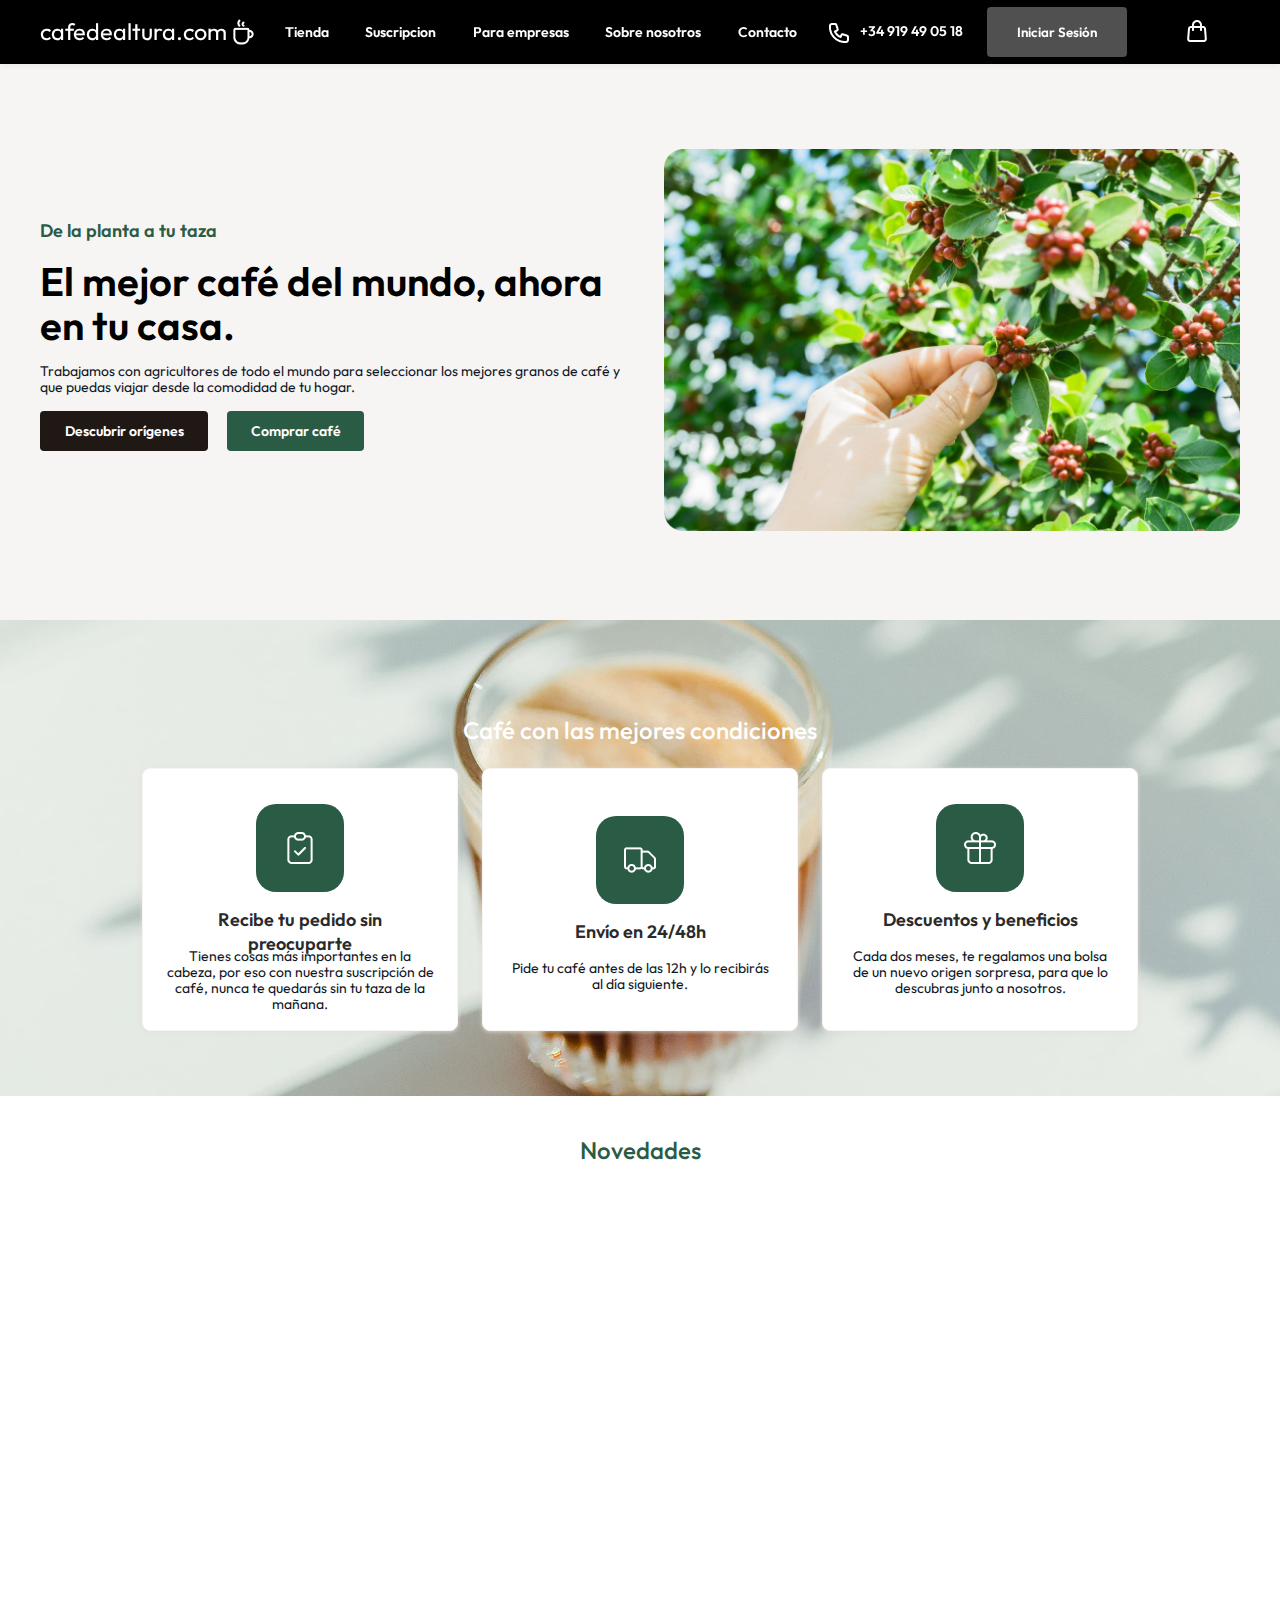
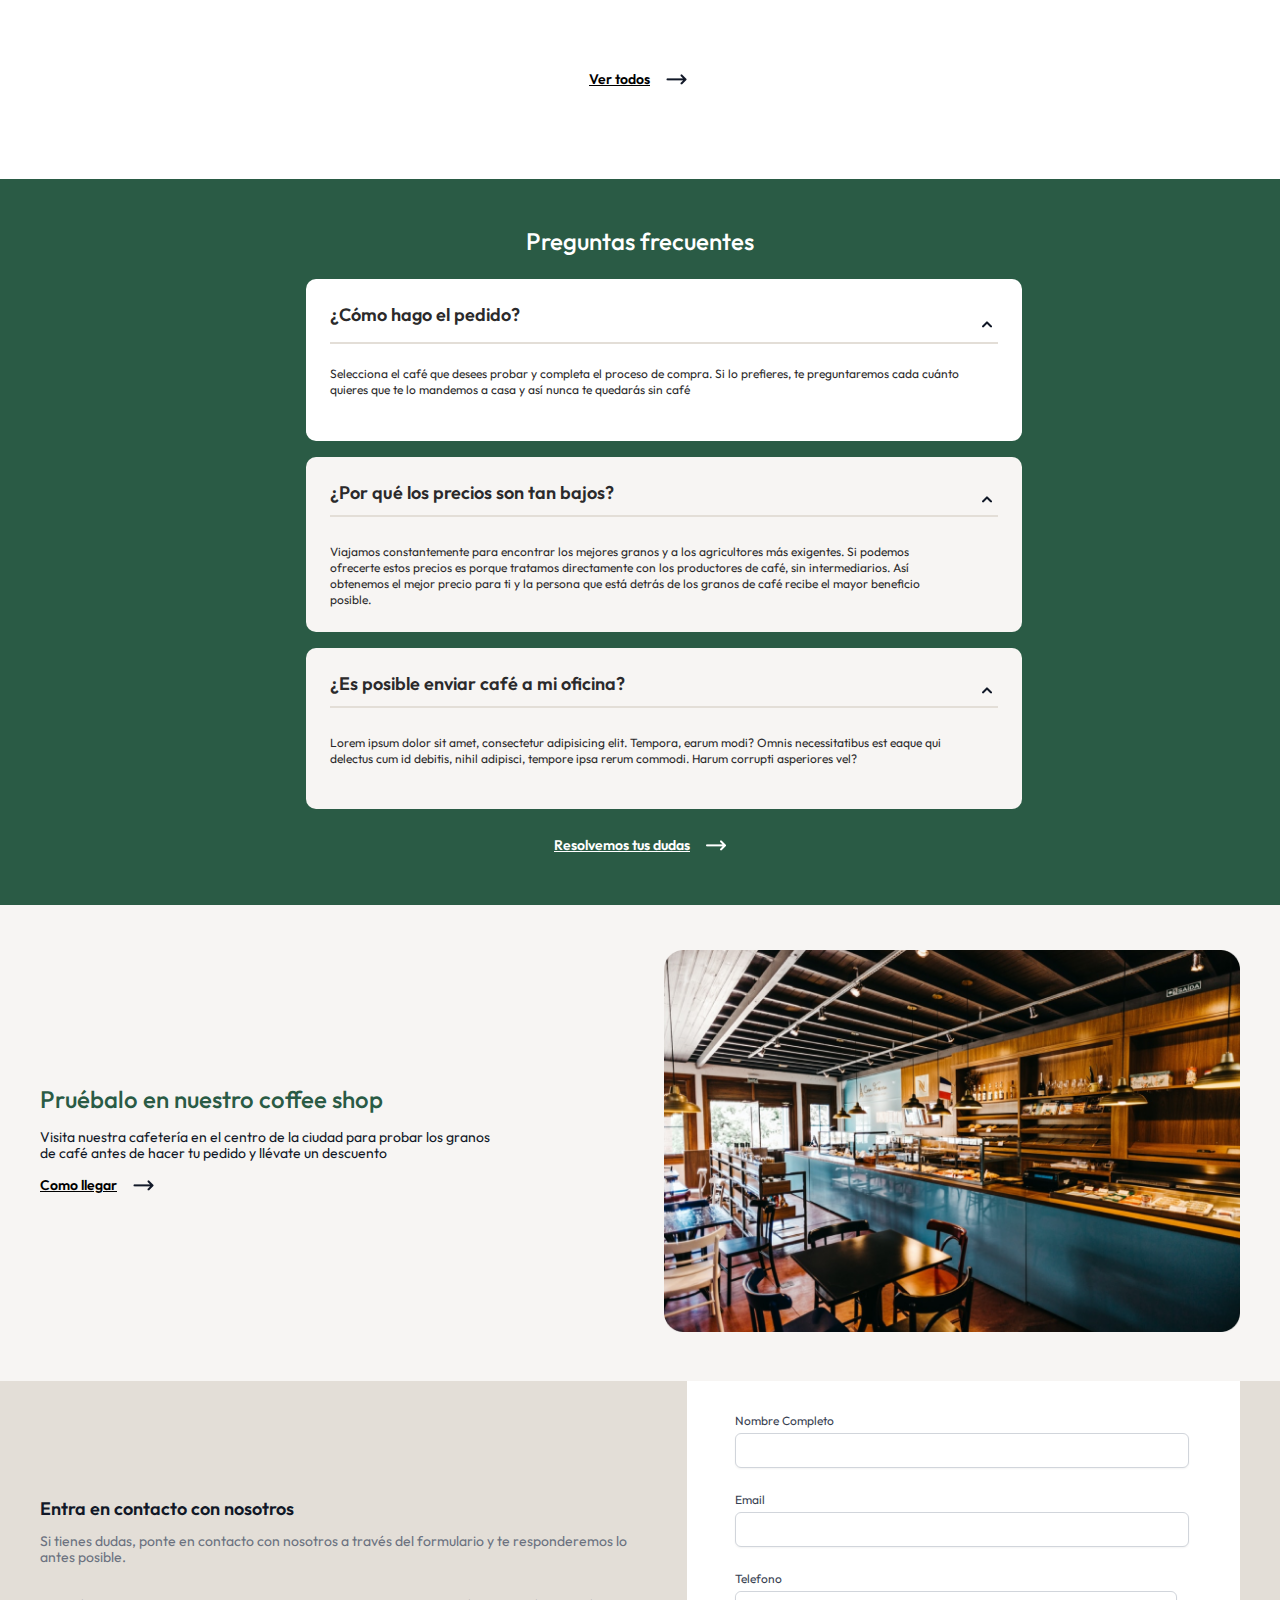
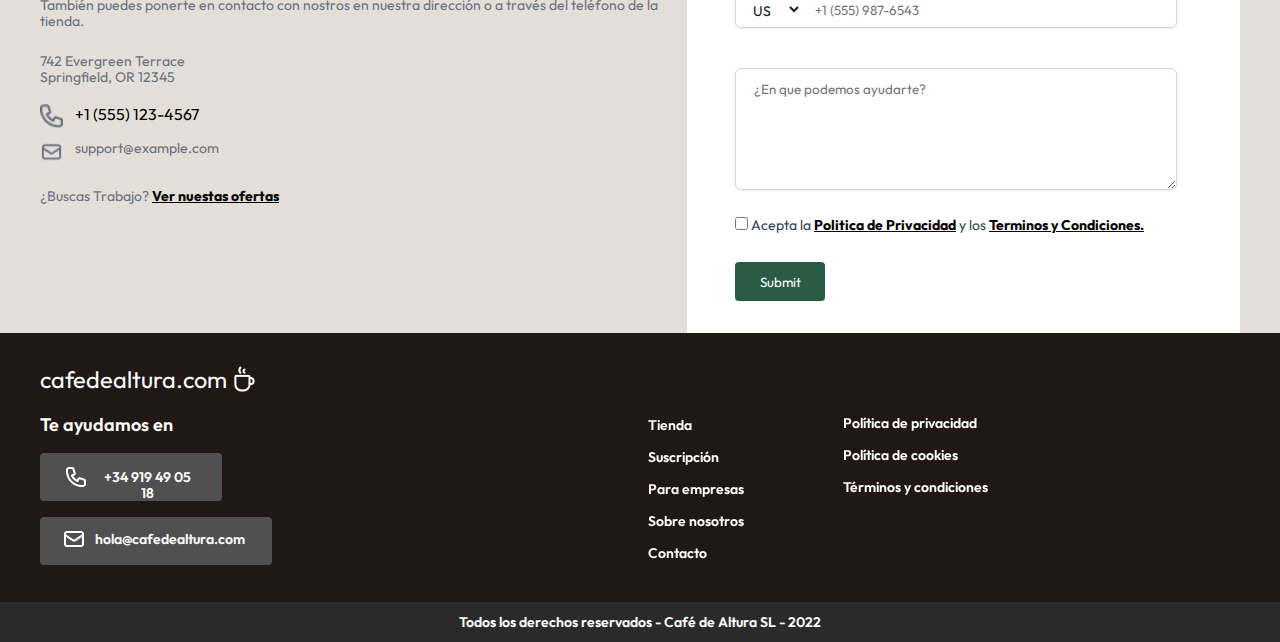
==== commit 5152a80b: "refactor" ====
--- a/index.html
+++ b/index.html
@@ -47,7 +47,7 @@
           ><img src="/images/Carr.png" alt="Car Shopping"
         /></button>
         <div class="countProducts">
-          <span id="count">0</span>
+          <span id="count"></span>
         </div>
         <div class="containerProducts cartHidden">
             <div class="cartProduct">
@@ -182,7 +182,7 @@
       <article class="faqContent">
         <div>
           <div id="placeOrder">
-          <div>
+          <div id="faq1">
             <h3>¿Cómo hago el pedido?</h3>
             <button id="btnOrder"
               ><img
@@ -190,9 +190,8 @@
                 alt="Flecha hacia arriba"
             /></button>
           </div>
-          
-        </div>
-        
+
+        </div>
           <p class="pOrder">
           Selecciona el café que desees probar y completa el proceso de
           compra. Si lo prefieres, te preguntaremos cada cuánto quieres que te
@@ -202,7 +201,7 @@
         </div>
         <div>
           <div id="lowPrices">
-          <div>
+          <div id="faq2">
             <h3>¿Por qué los precios son tan bajos?</h3>
             <button id="btnLowPrice"
               ><img
@@ -211,8 +210,8 @@
             /></button>
           </div>
         </div>
-        <article class="pLowerPrice">
-            <p >
+        <article class="pLowerPrice" class="invisible">
+            <p id="pFaq2">
             Viajamos constantemente para encontrar los mejores granos y a los
             agricultores más exigentes. Si podemos ofrecerte estos precios es
             porque tratamos directamente con los productores de café, sin
@@ -224,7 +223,7 @@
         </div>
         <div>
           <div id="sendCoffee">
-          <div>
+          <div id="faq3">
             <h3>¿Es posible enviar café a mi oficina?</h3>
             <button id="btnSend"
               ><img
@@ -234,7 +233,7 @@
           </div> 
         </div>
         <article class="pSend">
-            <p >
+            <p id="pFaq3">
             Lorem ipsum dolor sit amet, consectetur adipisicing elit. Tempora,
             earum modi? Omnis necessitatibus est eaque qui delectus cum id
             debitis, nihil adipisci, tempore ipsa rerum commodi. Harum corrupti
--- a/style/style.css
+++ b/style/style.css
@@ -21,7 +21,6 @@
   align-items: center;
   padding: 12px 40px;
 }
-
 
 .logo {
   display: flex;
@@ -558,7 +557,7 @@
   /* border-radius: 10px; */
   border-top-left-radius: 10px;
   border-top-right-radius: 10px;
-  transition: all 1s ease-in;
+  transition: all 0.5s ease-in;
 }
 
 #placeOrder div {
@@ -596,7 +595,7 @@
   background: #ffffff;
   border-bottom-left-radius: 10px;
   border-bottom-right-radius: 10px;
-  transition: all 1s linear;
+  transition: all 0.5s linear;
   opacity: 100;
   display: flex;
   justify-content: center;
@@ -608,8 +607,8 @@
   line-height: 16px;
   color: #2b2a2b;
 }
-#segundaPregunta{
-    width: 100%;
+#segundaPregunta {
+  width: 100%;
 }
 #lowPrices {
   display: flex;
@@ -623,7 +622,7 @@
   /* border-radius: 10px; */
   border-top-left-radius: 10px;
   border-top-right-radius: 10px;
-  transition: all 1s ease-in;
+  transition: all 0.5s ease-in;
 }
 
 #lowPrices div {
@@ -658,109 +657,110 @@
   padding: 24px;
   gap: 16px;
   width: 668px;
-  height: 90px;
+  /* height: 90px; */
   background: #f7f5f3;
   /* border-radius: 10px; */
   border-bottom-left-radius: 10px;
   border-bottom-right-radius: 10px;
   opacity: 100;
-  transition: all 1s linear;
+  transition: all 0.5s linear;
 }
 
 .pLowerPrice > p {
-    font-family: "Outfit";
-    font-style: normal;
-    font-weight: 400;
+  font-family: "Outfit";
+  font-style: normal;
+  font-weight: 400;
   font-size: 12px;
   line-height: 16px;
   color: #2b2a2b;
   padding-top: 3px;
   width: 620px;
+  
 }
 
 #sendCoffee {
-    display: flex;
-    flex-direction: column;
-    align-items: flex-start;
-    padding: 24px;
-    gap: 16px;
-    width: 668px;
-    height: 12px;
-    background: #f7f5f3;
-    /* border-radius: 10px; */
-    border-top-left-radius: 10px;
-    border-top-right-radius: 10px;
-    transition: all 1s ease-in;
+  display: flex;
+  flex-direction: column;
+  align-items: flex-start;
+  padding: 24px;
+  gap: 16px;
+  width: 668px;
+  height: 12px;
+  background: #f7f5f3;
+  /* border-radius: 10px; */
+  border-top-left-radius: 10px;
+  border-top-right-radius: 10px;
+  transition: all 0.5s ease-in;
 }
 #sendCoffee div {
-    display: flex;
-    flex-direction: row;
-    justify-content: space-between;
-    align-items: center;
-    padding: 0px;
-    gap: 0px;
-    border-bottom: 2px solid;
-    border-color: #e3ded7;
-    width: 100%;
+  display: flex;
+  flex-direction: row;
+  justify-content: space-between;
+  align-items: center;
+  padding: 0px;
+  gap: 0px;
+  border-bottom: 2px solid;
+  border-color: #e3ded7;
+  width: 100%;
 }
 #sendCoffee > div > h3 {
-    font-family: "Outfit";
-    font-style: normal;
-    font-weight: 600;
-    font-size: 18px;
-    line-height: 24px;
-    display: flex;
-    align-items: flex-end;
-    color: #2b2a2b;
+  font-family: "Outfit";
+  font-style: normal;
+  font-weight: 600;
+  font-size: 18px;
+  line-height: 24px;
+  display: flex;
+  align-items: flex-end;
+  color: #2b2a2b;
   width: 100%;
   padding-bottom: 10px;
 }
 
 .pSend {
-    display: flex;
-    flex-direction: column;
-    align-items: flex-start;
-    padding: 24px;
-    gap: 16px;
-    width: 668px;
-    /* height: 110px; */
-    background: #f7f5f3;
-    border-bottom-left-radius: 10px;
-    border-bottom-right-radius: 10px;
-    opacity: 100;
-  transition: all 1s linear;
+  display: flex;
+  flex-direction: column;
+  align-items: flex-start;
+  padding: 24px;
+  gap: 16px;
+  width: 668px;
+  /* height: 110px; */
+  background: #f7f5f3;
+  border-bottom-left-radius: 10px;
+  border-bottom-right-radius: 10px;
+  opacity: 100;
+  transition: all 0.5s linear;
 }
 
 .pSend > p {
-    font-family: "Outfit";
-    font-style: normal;
-    font-weight: 400;
-    font-size: 12px;
-    line-height: 16px;
-    color: #2b2a2b;
-    padding-top: 3px;
-    width: 620px;
+  font-family: "Outfit";
+  font-style: normal;
+  font-weight: 400;
+  font-size: 12px;
+  line-height: 16px;
+  color: #2b2a2b;
+  padding-top: 3px;
+  width: 620px;
+  height: 50px;
 }
 
 .invisible {
-  /* display: none; */
   height: 0;
   padding: 0 24px;
   opacity: 0;
 }
 #questions {
-    display: flex;
-    flex-direction: row;
-    align-items: center;
-    padding: 0px;
-    gap: 16px;
-    height: 24px;
+  display: flex;
+  flex-direction: row;
+  align-items: center;
+  padding: 0px;
+  gap: 16px;
+  height: 24px;
 }
 
 #questions a {
-    font-family: "Outfit";
-    font-style: normal;
-    font-weight: 600;
+  font-family: "Outfit";
+  font-style: normal;
+  font-weight: 600;
   font-size: 14px;
   line-height: 16px;
   color: #ffffff;
